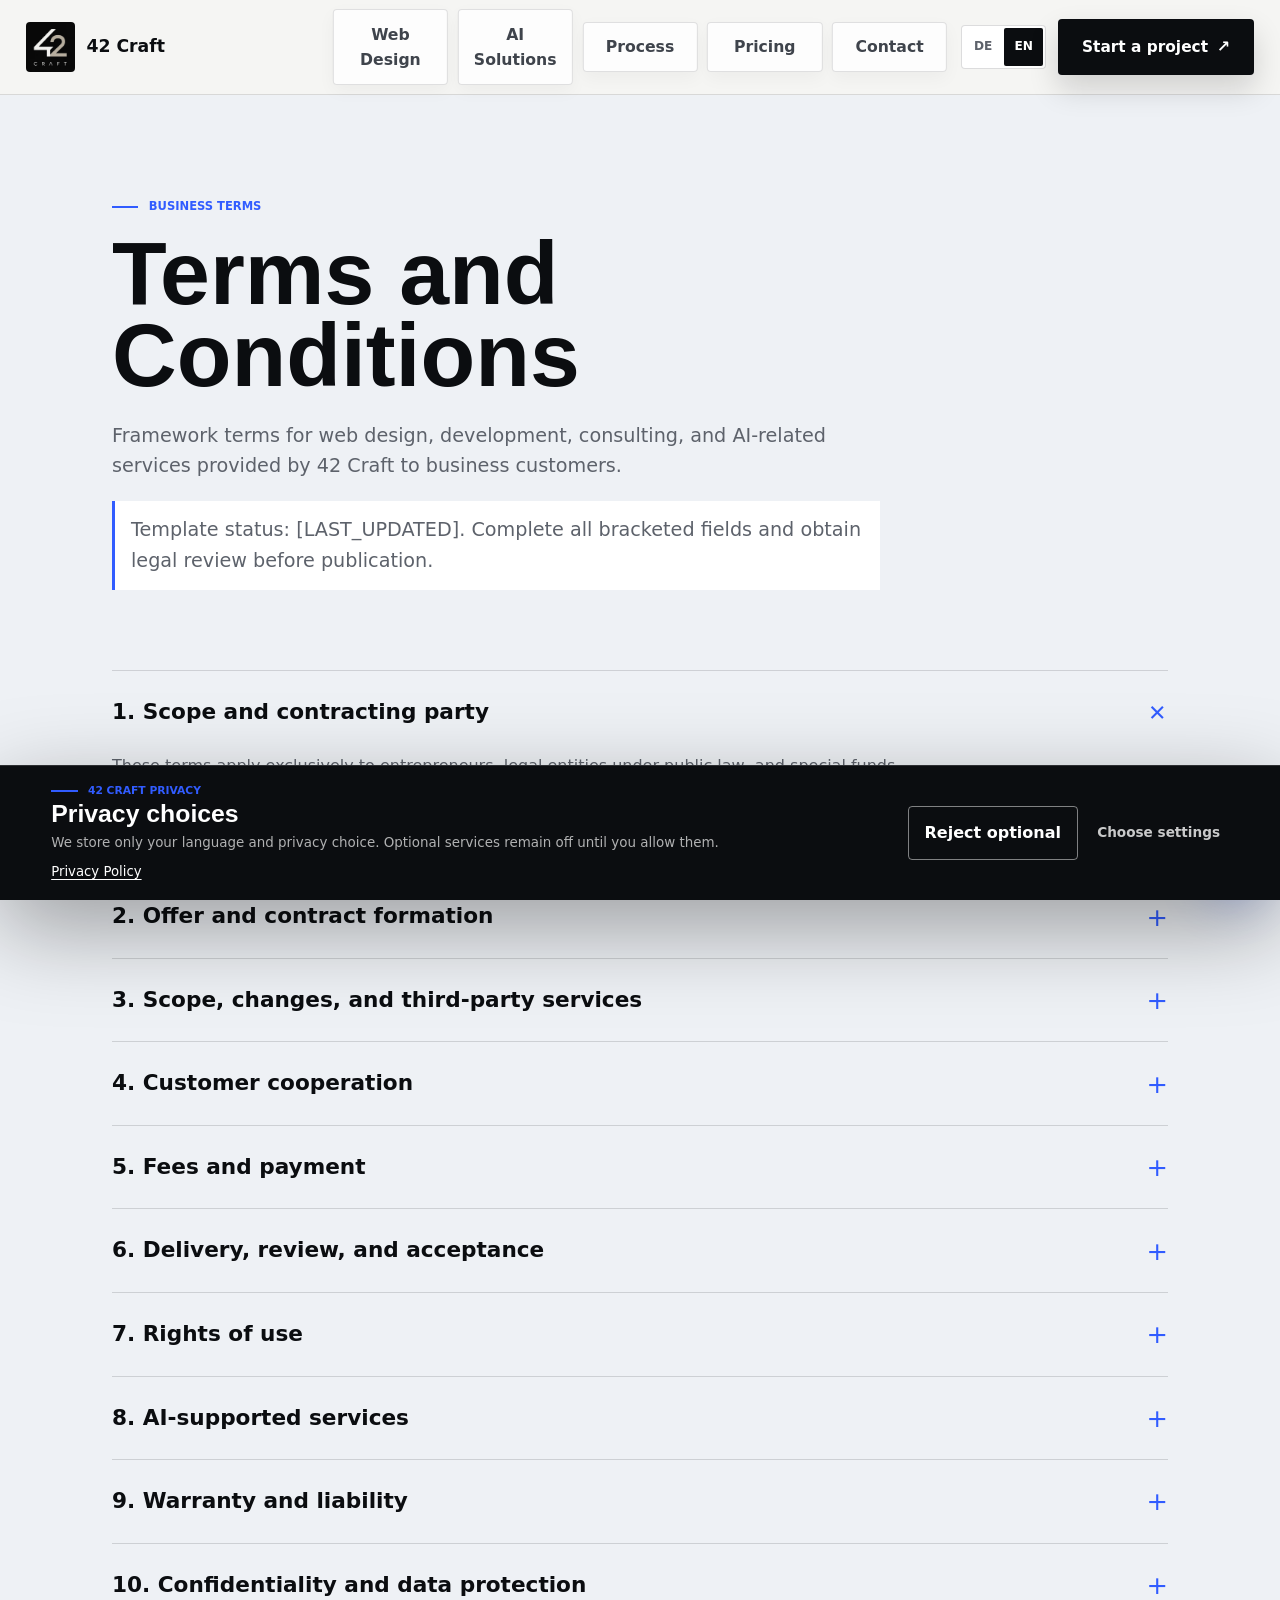
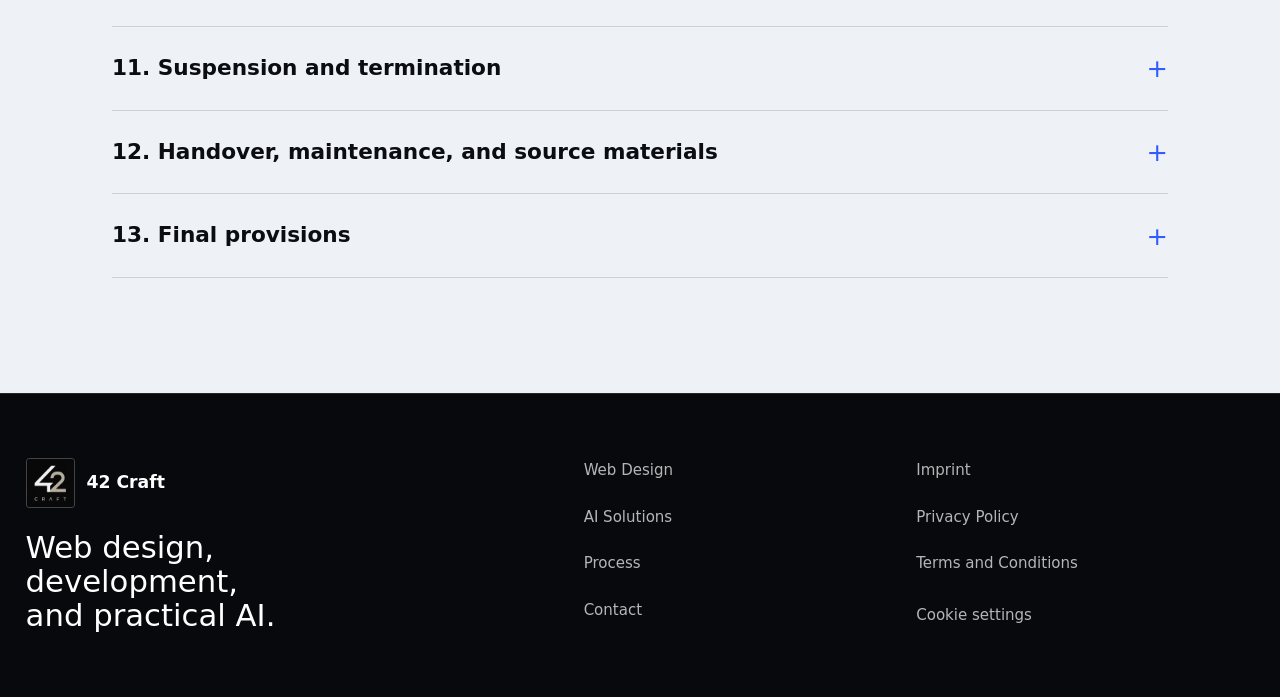
==== agb.html @ b4fc77ff "Add files via upload" ====
<!doctype html>
<html lang="en">
  <head>
    <meta charset="utf-8" />
    <meta name="viewport" content="width=device-width, initial-scale=1" />
    <title>Terms and Conditions | 42 Craft</title>
    <meta name="description" content="Terms and conditions for business customers of 42 Craft." />
    <meta name="robots" content="noindex,nofollow" />
    <link rel="preload" href="assets/42-craft-logo.webp" as="image" type="image/webp" />
    <link rel="stylesheet" href="styles.css" />
    <link rel="stylesheet" href="prestige.css?v=20" />
  </head>
  <body class="page-legal">
    <div class="site-loader" data-site-loader aria-hidden="true"><img src="assets/42-craft-logo.webp" width="520" height="520" alt="" /><span></span></div>
    <a class="skip-link" href="#main">Skip to content</a>
    <header class="site-header" data-header>
      <nav class="nav container" aria-label="Primary navigation">
        <a class="brand" href="index.html" aria-label="42 Craft home"><img class="brand-logo" src="assets/42-craft-logo.webp" width="520" height="520" alt="" aria-hidden="true" /><span>42 Craft</span></a>
        <button class="nav-toggle" type="button" aria-expanded="false" aria-controls="site-menu" data-nav-toggle><span class="sr-only">Open menu</span><span aria-hidden="true"></span><span aria-hidden="true"></span></button>
      <div class="nav-menu" id="site-menu" data-nav-menu><a href="services.html">Web Design</a><a href="work.html">AI Solutions</a><a href="process.html">Process</a><a href="pricing.html">Pricing</a><a href="contact.html">Contact</a></div>
        <div class="language-switcher" role="group" aria-label="Language"><button type="button" data-language="de" aria-pressed="false">DE</button><button type="button" data-language="en" aria-pressed="true">EN</button></div>
        <a class="nav-cta" href="contact.html">Start a project</a>
      </nav>
    </header>

    <main id="main" class="legal-main">
      <article class="container legal-document" data-language-content="en">
        <header class="legal-hero reveal"><p class="eyebrow">Business terms</p><h1>Terms and Conditions</h1><p>Framework terms for web design, development, consulting, and AI-related services provided by 42 Craft to business customers.</p><p class="legal-note">Template status: [LAST_UPDATED]. Complete all bracketed fields and obtain legal review before publication.</p></header>
        <div class="legal-sections">
          <details class="legal-disclosure reveal" open><summary>1. Scope and contracting party</summary><div><p>These terms apply exclusively to entrepreneurs, legal entities under public law, and special funds under public law. The contracting party is [LEGAL_COMPANY_NAME], [LEGAL_ADDRESS]. Conflicting customer terms apply only if expressly accepted in writing.</p></div></details>
          <details class="legal-disclosure reveal"><summary>2. Offer and contract formation</summary><div><p>Our offers are valid for [OFFER_VALIDITY] unless stated otherwise. A contract is formed when the customer accepts the offer in text form or when 42 Craft begins performance at the customer’s request.</p></div></details>
          <details class="legal-disclosure reveal"><summary>3. Scope, changes, and third-party services</summary><div><p>The agreed offer defines the scope. Additional work and change requests are quoted separately or billed at [HOURLY_RATE]. Third-party services, licenses, hosting, domains, fonts, APIs, and usage-based AI costs are included only when expressly stated.</p></div></details>
          <details class="legal-disclosure reveal"><summary>4. Customer cooperation</summary><div><p>The customer provides content, access, approvals, legal notices, and feedback in the agreed formats and timeframes. Delays caused by missing cooperation extend deadlines appropriately. The customer is responsible for the rights and legality of supplied materials.</p></div></details>
          <details class="legal-disclosure reveal"><summary>5. Fees and payment</summary><div><p>All prices are net plus statutory VAT. Payment schedule: [PAYMENT_SCHEDULE]. Invoices are due within [PAYMENT_TERM] without deduction. 42 Craft may pause work when due payments remain outstanding after notice.</p></div></details>
          <details class="legal-disclosure reveal"><summary>6. Delivery, review, and acceptance</summary><div><p>Delivery dates are binding only when expressly confirmed as binding. After completion, 42 Craft may request acceptance and set a reasonable review period of [ACCEPTANCE_PERIOD]. Minor defects do not prevent acceptance. Acceptance is deemed granted only under the applicable statutory requirements, in particular where the customer does not refuse acceptance within a reasonable period while identifying at least one defect.</p></div></details>
          <details class="legal-disclosure reveal"><summary>7. Rights of use</summary><div><p>After full payment, the customer receives the rights of use specified in the offer. Reusable methods, components, libraries, know-how, and pre-existing materials remain with 42 Craft or their respective licensors. Portfolio use is permitted unless [PORTFOLIO_OPT_OUT_PROCESS].</p></div></details>
          <details class="legal-disclosure reveal"><summary>8. AI-supported services</summary><div><p>AI may support research, ideation, content, code review, automation, or quality assurance under human direction. Outputs are reviewed within the agreed scope, but the customer remains responsible for final factual, regulatory, and industry-specific approval. Confidential data may be submitted to external AI services only under the agreed processing conditions.</p></div></details>
          <details class="legal-disclosure reveal"><summary>9. Warranty and liability</summary><div><p>42 Craft remedies reproducible defects within the statutory framework. Liability is unlimited for intent, gross negligence, injury to life, body or health, and mandatory statutory liability. For slight negligence involving essential contractual duties, liability is limited to foreseeable, typical damage. Insert any valid contractual liability cap here: [LIABILITY_CAP].</p></div></details>
          <details class="legal-disclosure reveal"><summary>10. Confidentiality and data protection</summary><div><p>Both parties treat confidential business information as confidential. Where 42 Craft processes personal data on behalf of the customer, the parties conclude a data processing agreement where required.</p></div></details>
          <details class="legal-disclosure reveal"><summary>11. Suspension and termination</summary><div><p>Either party may terminate for cause. If the customer pauses or terminates a project without cause, completed work, committed third-party costs, and reserved capacity are payable as agreed: [CANCELLATION_AND_PAUSE_TERMS]. Statutory rights remain unaffected.</p></div></details>
          <details class="legal-disclosure reveal"><summary>12. Handover, maintenance, and source materials</summary><div><p>The offer determines which source files, credentials, documentation, and deployment materials are handed over. Maintenance, hosting, security updates, content changes, and third-party compatibility after acceptance are included only when expressly agreed.</p></div></details>
          <details class="legal-disclosure reveal"><summary>13. Final provisions</summary><div><p>German law applies, excluding conflict-of-law rules and the UN Convention on Contracts for the International Sale of Goods. Place of jurisdiction, where legally permissible: [JURISDICTION]. Amendments should be documented in text form. If a provision is invalid, the remaining provisions remain unaffected.</p></div></details>
        </div>
      </article>

      <article class="container legal-document" data-language-content="de" hidden>
        <header class="legal-hero reveal"><p class="eyebrow">Geschäftsbedingungen</p><h1>Allgemeine Geschäftsbedingungen</h1><p>Rahmenbedingungen für Webdesign, Entwicklung, Beratung und KI-bezogene Leistungen von 42 Craft gegenüber Geschäftskunden.</p><p class="legal-note">Vorlagenstand: [LAST_UPDATED]. Vor der Veröffentlichung müssen alle Angaben in eckigen Klammern ergänzt und rechtlich geprüft werden.</p></header>
        <div class="legal-sections">
          <details class="legal-disclosure reveal" open><summary>1. Geltungsbereich und Vertragspartner</summary><div><p>Diese Bedingungen gelten ausschließlich gegenüber Unternehmern, juristischen Personen des öffentlichen Rechts und öffentlich-rechtlichen Sondervermögen. Vertragspartner ist [LEGAL_COMPANY_NAME], [LEGAL_ADDRESS]. Entgegenstehende Bedingungen des Kunden gelten nur, wenn sie ausdrücklich in Textform anerkannt wurden.</p></div></details>
          <details class="legal-disclosure reveal"><summary>2. Angebot und Vertragsschluss</summary><div><p>Unsere Angebote gelten für [OFFER_VALIDITY], sofern nichts anderes angegeben ist. Ein Vertrag kommt zustande, wenn der Kunde das Angebot in Textform annimmt oder 42 Craft auf Wunsch des Kunden mit der Leistung beginnt.</p></div></details>
          <details class="legal-disclosure reveal"><summary>3. Leistungsumfang, Änderungen und Drittdienste</summary><div><p>Das vereinbarte Angebot bestimmt den Leistungsumfang. Zusatzleistungen und Änderungswünsche werden gesondert angeboten oder mit [HOURLY_RATE] berechnet. Drittdienste, Lizenzen, Hosting, Domains, Schriftarten, APIs und nutzungsabhängige KI-Kosten sind nur enthalten, wenn dies ausdrücklich vereinbart wurde.</p></div></details>
          <details class="legal-disclosure reveal"><summary>4. Mitwirkung des Kunden</summary><div><p>Der Kunde stellt Inhalte, Zugänge, Freigaben, Rechtstexte und Feedback in den vereinbarten Formaten und Fristen bereit. Verzögerungen durch fehlende Mitwirkung verlängern Fristen angemessen. Für Rechte und Rechtmäßigkeit bereitgestellter Materialien ist der Kunde verantwortlich.</p></div></details>
          <details class="legal-disclosure reveal"><summary>5. Vergütung und Zahlung</summary><div><p>Alle Preise verstehen sich netto zuzüglich gesetzlicher Umsatzsteuer. Zahlungsplan: [PAYMENT_SCHEDULE]. Rechnungen sind innerhalb von [PAYMENT_TERM] ohne Abzug fällig. 42 Craft darf Arbeiten nach Hinweis pausieren, wenn fällige Zahlungen offenbleiben.</p></div></details>
          <details class="legal-disclosure reveal"><summary>6. Lieferung, Prüfung und Abnahme</summary><div><p>Liefertermine sind nur verbindlich, wenn sie ausdrücklich als verbindlich bestätigt wurden. Nach Fertigstellung kann 42 Craft zur Abnahme auffordern und eine angemessene Prüffrist von [ACCEPTANCE_PERIOD] setzen. Unwesentliche Mängel hindern die Abnahme nicht. Eine Abnahmefiktion tritt ausschließlich unter den gesetzlichen Voraussetzungen ein, insbesondere wenn der Kunde die Abnahme innerhalb einer angemessenen Frist nicht unter Angabe mindestens eines Mangels verweigert.</p></div></details>
          <details class="legal-disclosure reveal"><summary>7. Nutzungsrechte</summary><div><p>Nach vollständiger Zahlung erhält der Kunde die im Angebot bestimmten Nutzungsrechte. Wiederverwendbare Methoden, Komponenten, Bibliotheken, Know-how und vorbestehende Materialien verbleiben bei 42 Craft oder den jeweiligen Lizenzgebern. Eine Portfolio-Nutzung ist zulässig, sofern nicht [PORTFOLIO_OPT_OUT_PROCESS].</p></div></details>
          <details class="legal-disclosure reveal"><summary>8. KI-gestützte Leistungen</summary><div><p>KI kann unter menschlicher Steuerung Recherche, Ideenfindung, Inhalte, Code-Prüfung, Automatisierung oder Qualitätssicherung unterstützen. Ergebnisse werden im vereinbarten Umfang geprüft; für die abschließende sachliche, regulatorische und branchenspezifische Freigabe bleibt der Kunde verantwortlich. Vertrauliche Daten dürfen nur unter den vereinbarten Verarbeitungsbedingungen an externe KI-Dienste übermittelt werden.</p></div></details>
          <details class="legal-disclosure reveal"><summary>9. Gewährleistung und Haftung</summary><div><p>42 Craft behebt reproduzierbare Mängel im gesetzlichen Rahmen. Unbeschränkt gehaftet wird bei Vorsatz, grober Fahrlässigkeit, Verletzung von Leben, Körper oder Gesundheit sowie zwingender gesetzlicher Haftung. Bei leichter Fahrlässigkeit hinsichtlich wesentlicher Vertragspflichten ist die Haftung auf den vorhersehbaren, typischen Schaden begrenzt. Eine wirksame vertragliche Haftungsgrenze ist hier einzutragen: [LIABILITY_CAP].</p></div></details>
          <details class="legal-disclosure reveal"><summary>10. Vertraulichkeit und Datenschutz</summary><div><p>Beide Parteien behandeln vertrauliche Geschäftsinformationen vertraulich. Verarbeitet 42 Craft personenbezogene Daten im Auftrag des Kunden, schließen die Parteien bei Bedarf einen Auftragsverarbeitungsvertrag.</p></div></details>
          <details class="legal-disclosure reveal"><summary>11. Unterbrechung und Kündigung</summary><div><p>Beide Parteien können aus wichtigem Grund kündigen. Pausiert oder beendet der Kunde ein Projekt ohne wichtigen Grund, sind erbrachte Leistungen, verbindliche Drittkosten und reservierte Kapazitäten nach folgender Regelung zu vergüten: [CANCELLATION_AND_PAUSE_TERMS]. Gesetzliche Rechte bleiben unberührt.</p></div></details>
          <details class="legal-disclosure reveal"><summary>12. Übergabe, Wartung und Quelldateien</summary><div><p>Das Angebot bestimmt, welche Quelldateien, Zugangsdaten, Dokumentationen und Deployment-Unterlagen übergeben werden. Wartung, Hosting, Sicherheitsupdates, Inhaltsänderungen und die Kompatibilität mit Drittdiensten nach der Abnahme sind nur enthalten, wenn dies ausdrücklich vereinbart wurde.</p></div></details>
          <details class="legal-disclosure reveal"><summary>13. Schlussbestimmungen</summary><div><p>Es gilt deutsches Recht unter Ausschluss des Kollisionsrechts und des UN-Kaufrechts. Gerichtsstand, soweit rechtlich zulässig: [JURISDICTION]. Änderungen sollen in Textform dokumentiert werden. Ist eine Bestimmung unwirksam, bleiben die übrigen Bestimmungen unberührt.</p></div></details>
        </div>
      </article>
    </main>

    <footer class="footer"><div class="container footer-grid">
      <div><a class="brand" href="index.html"><img class="brand-logo" src="assets/42-craft-logo.webp" width="520" height="520" alt="" aria-hidden="true" /><span>42 Craft</span></a><p class="footer-kicker">Web design, development, and practical AI.</p></div>
      <div class="footer-links"><a href="services.html">Web Design</a><a href="work.html">AI Solutions</a><a href="process.html">Process</a><a href="contact.html">Contact</a></div>
      <div class="footer-links footer-legal"><a href="impressum.html">Imprint</a><a href="datenschutz.html">Privacy Policy</a><a href="agb.html" aria-current="page">Terms and Conditions</a><button class="cookie-settings-link" type="button" data-cookie-settings>Cookie settings</button></div>
    </div></footer>
    <script src="script.js?v=16" defer></script>
  </body>
</html>
---- styles.css ----
:root {
  --color-bg: #fbfaf7; /* [BACKGROUND_COLOR] */
  --color-surface: #ffffff;
  --color-surface-muted: #f6f4ef;
  --color-text: #0f172a; /* [TEXT_COLOR] */
  --color-muted: #64748b;
  --color-primary: #0f172a; /* [PRIMARY_COLOR] */
  --color-secondary: #e7e2d6; /* [SECONDARY_COLOR] */
  --color-accent: #9a6b2f; /* [ACCENT_COLOR] */
  --color-fresh: #0f766e;
  --color-sky: #2563eb;
  --color-border: rgba(15, 23, 42, 0.12);
  --color-shadow: rgba(15, 23, 42, 0.12);
  --font-heading: Inter, ui-sans-serif, system-ui, sans-serif; /* [HEADING_FONT_OR_LEAVE_BLANK] */
  --font-body: Inter, ui-sans-serif, system-ui, sans-serif; /* [BODY_FONT_OR_LEAVE_BLANK] */
  --container: 1180px;
  --radius: 8px;
  --section: clamp(4rem, 8vw, 7.5rem);
}

* {
  box-sizing: border-box;
}

html {
  scroll-behavior: smooth;
}

body {
  margin: 0;
  background:
    radial-gradient(circle at 18% 8%, rgba(154, 107, 47, 0.12), transparent 28rem),
    radial-gradient(circle at 86% 2%, rgba(14, 165, 233, 0.1), transparent 24rem),
    linear-gradient(115deg, rgba(15, 118, 110, 0.05), transparent 38%),
    var(--color-bg, #fbfaf7);
  color: var(--color-text, #0f172a);
  font-family: var(--font-body);
  line-height: 1.6;
  text-rendering: optimizeLegibility;
}

body.nav-open {
  overflow: hidden;
}

img,
svg {
  display: block;
  max-width: 100%;
}

a {
  color: inherit;
  text-decoration: none;
}

button,
input,
select,
textarea {
  font: inherit;
}

:focus-visible {
  outline: 3px solid var(--color-accent, #c8a96a);
  outline-offset: 4px;
}

.container {
  width: min(100% - 2rem, var(--container));
  margin-inline: auto;
}

.section {
  padding-block: var(--section);
}

.muted {
  background: var(--color-surface-muted);
}

.skip-link {
  position: fixed;
  z-index: 100;
  top: 1rem;
  left: 1rem;
  padding: 0.75rem 1rem;
  background: var(--color-text, #0f172a);
  color: #fff;
  transform: translateY(-150%);
}

.skip-link:focus {
  transform: translateY(0);
}

.sr-only {
  position: absolute;
  width: 1px;
  height: 1px;
  padding: 0;
  margin: -1px;
  overflow: hidden;
  clip: rect(0, 0, 0, 0);
  white-space: nowrap;
  border: 0;
}

.site-header {
  position: sticky;
  z-index: 20;
  top: 0;
  border-bottom: 1px solid transparent;
  background: color-mix(in srgb, var(--color-bg, #fbfaf7) 90%, transparent);
  backdrop-filter: blur(18px);
  transition: border-color 200ms ease, box-shadow 200ms ease;
}

.site-header.is-scrolled {
  border-color: var(--color-border);
  box-shadow: 0 16px 40px rgba(15, 23, 42, 0.06);
}

.nav {
  display: flex;
  min-height: 76px;
  align-items: center;
  justify-content: space-between;
  gap: 1rem;
}

.brand {
  display: inline-flex;
  align-items: center;
  gap: 0.7rem;
  font-weight: 750;
  letter-spacing: 0;
}

.brand-mark {
  display: grid;
  width: 2.35rem;
  height: 2.35rem;
  place-items: center;
  border: 1px solid var(--color-border);
  border-radius: var(--radius);
  background:
    linear-gradient(135deg, rgba(255, 255, 255, 0.16), transparent),
    var(--color-text, #0f172a);
  color: #fff;
  font-size: 0.82rem;
  box-shadow: inset 0 0 0 1px rgba(255, 255, 255, 0.08);
}

.nav-menu {
  display: none;
}

.nav-menu a,
.footer-links a {
  color: var(--color-muted);
  font-size: 0.94rem;
  transition: color 180ms ease;
}

.nav-menu a:hover,
.footer-links a:hover {
  color: var(--color-text, #0f172a);
}

.nav-menu a[aria-current="page"] {
  color: var(--color-text, #0f172a);
  font-weight: 800;
}

.nav-menu a[aria-current="page"]::after {
  display: block;
  width: 100%;
  height: 2px;
  margin-top: 0.35rem;
  border-radius: 999px;
  background: var(--color-accent);
  content: "";
}

.nav-cta {
  display: none;
}

.nav-toggle {
  display: grid;
  width: 2.75rem;
  height: 2.75rem;
  place-items: center;
  border: 1px solid var(--color-border);
  border-radius: var(--radius);
  background: var(--color-surface);
  cursor: pointer;
}

.nav-toggle span:not(.sr-only) {
  width: 1.1rem;
  height: 2px;
  background: var(--color-text, #0f172a);
  transition: transform 180ms ease;
}

.nav-toggle[aria-expanded="true"] span:nth-child(2) {
  transform: translateY(4px) rotate(45deg);
}

.nav-toggle[aria-expanded="true"] span:nth-child(3) {
  transform: translateY(-4px) rotate(-45deg);
}

.button {
  display: inline-flex;
  min-height: 3rem;
  align-items: center;
  justify-content: center;
  gap: 0.5rem;
  border: 1px solid transparent;
  border-radius: var(--radius);
  padding: 0.82rem 1.1rem;
  font-weight: 700;
  transition: transform 180ms ease, box-shadow 180ms ease, border-color 180ms ease, background 180ms ease;
}

.button:hover {
  transform: translateY(-2px);
}

.button-primary {
  background: var(--color-primary, #0f172a);
  color: #fff;
  box-shadow: 0 16px 36px var(--color-shadow);
}

.button-secondary {
  border-color: var(--color-border);
  background: var(--color-surface);
  color: var(--color-text, #0f172a);
}

.hero {
  position: relative;
  overflow: hidden;
  padding-block: clamp(5.5rem, 10vw, 9rem) clamp(4rem, 8vw, 7rem);
}

.hero::before {
  position: absolute;
  inset: 12% auto auto 50%;
  width: min(34rem, 46vw);
  height: min(34rem, 46vw);
  border: 1px solid rgba(15, 23, 42, 0.08);
  border-radius: 50%;
  content: "";
  transform: translateX(-10%);
}

.hero-grid {
  position: relative;
  display: grid;
  gap: 3rem;
  align-items: center;
}

.eyebrow {
  margin: 0 0 1rem;
  color: var(--color-accent, #9a6b2f);
  font-size: 0.78rem;
  font-weight: 800;
  letter-spacing: 0;
  text-transform: uppercase;
}

h1,
h2,
h3,
p {
  margin-top: 0;
}

h1,
h2,
h3 {
  color: var(--color-text, #0f172a);
  font-family: var(--font-heading);
  line-height: 1.04;
}

h1 {
  max-width: 12ch;
  margin-bottom: 1.35rem;
  font-size: clamp(3.4rem, 11vw, 6.9rem);
}

h2 {
  margin-bottom: 1rem;
  font-size: clamp(2.2rem, 5vw, 4rem);
}

h3 {
  margin-bottom: 0.75rem;
  font-size: clamp(1.25rem, 2.4vw, 1.55rem);
}

.hero-lede {
  max-width: 62ch;
  margin-bottom: 2rem;
  color: var(--color-muted);
  font-size: clamp(1.05rem, 2vw, 1.28rem);
}

.hero-actions {
  display: flex;
  flex-wrap: wrap;
  gap: 0.85rem;
  margin-bottom: 2rem;
}

.proof-strip {
  display: grid;
  grid-template-columns: repeat(3, 1fr);
  gap: 1rem;
  margin: 0;
}

.proof-strip div {
  border-top: 1px solid var(--color-border);
  padding-top: 1rem;
}

.proof-strip dt {
  font-weight: 850;
}

.proof-strip dd {
  margin: 0.2rem 0 0;
  color: var(--color-muted);
  font-size: 0.88rem;
}

.hero-visual {
  position: relative;
  --tilt-x: 0deg;
  --tilt-y: 0deg;
}

.browser-shell {
  overflow: hidden;
  border: 1px solid var(--color-border);
  border-radius: var(--radius);
  background: var(--color-surface);
  box-shadow: 0 28px 80px rgba(15, 23, 42, 0.16);
  transform: perspective(1100px) rotateX(var(--tilt-y)) rotateY(var(--tilt-x)) rotate(1.2deg);
  transition: transform 220ms ease, box-shadow 220ms ease;
}

.browser-shell:hover {
  box-shadow: 0 34px 90px rgba(15, 23, 42, 0.2);
  transform: perspective(1100px) rotateX(var(--tilt-y)) rotateY(var(--tilt-x)) rotate(0deg) translateY(-4px);
}

.browser-top {
  display: flex;
  gap: 0.45rem;
  border-bottom: 1px solid var(--color-border);
  padding: 1rem;
}

.browser-top span {
  width: 0.65rem;
  height: 0.65rem;
  border-radius: 999px;
  background: #cbd5e1;
}

.preview-panel {
  display: grid;
  grid-template-columns: 4.5rem 1fr;
  min-height: 420px;
}

.preview-sidebar {
  display: flex;
  flex-direction: column;
  gap: 0.75rem;
  border-right: 1px solid var(--color-border);
  padding: 1rem;
}

.preview-sidebar span,
.preview-kicker,
.preview-title,
.preview-copy,
.preview-grid span {
  border-radius: var(--radius);
  background: #e2e8f0;
}

.preview-sidebar span {
  height: 2rem;
}

.preview-content {
  padding: clamp(1.2rem, 4vw, 2rem);
}

.mock-hero-card {
  position: relative;
  overflow: hidden;
  border-radius: var(--radius);
  padding: clamp(1.1rem, 3vw, 1.6rem);
  margin-bottom: 1rem;
  background:
    linear-gradient(135deg, rgba(255, 255, 255, 0.88), rgba(255, 255, 255, 0.34)),
    linear-gradient(135deg, #0f172a, #0f766e 55%, #d6a85d);
  color: #fff;
}

.mock-hero-card::after {
  position: absolute;
  inset: auto -10% -28% 38%;
  height: 70%;
  border-radius: 50%;
  background: rgba(255, 255, 255, 0.22);
  content: "";
}

.mock-label {
  display: inline-flex;
  margin-bottom: 1.8rem;
  border: 1px solid rgba(255, 255, 255, 0.3);
  border-radius: 999px;
  padding: 0.25rem 0.7rem;
  font-size: 0.74rem;
  font-weight: 800;
  text-transform: uppercase;
}

.mock-hero-card strong {
  position: relative;
  z-index: 1;
  display: block;
  font-size: clamp(1.8rem, 4vw, 3.2rem);
  line-height: 1;
}

.mock-hero-card p {
  position: relative;
  z-index: 1;
  max-width: 20rem;
  margin: 0.7rem 0 1.2rem;
  color: rgba(255, 255, 255, 0.78);
}

.mock-cta-row {
  position: relative;
  z-index: 1;
  display: flex;
  gap: 0.6rem;
}

.mock-cta-row span {
  display: block;
  width: 5.5rem;
  height: 2.2rem;
  border-radius: 999px;
  background: #fff;
}

.mock-cta-row span:last-child {
  width: 3.4rem;
  background: rgba(255, 255, 255, 0.25);
}

.preview-kicker {
  width: 6rem;
  height: 0.8rem;
  margin-bottom: 1rem;
  background: var(--color-accent, #c8a96a);
}

.preview-title {
  width: 80%;
  height: 4.6rem;
  margin-bottom: 1rem;
  background: var(--color-text, #0f172a);
}

.preview-copy {
  width: 68%;
  height: 1.1rem;
  margin-bottom: 2rem;
}

.preview-grid {
  display: grid;
  grid-template-columns: repeat(2, minmax(0, 1fr));
  gap: 1rem;
}

.preview-grid span {
  display: grid;
  min-height: 120px;
  align-content: end;
  gap: 0.2rem;
  padding: 0.9rem;
  background:
    linear-gradient(135deg, rgba(255, 255, 255, 0.72), rgba(255, 255, 255, 0.12)),
    linear-gradient(135deg, #a7f3d0, #bfdbfe);
}

.preview-grid b {
  color: var(--color-text);
  font-size: 1.35rem;
}

.preview-grid em {
  color: var(--color-muted);
  font-size: 0.82rem;
  font-style: normal;
  font-weight: 800;
}

.insight-card {
  position: absolute;
  right: 1rem;
  bottom: -1.4rem;
  width: min(12rem, 48%);
  border: 1px solid var(--color-border);
  border-radius: var(--radius);
  padding: 1rem;
  background: var(--color-surface);
  box-shadow: 0 20px 50px rgba(15, 23, 42, 0.14);
}

.insight-card span {
  display: block;
  color: var(--color-muted);
  font-size: 0.82rem;
}

.insight-card strong {
  font-size: 2rem;
}

.floating-proof {
  position: absolute;
  left: -0.8rem;
  top: 12%;
  width: min(13rem, 46%);
  border: 1px solid var(--color-border);
  border-radius: var(--radius);
  padding: 0.95rem;
  background: rgba(255, 255, 255, 0.78);
  box-shadow: 0 20px 50px rgba(15, 23, 42, 0.12);
  backdrop-filter: blur(14px);
}

.floating-proof span {
  display: block;
  color: var(--color-muted);
  font-size: 0.8rem;
}

.floating-proof strong {
  display: block;
  color: var(--color-fresh);
  font-size: 1.25rem;
}

.logo-band {
  border-block: 1px solid var(--color-border);
  padding-block: 1.4rem;
  background: var(--color-surface);
}

.logo-band .container {
  display: grid;
  gap: 1rem;
  align-items: center;
}

.logo-band h2 {
  margin: 0;
  color: var(--color-muted);
  font-size: 0.85rem;
  line-height: 1.4;
  text-transform: uppercase;
}

.logo-grid {
  display: grid;
  grid-template-columns: repeat(2, 1fr);
  gap: 0.75rem;
}

.logo-grid span {
  display: grid;
  min-height: 3.2rem;
  place-items: center;
  border: 1px solid var(--color-border);
  border-radius: var(--radius);
  color: var(--color-muted);
  font-weight: 700;
}

.impact-band {
  padding-block: 1rem;
  background: #0f172a;
  color: #fff;
}

.impact-grid {
  display: grid;
  gap: 1px;
  background: rgba(255, 255, 255, 0.14);
}

.impact-item {
  display: grid;
  gap: 0.2rem;
  padding: 1.1rem;
  background: #0f172a;
}

.impact-item span {
  color: rgba(255, 255, 255, 0.58);
  font-size: 0.82rem;
}

.impact-item strong {
  color: #fff;
  font-size: 1.08rem;
}

.split-heading,
.about-grid,
.contact-grid,
.faq-grid {
  display: grid;
  gap: 2rem;
}

.split-heading p:last-child,
.section-heading {
  max-width: 720px;
}

.split-heading p:last-child,
.feature-list p,
.process-step p,
.service-card p,
.testimonial,
.price-card p,
.faq-list p,
.final-cta p,
.footer p,
.work-card span {
  color: var(--color-muted);
}

.service-grid,
.work-grid,
.process-grid,
.testimonial-grid,
.pricing-grid {
  display: grid;
  gap: 1rem;
}

.service-card,
.process-step,
.testimonial,
.price-card {
  border: 1px solid var(--color-border);
  border-radius: var(--radius);
  padding: clamp(1.25rem, 3vw, 1.75rem);
  background: var(--color-surface);
}

.service-card {
  transition: transform 180ms ease, box-shadow 180ms ease;
}

.service-card:hover {
  transform: translateY(-4px);
  box-shadow: 0 18px 45px rgba(15, 23, 42, 0.08);
}

.service-card:nth-child(2),
.process-step:nth-child(2) {
  background: linear-gradient(180deg, #fff, #f0f9ff);
}

.service-card:nth-child(3),
.process-step:nth-child(3) {
  background: linear-gradient(180deg, #fff, #fef3c7);
}

.icon,
.process-step span,
.badge {
  display: inline-flex;
  margin-bottom: 1rem;
  align-items: center;
  justify-content: center;
  border: 1px solid var(--color-border);
  border-radius: 999px;
  padding: 0.25rem 0.7rem;
  color: var(--color-accent, #9a6b2f);
  font-size: 0.78rem;
  font-weight: 800;
}

.work-card {
  display: grid;
  gap: 1rem;
}

.work-card p {
  margin-bottom: 0.35rem;
  color: var(--color-accent, #9a6b2f);
  font-size: 0.82rem;
  font-weight: 800;
  text-transform: uppercase;
}

.work-image {
  position: relative;
  overflow: hidden;
  min-height: 260px;
  border: 1px solid var(--color-border);
  border-radius: var(--radius);
  background:
    linear-gradient(140deg, rgba(15, 23, 42, 0.88), rgba(15, 23, 42, 0.1)),
    repeating-linear-gradient(90deg, rgba(255, 255, 255, 0.24) 0 1px, transparent 1px 64px),
    #a7f3d0;
}

.work-image::after,
.case-media::after {
  position: absolute;
  right: 1.2rem;
  bottom: 1.2rem;
  width: 42%;
  height: 34%;
  border: 1px solid rgba(255, 255, 255, 0.45);
  border-radius: var(--radius);
  background: rgba(255, 255, 255, 0.24);
  backdrop-filter: blur(10px);
  content: "";
}

.work-image.alt {
  background:
    linear-gradient(140deg, rgba(15, 23, 42, 0.76), rgba(15, 23, 42, 0.06)),
    repeating-linear-gradient(0deg, rgba(255, 255, 255, 0.28) 0 1px, transparent 1px 54px),
    #bfdbfe;
}

.work-image.warm {
  background:
    linear-gradient(140deg, rgba(15, 23, 42, 0.82), rgba(15, 23, 42, 0.08)),
    repeating-linear-gradient(45deg, rgba(255, 255, 255, 0.24) 0 1px, transparent 1px 46px),
    #fde68a;
}

.feature-list {
  display: grid;
  gap: 1.25rem;
}

.feature-list div {
  border-top: 1px solid var(--color-border);
  padding-top: 1.25rem;
}

.testimonial {
  margin: 0;
}

.avatar {
  display: grid;
  width: 3rem;
  height: 3rem;
  place-items: center;
  margin-bottom: 1.2rem;
  border-radius: 50%;
  background: linear-gradient(135deg, #0f172a, #0f766e);
  color: #fff;
  font-size: 0.72rem;
  font-weight: 900;
}

.testimonial blockquote {
  margin: 0 0 1.5rem;
  color: var(--color-text, #0f172a);
  font-size: 1.1rem;
  line-height: 1.5;
}

.testimonial figcaption {
  color: var(--color-muted);
  font-size: 0.92rem;
}

.price-card {
  display: flex;
  flex-direction: column;
  gap: 1rem;
}

.price-card .button {
  margin-top: auto;
}

.price-card.featured {
  background: var(--color-text, #0f172a);
  color: #fff;
}

.price-card.featured h3,
.price-card.featured h2,
.price-card.featured .price {
  color: #fff;
}

.price-card.featured p {
  color: rgba(255, 255, 255, 0.72);
}

.price {
  margin-bottom: 0;
  color: var(--color-text, #0f172a);
  font-size: 2rem;
  font-weight: 850;
}

.faq-list {
  display: grid;
  gap: 0.85rem;
}

.faq-list details {
  border: 1px solid var(--color-border);
  border-radius: var(--radius);
  background: var(--color-surface);
}

.faq-list summary {
  cursor: pointer;
  padding: 1.1rem;
  font-weight: 750;
}

.faq-list p {
  margin: 0;
  padding: 0 1.1rem 1.1rem;
}

.final-cta {
  background: var(--color-text, #0f172a);
  color: #fff;
}

.final-cta h1,
.final-cta h2,
.final-cta .eyebrow {
  color: #fff;
}

.final-cta p {
  color: rgba(255, 255, 255, 0.72);
}

.contact-details {
  display: grid;
  gap: 0.6rem;
  margin-top: 1.5rem;
}

.contact-details a {
  color: #fff;
  font-weight: 750;
}

.contact-form {
  display: grid;
  gap: 1rem;
  border: 1px solid rgba(255, 255, 255, 0.16);
  border-radius: var(--radius);
  padding: clamp(1rem, 3vw, 1.5rem);
  background: rgba(255, 255, 255, 0.07);
}

.form-row {
  display: grid;
  gap: 0.4rem;
}

.form-row label {
  color: rgba(255, 255, 255, 0.82);
  font-size: 0.9rem;
  font-weight: 700;
}

.form-row input,
.form-row select,
.form-row textarea {
  width: 100%;
  border: 1px solid rgba(255, 255, 255, 0.16);
  border-radius: var(--radius);
  padding: 0.85rem 0.9rem;
  background: rgba(255, 255, 255, 0.1);
  color: #fff;
}

.form-row select option {
  color: #0f172a;
}

.form-row textarea {
  resize: vertical;
}

.form-row input:user-invalid,
.form-row select:user-invalid,
.form-row textarea:user-invalid {
  border-color: #fda4af;
}

.honeypot {
  position: absolute;
  left: -9999px;
}

.form-status {
  min-height: 1.5rem;
  margin: 0;
  color: rgba(255, 255, 255, 0.78);
}

.footer {
  padding-block: 2.5rem;
  background: #080d16;
  color: #fff;
}

.footer-grid {
  display: grid;
  gap: 2rem;
}

.footer .brand-mark {
  background: #fff;
  color: #080d16;
}

.footer p {
  margin: 1rem 0 0;
}

.footer-links {
  display: grid;
  gap: 0.75rem;
}

.footer-links a {
  color: rgba(255, 255, 255, 0.7);
}

.footer-links a:hover {
  color: #fff;
}

.final-cta .button-primary,
.price-card.featured .button-primary {
  background: #fff;
  color: var(--color-text, #0f172a);
  box-shadow: 0 18px 42px rgba(255, 255, 255, 0.16);
}

.final-cta .cta-panel {
  border-color: rgba(255, 255, 255, 0.16);
  background: rgba(255, 255, 255, 0.08);
}

.page-hero {
  position: relative;
  overflow: hidden;
  padding-block: clamp(5.5rem, 10vw, 8.5rem);
}

.page-hero::before {
  position: absolute;
  inset: auto 0 0;
  height: 42%;
  background: linear-gradient(180deg, transparent, rgba(255, 255, 255, 0.66));
  content: "";
  pointer-events: none;
}

.page-hero-grid {
  position: relative;
  display: grid;
  gap: 2rem;
  align-items: end;
}

.page-hero h1 {
  max-width: 13ch;
}

.hero-stat-stack,
.price-signal,
.timeline-card,
.kinetic-frame,
.cta-panel,
.comparison {
  border: 1px solid var(--color-border);
  border-radius: var(--radius);
  background: rgba(255, 255, 255, 0.72);
  box-shadow: 0 24px 70px rgba(15, 23, 42, 0.1);
  backdrop-filter: blur(16px);
}

.hero-stat-stack {
  display: grid;
  gap: 0.8rem;
  padding: 1rem;
}

.hero-stat-stack div {
  display: flex;
  align-items: center;
  justify-content: space-between;
  border-bottom: 1px solid var(--color-border);
  padding: 0.9rem 0.2rem;
}

.hero-stat-stack div:last-child {
  border-bottom: 0;
}

.hero-stat-stack strong {
  font-size: 2rem;
}

.hero-stat-stack span,
.price-signal p,
.case-copy p,
.mini-metrics dd,
.timeline-step p,
.clean-list,
.comparison-grid span,
.case-tags span,
.tool-grid span,
.board-columns span,
.value-grid span,
.contact-trust span {
  color: var(--color-muted);
}

.service-lab {
  background:
    linear-gradient(90deg, rgba(15, 23, 42, 0.04) 1px, transparent 1px),
    linear-gradient(180deg, rgba(15, 23, 42, 0.04) 1px, transparent 1px);
  background-size: 64px 64px;
}

.service-deep-grid,
.case-grid,
.timeline {
  display: grid;
  gap: 1rem;
}

.deep-card,
.case-card,
.timeline-step {
  border: 1px solid var(--color-border);
  border-radius: var(--radius);
  background: var(--color-surface);
  box-shadow: 0 18px 50px rgba(15, 23, 42, 0.07);
}

.deep-card {
  padding: clamp(1.25rem, 3vw, 2rem);
}

.deep-card h2,
.case-card h2,
.timeline-step h2 {
  font-size: clamp(1.7rem, 3vw, 2.45rem);
}

.clean-list {
  display: grid;
  gap: 0.55rem;
  margin: 1.2rem 0 0;
  padding: 0;
  list-style: none;
}

.clean-list li {
  display: flex;
  gap: 0.65rem;
  align-items: center;
}

.clean-list li::before {
  width: 0.5rem;
  height: 0.5rem;
  border-radius: 999px;
  background: var(--color-accent);
  content: "";
}

.kinetic-frame {
  position: relative;
  display: grid;
  min-height: 320px;
  grid-template-columns: repeat(2, 1fr);
  gap: 1rem;
  padding: 1rem;
  overflow: hidden;
}

.kinetic-frame span {
  border-radius: var(--radius);
  background: linear-gradient(135deg, rgba(15, 23, 42, 0.9), rgba(154, 107, 47, 0.35));
}

.kinetic-frame span:nth-child(2) {
  transform: translateY(2rem);
  background: linear-gradient(135deg, #bfdbfe, #fff);
}

.kinetic-frame span:nth-child(3) {
  transform: translateY(-1.5rem);
  background: linear-gradient(135deg, #fde68a, #fff);
}

.kinetic-frame span:nth-child(4) {
  background: linear-gradient(135deg, #a7f3d0, #fff);
}

.case-card {
  display: grid;
  gap: 1rem;
  padding: 1rem;
}

.case-media {
  min-height: 320px;
}

.case-copy {
  padding: clamp(0.4rem, 3vw, 2rem);
}

.case-tags {
  display: flex;
  flex-wrap: wrap;
  gap: 0.5rem;
  margin-top: 1.2rem;
}

.case-tags span {
  border: 1px solid var(--color-border);
  border-radius: 999px;
  padding: 0.35rem 0.7rem;
  background: var(--color-surface-muted);
  font-size: 0.78rem;
  font-weight: 800;
}

.mini-metrics {
  display: grid;
  grid-template-columns: repeat(2, minmax(0, 1fr));
  gap: 1rem;
  margin: 1.5rem 0 0;
}

.mini-metrics div {
  border-top: 1px solid var(--color-border);
  padding-top: 0.8rem;
}

.mini-metrics dt {
  font-weight: 850;
}

.mini-metrics dd {
  margin: 0.2rem 0 0;
}

.timeline-card {
  display: grid;
  gap: 0.75rem;
  padding: 1rem;
}

.timeline-card span {
  border-radius: var(--radius);
  padding: 1rem;
  background: var(--color-text);
  color: #fff;
  font-weight: 800;
}

.timeline-step {
  position: relative;
  padding: clamp(1.25rem, 3vw, 2rem);
}

.timeline-step::before {
  position: absolute;
  inset: 0 0 auto;
  height: 4px;
  background: linear-gradient(90deg, var(--color-accent), var(--color-fresh), var(--color-sky));
  content: "";
}

.timeline-step span {
  display: inline-flex;
  margin-bottom: 1rem;
  color: var(--color-accent);
  font-weight: 900;
}

.price-signal {
  padding: clamp(1.25rem, 3vw, 2rem);
}

.price-signal span {
  color: var(--color-accent);
  font-weight: 850;
  text-transform: uppercase;
}

.price-signal strong {
  display: block;
  margin-block: 0.7rem;
  font-size: clamp(2rem, 5vw, 3.5rem);
  line-height: 1;
}

.comparison {
  padding: clamp(1.25rem, 3vw, 2rem);
}

.comparison-grid {
  display: grid;
  gap: 0.75rem;
  margin-top: 1.5rem;
}

.comparison-grid span {
  border: 1px solid var(--color-border);
  border-radius: var(--radius);
  padding: 1rem;
  background: var(--color-surface);
  font-weight: 750;
}

.tool-wall,
.sprint-board,
.value-stack {
  display: grid;
  gap: 1.5rem;
}

.tool-grid,
.value-grid,
.board-columns {
  display: grid;
  gap: 0.85rem;
}

.tool-grid span,
.value-grid div,
.board-columns div,
.contact-trust span {
  border: 1px solid var(--color-border);
  border-radius: var(--radius);
  background: var(--color-surface);
}

.tool-grid span {
  padding: 1rem;
  font-weight: 850;
}

.board-columns div {
  display: grid;
  gap: 0.65rem;
  padding: 1rem;
}

.board-columns strong,
.value-grid strong {
  color: var(--color-text);
  font-size: 1.05rem;
}

.board-columns span {
  border-radius: var(--radius);
  padding: 0.7rem;
  background: var(--color-surface-muted);
  font-size: 0.9rem;
}

.value-grid div {
  display: grid;
  gap: 0.3rem;
  padding: 1rem;
}

.contact-trust {
  display: flex;
  flex-wrap: wrap;
  gap: 0.55rem;
  margin-top: 1.5rem;
}

.contact-trust span {
  border-color: rgba(255, 255, 255, 0.16);
  padding: 0.55rem 0.75rem;
  background: rgba(255, 255, 255, 0.08);
  color: rgba(255, 255, 255, 0.76);
  font-size: 0.84rem;
  font-weight: 750;
}

.cta-panel {
  padding: clamp(1.5rem, 5vw, 3rem);
  text-align: center;
}

.contact-page {
  min-height: calc(100vh - 76px);
  display: grid;
  align-items: center;
}

.reveal {
  opacity: 0;
  transform: translateY(18px);
  transition: opacity 600ms ease, transform 600ms ease;
}

.reveal.is-visible {
  opacity: 1;
  transform: translateY(0);
}

@media (prefers-reduced-motion: reduce) {
  *,
  *::before,
  *::after {
    scroll-behavior: auto !important;
    transition-duration: 0.01ms !important;
    animation-duration: 0.01ms !important;
    animation-iteration-count: 1 !important;
  }

  .reveal {
    opacity: 1;
    transform: none;
  }
}

@media (max-width: 767px) {
  .nav-menu {
    position: fixed;
    inset: 76px 1rem auto;
    display: grid;
    gap: 0.35rem;
    border: 1px solid var(--color-border);
    border-radius: var(--radius);
    padding: 0.75rem;
    background: var(--color-surface);
    box-shadow: 0 20px 60px rgba(15, 23, 42, 0.12);
    transform: translateY(-120%);
    visibility: hidden;
    transition: transform 180ms ease, visibility 180ms ease;
  }

  .nav-menu.is-open {
    transform: translateY(0);
    visibility: visible;
  }

  .nav-menu a {
    border-radius: var(--radius);
    padding: 0.85rem;
  }

  .proof-strip {
    grid-template-columns: 1fr;
  }

  .preview-panel {
    grid-template-columns: 1fr;
    min-height: 340px;
  }

  .preview-sidebar {
    display: none;
  }
}

@media (min-width: 640px) {
  .logo-grid,
  .service-grid,
  .process-grid,
  .testimonial-grid,
  .pricing-grid,
  .impact-grid,
  .tool-grid,
  .value-grid {
    grid-template-columns: repeat(2, minmax(0, 1fr));
  }
}

@media (min-width: 768px) {
  .nav-toggle {
    display: none;
  }

  .nav-menu {
    display: flex;
    align-items: center;
    gap: clamp(1rem, 2vw, 1.7rem);
  }

  .nav-cta {
    display: inline-flex;
    border: 1px solid var(--color-border);
    border-radius: var(--radius);
    padding: 0.72rem 0.95rem;
    font-weight: 750;
    transition: background 180ms ease, color 180ms ease;
  }

  .nav-cta:hover {
    background: var(--color-text, #0f172a);
    color: #fff;
  }

  .hero-grid,
  .split-heading,
  .about-grid,
  .contact-grid,
  .faq-grid,
  .page-hero-grid {
    grid-template-columns: minmax(0, 1fr) minmax(0, 0.85fr);
  }

  .logo-band .container {
    grid-template-columns: 0.5fr 1.5fr;
  }

  .logo-grid {
    grid-template-columns: repeat(4, 1fr);
  }

  .work-grid {
    grid-template-columns: 1.15fr 0.85fr;
  }

  .work-card:first-child {
    grid-row: span 2;
  }

  .footer-grid {
    grid-template-columns: 1.4fr 0.8fr 0.8fr;
  }

  .case-card {
    grid-template-columns: 1.1fr 0.9fr;
    align-items: center;
  }

  .case-card.reverse .case-media {
    order: 2;
  }

  .timeline {
    grid-template-columns: repeat(4, minmax(0, 1fr));
  }

  .comparison-grid {
    grid-template-columns: repeat(3, minmax(0, 1fr));
  }

  .board-columns {
    grid-template-columns: repeat(3, minmax(0, 1fr));
  }
}

@media (min-width: 980px) {
  .service-grid,
  .process-grid,
  .service-deep-grid {
    grid-template-columns: repeat(4, minmax(0, 1fr));
  }

  .pricing-grid,
  .testimonial-grid,
  .impact-grid {
    grid-template-columns: repeat(3, minmax(0, 1fr));
  }

  .impact-grid {
    grid-template-columns: repeat(4, minmax(0, 1fr));
  }

  .tool-grid {
    grid-template-columns: repeat(6, minmax(0, 1fr));
  }
}
---- prestige.css ----
:root {
  --color-bg: #f5f5f3;
  --color-surface: #ffffff;
  --color-surface-muted: #eceef2;
  --color-text: #0b0d10;
  --color-muted: #5d626b;
  --color-primary: #315cff;
  --color-secondary: #ff5a36;
  --color-accent: #315cff;
  --color-fresh: #15806f;
  --color-sky: #315cff;
  --color-acid: #c8ff35;
  --color-border: rgba(11, 13, 16, 0.14);
  --color-shadow: rgba(11, 13, 16, 0.14);
  --font-heading: "Helvetica Neue", Helvetica, Arial, sans-serif;
  --font-body: Inter, ui-sans-serif, system-ui, -apple-system, BlinkMacSystemFont, "Segoe UI", sans-serif;
  --container: 1280px;
  --radius: 6px;
  --section: clamp(5rem, 9vw, 9rem);
  --ease-premium: cubic-bezier(0.22, 1, 0.36, 1);
}

html {
  background: var(--color-bg);
  overflow-x: clip;
}

body {
  overflow-x: hidden;
  background: var(--color-bg);
  color: var(--color-text);
}

body::before {
  position: fixed;
  z-index: 100;
  inset: 0 auto auto 0;
  width: calc(var(--scroll-progress, 0) * 100%);
  height: 3px;
  background: var(--color-primary);
  content: "";
  pointer-events: none;
}

::selection {
  background: var(--color-primary);
  color: #fff;
}

:focus-visible {
  outline-color: var(--color-primary);
}

.container {
  width: min(100% - clamp(1.25rem, 4vw, 4rem), var(--container));
}

.site-header {
  border-bottom-color: rgba(11, 13, 16, 0.12);
  background: rgba(245, 245, 243, 0.98);
  backdrop-filter: none;
}

.site-header.is-scrolled {
  box-shadow: 0 12px 40px rgba(11, 13, 16, 0.06);
}

.nav {
  min-height: 94px;
}

.brand {
  color: var(--color-text);
  font-size: 1.08rem;
  font-weight: 900;
}

.brand-logo {
  width: 3.1rem;
  height: 3.1rem;
  flex: 0 0 auto;
  border-radius: 4px;
  object-fit: cover;
}

.brand-mark {
  width: 2.45rem;
  height: 2.45rem;
  border: 0;
  background: var(--color-text);
  box-shadow: none;
  color: #fff;
}

.nav-menu a {
  position: relative;
  color: #3f444c;
  font-size: 0.98rem;
  font-weight: 900;
}

.nav-menu a::before {
  position: absolute;
  inset: auto 0 -0.55rem;
  height: 2px;
  background: var(--color-primary);
  content: "";
  transform: scaleX(0);
  transform-origin: right;
  transition: transform 320ms var(--ease-premium);
}

.nav-menu a:hover::before,
.nav-menu a[aria-current="page"]::before {
  transform: scaleX(1);
  transform-origin: left;
}

.nav-menu a[aria-current="page"]::after {
  display: none;
}

.nav-toggle {
  position: relative;
}

.nav-toggle span:not(.sr-only) {
  position: absolute;
}

.nav-toggle span:nth-child(2) {
  transform: translateY(-4px);
}

.nav-toggle span:nth-child(3) {
  transform: translateY(4px);
}

.nav-toggle[aria-expanded="true"] span:nth-child(2) {
  transform: rotate(45deg);
}

.nav-toggle[aria-expanded="true"] span:nth-child(3) {
  transform: rotate(-45deg);
}

.language-switcher {
  display: inline-flex;
  flex: 0 0 auto;
  gap: 2px;
  border: 1px solid var(--color-border);
  border-radius: 4px;
  padding: 2px;
  background: #fff;
}

.language-switcher button {
  display: grid;
  width: 2.15rem;
  height: 2rem;
  place-items: center;
  border: 0;
  border-radius: 2px;
  background: transparent;
  color: var(--color-muted);
  cursor: pointer;
  font-size: 0.7rem;
  font-weight: 850;
  transition: background 180ms ease, color 180ms ease;
}

.language-switcher button[aria-pressed="true"] {
  background: var(--color-text);
  color: #fff;
}

.nav-cta,
.button {
  position: relative;
  overflow: hidden;
  min-height: 3.2rem;
  gap: 0.55rem;
  align-items: center;
  border-radius: 4px;
  padding-inline: 1.25rem;
}

.nav-cta {
  background: var(--color-text);
  color: #fff;
  font-size: 0.96rem;
  font-weight: 900;
}

.nav-cta::after,
.button::after {
  content: "\2197";
  font-size: 1rem;
  transition: transform 280ms var(--ease-premium);
}

.nav-cta:hover::after,
.button:hover::after {
  transform: translate(3px, -3px);
}

.nav-cta:hover {
  background: var(--color-primary);
}

@media (min-width: 768px) {
  .site-header .nav.container {
    width: min(100% - clamp(2rem, 4vw, 5rem), 1720px);
  }

  .nav {
    gap: clamp(0.7rem, 1.4vw, 1.5rem);
  }

  .nav-menu {
    gap: clamp(0.35rem, 0.7vw, 0.7rem);
  }

  .nav-menu a {
    display: inline-flex;
    min-height: 3rem;
    align-items: center;
    border: 1px solid rgba(11, 13, 16, 0.12);
    border-radius: 4px;
    padding: 0.72rem clamp(0.7rem, 1vw, 1rem);
    background: rgba(255, 255, 255, 0.78);
    box-shadow: 0 6px 18px rgba(11, 13, 16, 0.04);
    transition: color 200ms ease, background 200ms ease, border-color 200ms ease, box-shadow 200ms ease, transform 200ms ease;
  }

  .nav-menu a::before {
    inset: auto 0.7rem 0.32rem;
  }

  .nav-menu a:hover {
    border-color: rgba(49, 92, 255, 0.48);
    background: #fff;
    box-shadow: 0 10px 26px rgba(11, 13, 16, 0.1);
    color: var(--color-text);
    transform: translateY(-1px);
  }

  .nav-menu a[aria-current="page"] {
    border-color: var(--color-text);
    background: var(--color-text);
    box-shadow: 0 12px 28px rgba(11, 13, 16, 0.18);
    color: #fff;
  }

  .language-switcher button {
    width: 2.4rem;
    height: 2.35rem;
    font-size: 0.76rem;
  }

  .nav-cta {
    min-height: 3.55rem;
    padding-inline: 1.45rem;
    box-shadow: 0 14px 30px rgba(11, 13, 16, 0.16);
  }
}

@media (min-width: 1280px) {
  .site-header .nav {
    position: relative;
    display: grid;
    grid-template-columns: auto minmax(0, 1fr) auto auto;
    column-gap: 0.75rem;
  }

  .site-header .brand {
    grid-column: 1;
  }

  .site-header .nav-menu {
    position: absolute;
    left: 50%;
    gap: clamp(0.55rem, 0.75vw, 0.85rem);
    transform: translateX(-50%);
  }

  .site-header .nav-menu a {
    width: clamp(7.2rem, 7.2vw, 8.7rem);
    justify-content: center;
    padding-inline: 0.5rem;
    text-align: center;
  }

  .site-header .language-switcher {
    grid-column: 3;
    margin-left: auto;
  }

  .site-header .nav-cta {
    grid-column: 4;
  }
}

.button {
  transition: transform 280ms var(--ease-premium), box-shadow 280ms var(--ease-premium), background 280ms ease, color 280ms ease;
}

.button-primary {
  background: var(--color-primary);
  box-shadow: 0 18px 40px rgba(49, 92, 255, 0.24);
}

.button-primary:hover {
  box-shadow: 0 24px 50px rgba(49, 92, 255, 0.3);
}

.button-secondary {
  border-color: var(--color-border);
  background: transparent;
}

.eyebrow {
  display: flex;
  gap: 0.65rem;
  align-items: center;
  color: var(--color-primary);
  font-size: 0.72rem;
  letter-spacing: 0;
}

.eyebrow::before {
  width: 1.65rem;
  height: 2px;
  background: currentColor;
  content: "";
}

h1,
h2,
h3 {
  letter-spacing: 0;
}

h1 {
  max-width: 12ch;
  font-size: clamp(3.6rem, 7.3vw, 7.2rem);
  font-weight: 750;
  line-height: 0.92;
}

h2 {
  font-size: clamp(2.5rem, 5.5vw, 5.35rem);
  font-weight: 720;
  line-height: 0.96;
}

h3 {
  font-weight: 700;
}

.hero {
  position: relative;
  display: grid;
  min-height: clamp(650px, calc(100svh - 110px), 790px);
  align-items: end;
  padding-block: clamp(7rem, 14vw, 11rem) clamp(2.25rem, 5vw, 4.5rem);
  background: #07090c;
  color: #fff;
  isolation: isolate;
}

.hero::before {
  display: none;
}

.hero-media,
.hero-media::after {
  position: absolute;
  z-index: -2;
  inset: 0;
}

.hero-media {
  overflow: hidden;
}

.hero-media::after {
  z-index: 1;
  background: rgba(5, 7, 10, 0.37);
  content: "";
}

.hero-media img {
  width: 100%;
  height: 100%;
  object-fit: cover;
  object-position: center;
  animation: hero-drift 18s var(--ease-premium) alternate infinite;
}

.hero-grid {
  display: block;
}

.hero-copy {
  position: relative;
  z-index: 2;
  max-width: 980px;
}

.hero .eyebrow,
.hero h1 {
  color: #fff;
}

.hero .eyebrow {
  margin-bottom: 1.4rem;
}

.hero .hero-lede {
  max-width: 47rem;
  color: rgba(255, 255, 255, 0.8);
  font-size: clamp(1.1rem, 2vw, 1.42rem);
}

.hero .button-primary {
  background: #fff;
  box-shadow: none;
  color: var(--color-text);
}

.hero .button-secondary {
  border-color: rgba(255, 255, 255, 0.42);
  background: rgba(7, 9, 12, 0.34);
  color: #fff;
  backdrop-filter: blur(10px);
}

.hero-bottom {
  display: grid;
  gap: 1.4rem;
  margin-top: clamp(3rem, 8vw, 6rem);
  border-top: 1px solid rgba(255, 255, 255, 0.34);
  padding-top: 1.2rem;
}

.proof-strip {
  gap: 1.5rem;
}

.proof-strip div {
  border: 0;
  padding: 0;
}

.proof-strip dt {
  color: #fff;
  font-size: 1.1rem;
}

.proof-strip dd {
  color: rgba(255, 255, 255, 0.62);
}

.hero-note {
  max-width: 25rem;
  margin: 0;
  color: rgba(255, 255, 255, 0.65);
  font-size: 0.84rem;
}

.logo-band {
  overflow: hidden;
  border: 0;
  padding-block: 1.6rem;
  background: #fff;
}

.logo-band .container {
  display: flex;
  width: 100%;
  max-width: none;
}

.logo-band h2 {
  position: absolute;
  width: 1px;
  height: 1px;
  overflow: hidden;
  clip: rect(0, 0, 0, 0);
}

.logo-marquee {
  overflow: hidden;
  width: 100%;
}

.logo-track {
  display: flex;
  width: max-content;
  animation: logo-marquee 28s linear infinite;
}

.logo-track:hover {
  animation-play-state: paused;
}

.logo-track span {
  min-width: clamp(11rem, 18vw, 18rem);
  border-right: 1px solid var(--color-border);
  color: #4b5058;
  font-size: 0.78rem;
  font-weight: 800;
  text-align: center;
  text-transform: uppercase;
}

.impact-band {
  padding-block: 0;
  background: var(--color-primary);
}

.impact-grid {
  gap: 0;
  background: transparent;
}

.impact-item {
  min-height: 9rem;
  align-content: center;
  border-right: 1px solid rgba(255, 255, 255, 0.24);
  padding: 1.5rem;
  background: transparent;
}

.impact-item:last-child {
  border-right: 0;
}

.impact-item span {
  color: rgba(255, 255, 255, 0.68);
}

.impact-item strong {
  font-size: clamp(1.25rem, 2vw, 1.75rem);
}

.split-heading {
  margin-bottom: clamp(2.5rem, 6vw, 5rem);
}

.split-heading h2,
.section-heading h2 {
  max-width: 12ch;
}

.split-heading p:last-child {
  max-width: 34rem;
  align-self: end;
  font-size: 1.05rem;
}

.service-grid {
  gap: 0;
  border-top: 1px solid var(--color-border);
}

.service-card {
  position: relative;
  min-height: 22rem;
  border: 0;
  border-right: 1px solid var(--color-border);
  border-bottom: 1px solid var(--color-border);
  border-radius: 0;
  padding: clamp(1.5rem, 3vw, 2.5rem);
  background: transparent !important;
  box-shadow: none;
}

.service-card:last-child {
  border-right: 0;
}

.service-card::after {
  position: absolute;
  right: 1.5rem;
  bottom: 1.5rem;
  color: var(--color-primary);
  content: "\2197";
  font-size: 1.4rem;
  transition: transform 320ms var(--ease-premium);
}

.service-card:hover {
  background: #fff !important;
  box-shadow: none;
  transform: none;
}

.service-card:hover::after {
  transform: translate(4px, -4px);
}

.service-card .icon {
  border: 0;
  padding: 0;
  color: var(--color-primary);
}

.service-card h3 {
  max-width: 10ch;
  margin-top: clamp(3rem, 6vw, 6rem);
  font-size: clamp(1.55rem, 2.4vw, 2.3rem);
}

#work.muted {
  background: var(--color-text);
}

#work .section-heading h2,
#work .eyebrow,
#work .work-card h3 {
  color: #fff;
}

#work .eyebrow {
  color: #8aa3ff;
}

.work-grid {
  gap: clamp(2rem, 5vw, 4rem) clamp(1rem, 3vw, 2rem);
}

.work-card {
  gap: 1.25rem;
}

.work-media,
.case-media {
  position: relative;
  overflow: hidden;
  border: 0;
  border-radius: var(--radius);
  background: #1a1d22;
}

.work-image::after,
.case-media::after {
  display: none;
}

.work-media {
  aspect-ratio: 16 / 10;
}

.work-media img,
.case-media img,
.page-hero-art img {
  width: 100%;
  height: 100%;
  object-fit: cover;
  transition: transform 900ms var(--ease-premium);
}

.work-card:hover img,
.case-card:hover img {
  transform: scale(1.035);
}

.work-card p {
  color: #8aa3ff;
}

.work-card span {
  color: rgba(255, 255, 255, 0.62);
}

.work-card h3 {
  font-size: clamp(1.6rem, 3vw, 2.6rem);
}

.work-result {
  position: absolute;
  right: 1rem;
  bottom: 1rem;
  border-radius: 4px;
  padding: 0.75rem 0.9rem;
  background: #fff;
  color: var(--color-text);
  font-size: 0.77rem;
  font-weight: 800;
}

.about-grid {
  gap: clamp(3rem, 8vw, 8rem);
}

.about-grid h2 {
  max-width: 10ch;
}

.feature-list div {
  display: grid;
  grid-template-columns: auto 1fr;
  gap: 1rem;
  padding-block: 1.5rem;
}

.feature-list div::before {
  color: var(--color-primary);
  content: "\2022";
}

.feature-list h3,
.feature-list p {
  grid-column: 2;
}

#process.muted,
#pricing.muted {
  background: var(--color-surface-muted);
}

.process-grid {
  gap: 0;
  border-top: 1px solid var(--color-border);
}

.process-step {
  min-height: 19rem;
  border: 0;
  border-right: 1px solid var(--color-border);
  border-radius: 0;
  background: transparent !important;
}

.process-step:last-child {
  border-right: 0;
}

.process-step span {
  border: 0;
  padding: 0;
  color: var(--color-primary);
}

.testimonial-grid {
  align-items: stretch;
}

.testimonial {
  display: flex;
  min-height: 25rem;
  flex-direction: column;
  border: 0;
  border-radius: var(--radius);
  padding: clamp(1.5rem, 4vw, 3rem);
  background: #fff;
}

.testimonial:first-child {
  background: var(--color-primary);
  color: #fff;
}

.testimonial:first-child blockquote,
.testimonial:first-child figcaption {
  color: #fff;
}

.testimonial blockquote {
  margin-top: auto;
  font-size: clamp(1.2rem, 2vw, 1.6rem);
}

.avatar {
  border-radius: 4px;
  background: var(--color-text);
}

.pricing-grid {
  align-items: stretch;
}

.price-card {
  min-width: 0;
  min-height: 28rem;
  border-radius: var(--radius);
  padding: clamp(1.5rem, 3vw, 2.25rem);
  background: #fff;
  box-shadow: none;
}

.price-card .price,
.price-card > p {
  overflow-wrap: anywhere;
}

.price-card.featured {
  background: var(--color-text);
}

.price-card .price {
  font-size: clamp(2.2rem, 4vw, 3.4rem);
}

.pricing-section-head {
  display: grid;
  grid-template-columns: minmax(0, 1.15fr) minmax(260px, 0.55fr);
  gap: clamp(2rem, 7vw, 7rem);
  align-items: end;
  margin-bottom: clamp(2.5rem, 5vw, 4rem);
}

.pricing-section-head h2 {
  max-width: 13ch;
  margin: 0.8rem 0 0;
  font-size: clamp(2.7rem, 5vw, 5rem);
  line-height: 0.98;
  letter-spacing: 0;
}

.pricing-section-head > p {
  max-width: 540px;
  margin: 0;
  color: var(--color-muted);
  line-height: 1.7;
}

.package-grid {
  align-items: stretch;
}

.package-card {
  min-height: 0;
}

.package-index {
  margin: 0;
  color: var(--color-primary) !important;
  font-size: 0.76rem;
  font-weight: 800;
  text-transform: uppercase;
}

.package-audience {
  min-height: 4.9rem;
  margin: 0;
  line-height: 1.6;
}

.package-details {
  margin: 0.5rem 0 1rem;
  border-top: 1px solid var(--color-border);
  border-bottom: 1px solid var(--color-border);
}

.package-details summary {
  position: relative;
  padding: 1rem 2rem 1rem 0;
  cursor: pointer;
  list-style: none;
  font-size: 0.9rem;
  font-weight: 800;
}

.package-details summary::-webkit-details-marker {
  display: none;
}

.package-details summary::after {
  position: absolute;
  right: 0;
  content: "+";
  font-size: 1.25rem;
  font-weight: 400;
}

.package-details[open] summary::after {
  content: "−";
}

.package-list {
  display: grid;
  gap: 0.7rem;
  margin: 0 0 1.25rem;
  padding: 0;
  list-style: none;
}

.package-list li {
  position: relative;
  padding-left: 1rem;
  color: var(--color-muted);
  font-size: 0.88rem;
  line-height: 1.55;
}

.package-list li::before {
  position: absolute;
  top: 0.65em;
  left: 0;
  width: 0.34rem;
  height: 0.34rem;
  border-radius: 50%;
  background: var(--color-primary);
  content: "";
}

.package-details h3 {
  margin: 1.4rem 0 0.8rem;
  font-size: 0.88rem;
  text-transform: uppercase;
}

.package-note {
  margin-top: 2rem;
  color: var(--color-muted);
  font-size: 0.88rem;
  line-height: 1.6;
}

.details-note {
  margin: 0 0 1.25rem;
  font-size: 0.82rem;
  line-height: 1.55;
}

.price-card.featured .package-details {
  border-color: rgba(255, 255, 255, 0.2);
}

.price-card.featured .package-list li,
.price-card.featured .details-note {
  color: rgba(255, 255, 255, 0.72);
}

.seo-explainer-section {
  background: var(--color-primary);
  color: #fff;
}

.seo-simple {
  display: grid;
  grid-template-columns: minmax(0, 0.9fr) minmax(0, 1.1fr);
  gap: clamp(2.5rem, 8vw, 8rem);
}

.seo-simple h2 {
  max-width: 12ch;
  margin: 0.8rem 0 0;
  color: #fff;
  font-size: clamp(2.7rem, 5vw, 5rem);
  line-height: 0.98;
  letter-spacing: 0;
}

.seo-simple .eyebrow,
.seo-simple-copy p {
  color: #fff;
}

.seo-simple-copy p {
  max-width: 650px;
  margin-top: 0;
  font-size: 1.08rem;
  line-height: 1.75;
}

.seo-simple-points {
  grid-column: 1 / -1;
  display: grid;
  grid-template-columns: repeat(3, minmax(0, 1fr));
  border-top: 1px solid rgba(255, 255, 255, 0.35);
}

.seo-simple-points span {
  padding: 1.5rem 1.5rem 0 0;
  color: rgba(255, 255, 255, 0.82);
  line-height: 1.55;
}

.seo-simple-points strong {
  display: block;
  margin-bottom: 0.5rem;
  color: #fff;
}

.hosting-section {
  background: #eceef2;
}

@media (max-width: 760px) {
  .pricing-section-head,
  .seo-simple,
  .seo-simple-points {
    grid-template-columns: 1fr;
  }

  .pricing-section-head h2,
  .seo-simple h2 {
    max-width: 15ch;
  }

  .package-audience {
    min-height: 0;
  }

  .seo-simple-points {
    grid-column: auto;
  }
}

.price-card.featured .badge {
  border-color: rgba(255, 255, 255, 0.28);
  color: #8aa3ff;
}

.faq-list details {
  border-width: 0 0 1px;
  border-radius: 0;
  background: transparent;
}

.faq-list summary {
  position: relative;
  padding: 1.5rem 2.5rem 1.5rem 0;
  font-size: 1.05rem;
  list-style: none;
}

.faq-list summary::after {
  position: absolute;
  right: 0;
  content: "+";
  color: var(--color-primary);
  font-size: 1.4rem;
}

.faq-list details[open] summary::after {
  content: "-";
}

.faq-list p {
  max-width: 42rem;
  padding-left: 0;
}

.final-cta {
  position: relative;
  overflow: hidden;
  background: var(--color-text);
}

.final-cta::before {
  position: absolute;
  inset: 0 auto 0 62%;
  width: 1px;
  background: rgba(255, 255, 255, 0.14);
  content: "";
}

.final-cta .contact-form {
  border-color: rgba(255, 255, 255, 0.18);
  background: #15181d;
}

.form-row input,
.form-row select,
.form-row textarea {
  min-height: 3.2rem;
  border-radius: 4px;
  background: #0d1014;
  transition: border-color 220ms ease, background 220ms ease;
}

.form-row input:focus,
.form-row select:focus,
.form-row textarea:focus {
  border-color: #8aa3ff;
  background: #11151a;
}

.footer {
  border-top: 1px solid rgba(255, 255, 255, 0.12);
  padding-block: 4rem;
  background: #07090c;
}

.footer .brand,
.footer .brand span {
  color: #fff;
}

.footer .brand-logo {
  border: 1px solid rgba(255, 255, 255, 0.24);
  background: #07090c;
}

.footer .brand-mark {
  background: var(--color-primary);
  color: #fff;
}

.footer-kicker {
  max-width: 14ch;
  color: #fff !important;
  font-size: clamp(1.4rem, 2.4vw, 2rem);
  line-height: 1.1;
}

/* Individual page identities */
.page-hero {
  min-height: min(760px, calc(100svh - 82px));
  display: grid;
  align-items: end;
  padding-block: clamp(4.5rem, 8vw, 6.5rem) clamp(3.5rem, 6vw, 5rem);
}

.page-hero::before {
  display: none;
}

.page-hero-grid {
  gap: clamp(3rem, 8vw, 8rem);
  align-items: end;
}

.page-hero h1 {
  max-width: 12ch;
  font-size: clamp(3.4rem, 6vw, 6.2rem);
}

.page-hero .hero-lede {
  color: var(--color-muted);
}

.page-services .page-hero {
  background: #071b45;
}

.page-services .page-hero h1,
.page-services .page-hero .eyebrow,
.page-services .page-hero .hero-lede {
  color: #fff;
}

.page-services .page-hero .hero-lede {
  color: rgba(255, 255, 255, 0.76);
}

.service-cinematic-hero {
  min-height: clamp(37rem, calc(100svh - 82px), 45rem);
  position: relative;
  isolation: isolate;
  overflow: hidden;
  align-items: center;
  padding-block: clamp(3.25rem, 6vw, 5.5rem);
}

.service-hero-media,
.service-hero-media::after,
.service-scan {
  position: absolute;
  inset: 0;
}

.service-hero-media {
  z-index: -3;
  overflow: hidden;
}

.service-hero-media img {
  width: 100%;
  height: 100%;
  object-fit: cover;
  object-position: center;
  animation: service-robot-drift 12s ease-in-out infinite alternate;
  will-change: transform;
}

.service-hero-media::after {
  z-index: 1;
  background: rgba(5, 17, 45, 0.3);
  content: "";
}

.service-scan {
  z-index: -1;
  width: 1px;
  height: 100%;
  left: 18%;
  right: auto;
  background: rgba(255, 255, 255, 0.22);
  box-shadow: 0 0 28px rgba(255, 255, 255, 0.28);
  animation: service-scan 7s ease-in-out infinite;
}

.service-hero-layout {
  display: grid;
  align-items: center;
}

.service-hero-copy {
  max-width: min(51rem, 64vw);
}

.page-services .service-hero-copy h1 {
  max-width: 12ch;
  font-size: clamp(3.3rem, 5vw, 5rem);
  text-wrap: balance;
}

.service-hero-rail {
  display: grid;
  grid-template-columns: repeat(3, minmax(0, 1fr));
  max-width: 42rem;
  margin-top: clamp(2rem, 5vw, 3.5rem);
  border-block: 1px solid rgba(255, 255, 255, 0.28);
}

.service-hero-rail span {
  display: grid;
  gap: 0.4rem;
  padding: 1rem 0.8rem 1rem 0;
  color: rgba(255, 255, 255, 0.82);
  font-size: 0.78rem;
  font-weight: 750;
}

.service-hero-rail span + span {
  border-left: 1px solid rgba(255, 255, 255, 0.28);
  padding-left: 1rem;
}

.service-hero-rail strong {
  color: #ff8b72;
  font-size: 0.68rem;
}

@keyframes service-robot-drift {
  from { transform: scale(1.01) translate3d(0, 0, 0); }
  to { transform: scale(1.055) translate3d(-0.6%, -0.4%, 0); }
}

@keyframes service-scan {
  0%, 100% { opacity: 0; transform: translateX(0); }
  20%, 80% { opacity: 0.8; }
  50% { transform: translateX(52vw); }
}

.hero-stat-stack div {
  border-color: var(--color-border);
}

.hero-stat-stack strong {
  color: var(--color-primary);
}

.service-lab {
  background: #fff;
}

.deep-card {
  min-width: 0;
  min-height: 24rem;
  border: 0;
  border-top: 3px solid var(--color-text);
  border-radius: 0;
  background: #fff;
  box-shadow: none;
  transition: border-color 260ms ease, transform 360ms var(--ease-premium);
}

.deep-card h2 {
  max-width: 100%;
  font-size: 1.75rem;
  line-height: 1.1;
  overflow-wrap: break-word;
  hyphens: auto;
}

.price-card h2 {
  max-width: 100%;
  font-size: 1.9rem;
  line-height: 1.1;
  overflow-wrap: break-word;
  hyphens: auto;
}

.deep-card:hover {
  border-color: var(--color-primary);
  transform: translateY(-8px);
}

.tool-wall {
  border-top: 1px solid var(--color-border);
  padding-top: 2rem;
}

.tool-grid span {
  border: 0;
  border-bottom: 1px solid var(--color-border);
  border-radius: 0;
  background: transparent;
}

.page-work .page-hero {
  min-height: clamp(35rem, 72svh, 43rem);
  position: relative;
  align-items: center;
  padding-block: clamp(3.5rem, 6vw, 5rem);
  background: var(--color-text);
}

.page-work .page-hero::after {
  position: absolute;
  inset: 0 auto 0 0;
  width: 4px;
  background: var(--color-primary);
  content: "";
}

.page-work .page-hero-grid,
.page-process .page-hero-grid {
  align-items: center;
}

.page-work .page-hero h1,
.page-work .page-hero .eyebrow,
.page-work .page-hero .hero-lede {
  color: #fff;
}

.page-work .page-hero .hero-lede {
  color: rgba(255, 255, 255, 0.67);
}

.page-hero-art {
  overflow: hidden;
  aspect-ratio: 16 / 10;
  border-radius: var(--radius);
  background: #16191e;
  box-shadow: 0 30px 80px rgba(0, 0, 0, 0.3);
}

.page-work .page-hero-art,
.page-process .page-hero-art {
  width: 100%;
  min-height: 0;
  aspect-ratio: 4 / 3;
}

.hero-proof-rail {
  display: grid;
  grid-template-columns: repeat(3, minmax(0, 1fr));
  max-width: 43rem;
  margin-top: clamp(2rem, 4vw, 3.25rem);
  border-block: 1px solid rgba(255, 255, 255, 0.18);
}

.hero-proof-rail span {
  display: grid;
  gap: 0.45rem;
  min-width: 0;
  padding: 1rem 0.85rem 1rem 0;
  color: rgba(255, 255, 255, 0.78);
  font-size: 0.78rem;
  font-weight: 750;
  line-height: 1.3;
}

.hero-proof-rail span + span {
  border-left: 1px solid rgba(255, 255, 255, 0.18);
  padding-left: 1rem;
}

.hero-proof-rail strong {
  color: #7f9bff;
  font-size: 0.68rem;
  letter-spacing: 0;
}

.case-grid {
  gap: clamp(4rem, 9vw, 9rem);
}

.case-card {
  gap: clamp(2rem, 6vw, 6rem);
  border: 0;
  border-radius: 0;
  padding: 0;
  background: transparent;
  box-shadow: none;
}

.case-media {
  aspect-ratio: 16 / 10;
  min-height: 0;
}

.case-copy {
  padding: 0;
}

.case-tags span {
  border-radius: 4px;
  background: #fff;
}

.mini-metrics dd {
  overflow-wrap: anywhere;
}

.page-process .page-hero {
  min-height: clamp(35rem, 72svh, 43rem);
  overflow: hidden;
  align-items: center;
  padding-block: clamp(3.5rem, 6vw, 5rem);
  background: var(--color-text);
}

.page-process .page-hero h1,
.page-process .page-hero .eyebrow {
  color: #fff;
}

.page-process .page-hero h1 {
  font-size: clamp(3.25rem, 5.2vw, 5.4rem);
}

.page-process .page-hero .hero-lede {
  color: rgba(255, 255, 255, 0.7);
}

.process-hero-art {
  border: 1px solid rgba(255, 255, 255, 0.14);
  box-shadow: 0 32px 90px rgba(0, 0, 0, 0.42);
}

.process-proof-rail strong {
  color: #ff8b72;
}

.timeline-card {
  position: relative;
  gap: 0;
  border: 0;
  background: transparent;
  box-shadow: none;
}

.timeline-card span {
  position: relative;
  border-radius: 0;
  padding: 1.1rem 1.1rem 1.1rem 3rem;
  background: transparent;
  color: var(--color-text);
}

.timeline-card span::before {
  position: absolute;
  left: 0;
  top: 50%;
  width: 1.3rem;
  height: 1.3rem;
  border: 4px solid #e9ecf2;
  border-radius: 50%;
  background: var(--color-primary);
  box-shadow: 0 0 0 1px var(--color-primary);
  content: "";
  transform: translateY(-50%);
}

.timeline-card::before {
  position: absolute;
  left: 0.62rem;
  top: 1.7rem;
  bottom: 1.7rem;
  width: 1px;
  background: var(--color-primary);
  content: "";
}

.timeline {
  gap: 0;
  border-top: 1px solid var(--color-border);
}

.timeline-step {
  min-height: 25rem;
  border: 0;
  border-right: 1px solid var(--color-border);
  border-radius: 0;
  box-shadow: none;
}

.timeline-step::before {
  width: var(--step-fill, 0%);
  height: 4px;
  background: var(--color-primary);
  transition: width 1s var(--ease-premium);
}

.timeline-step.is-visible {
  --step-fill: 100%;
}

.sprint-board {
  padding: clamp(1.5rem, 4vw, 3rem);
  background: var(--color-text);
  color: #fff;
}

.process-roadmap {
  background: #e8ecf2;
}

.process-roadmap-layout {
  display: grid;
  gap: clamp(3rem, 8vw, 8rem);
}

.process-roadmap-intro h2 {
  max-width: 10ch;
  margin-top: 1rem;
  font-size: clamp(2.8rem, 5.3vw, 5.6rem);
}

.process-roadmap-intro > p:last-child {
  max-width: 36rem;
  color: var(--color-muted);
}

.process-roadmap .timeline {
  position: relative;
  display: grid;
  grid-template-columns: minmax(0, 1fr);
  gap: 1rem;
  border-top: 0;
}

.process-roadmap .timeline::before {
  position: absolute;
  left: 2.8rem;
  top: 2.5rem;
  bottom: 2.5rem;
  width: 1px;
  background: rgba(49, 92, 255, 0.28);
  content: "";
}

.process-roadmap .timeline-step {
  display: grid;
  grid-template-columns: 4.5rem minmax(0, 1fr);
  gap: 1.25rem;
  min-height: 0;
  border: 0;
  padding: clamp(1.5rem, 3vw, 2.3rem);
  background: #fff;
}

.process-roadmap .timeline-step::before {
  inset: 0 auto 0 0;
  width: 4px;
  height: 100%;
  background: var(--color-primary);
  transform: scaleY(0);
  transform-origin: top;
  transition: transform 760ms var(--ease-premium) var(--delay, 0ms);
}

.process-roadmap .timeline-step.is-visible::before {
  transform: scaleY(1);
}

.process-roadmap .timeline-step > span {
  position: relative;
  z-index: 1;
  display: inline-grid;
  width: 3rem;
  height: 3rem;
  place-items: center;
  margin: 0;
  border: 1px solid var(--color-primary);
  border-radius: 50%;
  background: #fff;
  color: var(--color-primary);
}

.process-roadmap .timeline-step h2 {
  margin: 0.3rem 0 0.75rem;
  font-size: clamp(1.65rem, 2.6vw, 2.5rem);
}

.process-roadmap .timeline-step p:last-child {
  max-width: 44rem;
  color: var(--color-muted);
}

.phase-label {
  margin: 0;
  color: var(--color-primary);
  font-size: 0.76rem;
  font-weight: 850;
  text-transform: uppercase;
}

.process-system-band {
  overflow: hidden;
  background: var(--color-text);
  color: #fff;
}

.process-system {
  display: grid;
  gap: clamp(2.5rem, 6vw, 5rem);
}

.process-system-copy {
  display: grid;
  gap: 1.25rem;
}

.process-system-copy h2,
.process-system-copy .eyebrow,
.process-principles strong {
  color: #fff;
}

.process-system-copy h2 {
  max-width: 14ch;
  margin: 0;
}

.process-system-copy > p:last-child {
  max-width: 38rem;
  color: rgba(255, 255, 255, 0.68);
}

.process-system-visual {
  overflow: hidden;
  aspect-ratio: 16 / 7;
  border-block: 1px solid rgba(255, 255, 255, 0.14);
}

.process-system-visual img {
  width: 100%;
  height: 100%;
  object-fit: cover;
}

.process-principles {
  display: grid;
  gap: 0;
}

.process-principles div {
  display: grid;
  gap: 0.65rem;
  border-top: 1px solid rgba(255, 255, 255, 0.2);
  padding: 1.4rem 0;
}

.process-principles span {
  color: rgba(255, 255, 255, 0.65);
}

.sprint-board h2,
.sprint-board .eyebrow,
.board-columns strong {
  color: #fff;
}

.board-columns div {
  border-color: rgba(255, 255, 255, 0.17);
  background: #15181d;
}

.board-columns span {
  background: #20242b;
  color: rgba(255, 255, 255, 0.7);
}

.page-pricing .page-hero {
  min-height: clamp(34rem, 68svh, 41rem);
  position: relative;
  align-items: center;
  overflow: hidden;
  border-bottom: 1px solid #292722;
  background: #10110f;
  color: #f6f3ec;
}

.page-pricing .page-hero-grid {
  position: relative;
  z-index: 2;
}

.growth-backdrop {
  position: absolute;
  z-index: 0;
  inset: 0;
  width: 100%;
  height: 100%;
  overflow: hidden;
  opacity: 0.92;
  pointer-events: none;
}

.growth-guides,
.growth-bars,
.growth-trend {
  position: absolute;
  inset: 0;
}

.growth-guides {
  display: grid;
  grid-template-rows: repeat(4, 1fr);
}

.growth-guides span {
  border-top: 1px solid rgba(229, 188, 116, 0.11);
}

.growth-bars {
  display: flex;
  align-items: end;
  justify-content: space-between;
  gap: clamp(0.75rem, 2.5vw, 2.75rem);
  padding: clamp(6rem, 12vw, 9rem) clamp(1.5rem, 6vw, 6rem) 0;
}

.growth-bars span {
  width: clamp(2rem, 7vw, 6.5rem);
  height: var(--growth);
  border-top: 1px solid rgba(238, 197, 125, 0.48);
  background: rgba(212, 160, 78, 0.12);
  transform: scaleY(0.08);
  transform-origin: bottom;
  animation: growth-bar 4.6s var(--ease-premium) var(--delay) infinite;
}

.growth-bars span:nth-child(even) {
  border-top-color: rgba(232, 114, 76, 0.42);
  background: rgba(196, 78, 51, 0.1);
}

.growth-trend span {
  position: absolute;
  width: 18%;
  height: 3px;
  border-radius: 999px;
  background: #e0ad5b;
  box-shadow: 0 0 1.5rem rgba(224, 173, 91, 0.25);
  transform-origin: left center;
  animation: growth-line 4.6s var(--ease-premium) infinite;
}

.growth-trend span:nth-child(1) { left: 5%; top: 76%; transform: rotate(-13deg); }
.growth-trend span:nth-child(2) { left: 21%; top: 69%; transform: rotate(7deg); animation-delay: 90ms; }
.growth-trend span:nth-child(3) { left: 37%; top: 66%; transform: rotate(-23deg); animation-delay: 180ms; }
.growth-trend span:nth-child(4) { left: 53%; top: 52%; transform: rotate(-16deg); animation-delay: 270ms; }
.growth-trend span:nth-child(5) { left: 69%; top: 41%; transform: rotate(-18deg); animation-delay: 360ms; }
.growth-trend span:nth-child(6) { left: 84%; top: 30%; transform: rotate(-25deg); animation-delay: 450ms; }

@keyframes growth-bar {
  0%, 12% { opacity: 0.2; transform: scaleY(0.08); }
  48%, 78% { opacity: 1; transform: scaleY(1); }
  100% { opacity: 0.35; transform: scaleY(0.18); }
}

@keyframes growth-line {
  0%, 12% { opacity: 0; scale: 0 1; }
  48%, 78% { opacity: 1; scale: 1 1; }
  100% { opacity: 0; scale: 1 1; }
}

.page-pricing .page-hero::after {
  position: absolute;
  right: 0;
  bottom: 0;
  width: clamp(5rem, 18vw, 16rem);
  height: 5px;
  background: #dca754;
  content: "";
}

.page-pricing .page-hero .eyebrow {
  color: #e4b66c;
}

.page-pricing .page-hero h1 {
  color: #f6f3ec;
}

.page-pricing .page-hero .hero-lede {
  color: #bdb9b0;
}

.price-signal {
  position: relative;
  border: 1px solid rgba(232, 195, 130, 0.3);
  border-radius: 4px;
  background: rgba(20, 20, 18, 0.84);
  box-shadow: 0 26px 70px rgba(0, 0, 0, 0.28);
  color: #f6f3ec;
  backdrop-filter: blur(14px);
}

.price-signal::before {
  position: absolute;
  inset: 0 auto 0 0;
  width: 4px;
  background: #dda958;
  content: "";
}

.price-signal span {
  color: #e8b766;
}

.price-signal strong {
  color: #f8f5ee;
}

.price-signal p {
  color: #bbb7ae;
}

.comparison {
  border: 0;
  background: transparent;
  box-shadow: none;
}

.comparison-grid span,
.value-grid div {
  border-radius: 4px;
}

.page-contact .contact-page {
  min-height: calc(100svh - 82px);
}

.availability {
  display: inline-flex;
  gap: 0.6rem;
  align-items: center;
  margin-top: 1.5rem;
  color: rgba(255, 255, 255, 0.78);
  font-size: 0.86rem;
  font-weight: 750;
}

.availability::before {
  width: 0.65rem;
  height: 0.65rem;
  border-radius: 50%;
  background: var(--color-acid);
  box-shadow: 0 0 0 0 rgba(200, 255, 53, 0.4);
  content: "";
  animation: availability-pulse 2.4s ease-out infinite;
}

.contact-trust span {
  border-radius: 4px;
}

/* Compact homepage: detailed content lives on the dedicated pages. */
.page-home .section {
  padding-block: clamp(4rem, 7vw, 6.5rem);
}

.page-home #services {
  overflow: hidden;
  padding-block: 0;
  background: #e7eaf0;
}

.page-home #services .split-heading {
  margin-bottom: 0;
  padding-block: clamp(3.25rem, 6vw, 5rem);
  background: var(--color-primary);
  box-shadow: 0 0 0 100vmax var(--color-primary);
  clip-path: inset(0 -100vmax);
}

.page-home #services .split-heading h2,
.page-home #services .split-heading .eyebrow {
  color: #fff;
}

.page-home #services .section-intro p {
  color: rgba(255, 255, 255, 0.76);
}

.page-home #services .section-link {
  color: #fff;
}

.page-home #services .service-grid {
  border-top: 0;
  background: #eef1f5;
}

.section-intro {
  max-width: 34rem;
  align-self: end;
}

.section-intro p {
  color: var(--color-muted);
}

.section-link {
  display: inline-flex;
  gap: 0.45rem;
  align-items: center;
  margin-top: 0.75rem;
  border-bottom: 1px solid currentColor;
  padding-bottom: 0.2rem;
  color: var(--color-primary);
  font-size: 0.85rem;
  font-weight: 800;
}

.section-link::after {
  content: "\2197";
  transition: transform 240ms var(--ease-premium);
}

.section-link:hover::after {
  transform: translate(3px, -3px);
}

.page-home .service-card {
  min-height: 14rem;
  padding: 1.4rem 1.25rem 2.75rem;
  background: #f4f6f9 !important;
}

.page-home .service-card:nth-child(2) {
  background: #edf0f5 !important;
}

.page-home .service-card:nth-child(3) {
  background: #e5eaff !important;
}

.page-home .service-card:nth-child(4) {
  background: #dde3ec !important;
}

.page-home .service-card:hover {
  background: #fff !important;
}

.page-home .service-card h3 {
  margin-top: 1.5rem;
  font-size: clamp(1.4rem, 2vw, 1.85rem);
}

.page-home .service-card p {
  font-size: 0.9rem;
  line-height: 1.55;
}

.page-home #ai {
  background: var(--color-text);
  color: #fff;
}

.page-home #ai h2,
.page-home #ai .eyebrow {
  color: #fff;
}

.page-home #ai p {
  max-width: 42rem;
  color: rgba(255, 255, 255, 0.7);
}

.page-home #ai .section-link {
  color: #fff;
}

.ai-home-feature {
  align-items: center;
}

.home-cta {
  position: relative;
  overflow: hidden;
  padding-block: clamp(4rem, 7vw, 6rem);
  background: #101319;
  color: #fff;
}

.home-cta::before {
  position: absolute;
  top: 0;
  left: 0;
  width: clamp(5rem, 18vw, 16rem);
  height: 4px;
  background: var(--color-primary);
  content: "";
}

.home-cta-inner {
  display: grid;
  gap: clamp(2rem, 5vw, 5rem);
  align-items: center;
}

.home-cta-copy {
  display: grid;
  gap: 1rem;
}

.home-cta h2 {
  max-width: 15ch;
  margin-bottom: 0;
  color: #fff;
  font-size: clamp(2.65rem, 5vw, 5.2rem);
}

.home-cta p {
  max-width: 34rem;
  margin: 0;
  color: rgba(255, 255, 255, 0.7);
}

.home-cta .button-primary {
  width: fit-content;
  background: #fff;
  box-shadow: none;
  color: var(--color-text);
}

.reveal {
  opacity: 0;
  transform: translateY(28px);
  transition: opacity 760ms var(--ease-premium) var(--delay, 0ms), transform 760ms var(--ease-premium) var(--delay, 0ms);
}

.reveal.reveal-from-top:not(.is-visible) {
  transform: translateY(-28px);
}

.reveal.is-visible {
  opacity: 1;
  transform: translateY(0);
}

.hero-copy > * {
  opacity: 0;
  transform: translateY(28px);
}

body.is-ready .hero-copy > * {
  opacity: 1;
  transform: translateY(0);
  transition: opacity 900ms var(--ease-premium), transform 900ms var(--ease-premium);
}

body.is-ready .hero-copy > :nth-child(2) { transition-delay: 90ms; }
body.is-ready .hero-copy > :nth-child(3) { transition-delay: 180ms; }
body.is-ready .hero-copy > :nth-child(4) { transition-delay: 270ms; }
body.is-ready .hero-copy > :nth-child(5) { transition-delay: 360ms; }

@keyframes hero-drift {
  from { transform: scale(1.01); }
  to { transform: scale(1.055) translate3d(-0.7%, -0.5%, 0); }
}

@keyframes logo-marquee {
  to { transform: translateX(-50%); }
}

@keyframes availability-pulse {
  70% { box-shadow: 0 0 0 10px rgba(200, 255, 53, 0); }
  100% { box-shadow: 0 0 0 0 rgba(200, 255, 53, 0); }
}

@media (max-width: 767px) {
  .nav {
    gap: 0.65rem;
  }

  .language-switcher {
    margin-left: auto;
  }

  .nav-menu {
    inset: 94px 0.75rem auto;
    border-radius: var(--radius);
    padding: 0.75rem;
    background: #fff;
  }

  .nav-menu a::before {
    display: none;
  }

  h1 {
    font-size: clamp(3.05rem, 14vw, 4.2rem);
  }

  .hero {
    min-height: clamp(620px, calc(100svh - 105px), 760px);
    padding-block: 4.5rem 1.5rem;
  }

  .hero-media img {
    object-position: 58% center;
  }

  .hero-media::after {
    background: rgba(5, 7, 10, 0.53);
  }

  .hero-actions .button {
    width: auto;
    padding-inline: 0.7rem;
    font-size: 0.8rem;
  }

  .hero-actions {
    display: grid;
    grid-template-columns: repeat(2, minmax(0, 1fr));
  }

  .hero-bottom {
    margin-top: 1.75rem;
  }

  .hero-note {
    display: none;
  }

  .proof-strip {
    grid-template-columns: repeat(2, minmax(0, 1fr));
  }

  .proof-strip div:last-child {
    grid-column: 1 / -1;
  }

  .proof-strip dt {
    font-size: 0.92rem;
  }

  .proof-strip dd {
    font-size: 0.74rem;
  }

  .pricing-grid,
  .price-card,
  .price-card > * {
    min-width: 0;
  }

  .impact-item {
    border-right: 0;
    border-bottom: 1px solid rgba(255, 255, 255, 0.24);
  }

  .page-home .impact-grid {
    grid-template-columns: repeat(2, minmax(0, 1fr));
  }

  .page-home .impact-item {
    min-height: 7rem;
    border-right: 1px solid rgba(255, 255, 255, 0.24);
    padding: 1rem;
  }

  .page-home .impact-item:nth-child(2n) {
    border-right: 0;
  }

  .service-card,
  .process-step,
  .timeline-step {
    min-height: auto;
    border-right: 0;
  }

  .service-card h3 {
    margin-top: 2.5rem;
  }

  .final-cta::before {
    display: none;
  }

  .page-hero {
    min-height: auto;
  }

  .service-cinematic-hero {
    min-height: 46rem;
    padding-block: 5rem 3.5rem;
  }

  .service-hero-media img {
    object-position: 67% center;
  }

  .service-hero-media::after {
    background: rgba(5, 17, 45, 0.62);
  }

  .service-hero-copy {
    max-width: 100%;
  }

  .service-hero-rail {
    grid-template-columns: 1fr;
    max-width: 15rem;
  }

  .service-hero-rail span + span {
    border-top: 1px solid rgba(255, 255, 255, 0.28);
    border-left: 0;
    padding-left: 0;
  }

  .growth-backdrop {
    inset: 0;
    width: 100%;
    height: 100%;
    opacity: 0.72;
  }

  .deep-card {
    min-height: auto;
  }
}

@media (min-width: 640px) {
  .impact-grid {
    grid-template-columns: repeat(2, minmax(0, 1fr));
  }
}

@media (min-width: 768px) {
  .home-cta-inner {
    grid-template-columns: minmax(0, 1fr) auto;
  }

  .hero-bottom {
    grid-template-columns: minmax(0, 1fr) auto;
    align-items: end;
  }

  .split-heading {
    grid-template-columns: 0.34fr 1fr 0.58fr;
  }

  .page-home #services .split-heading {
    grid-template-columns: minmax(0, 1.3fr) minmax(18rem, 0.7fr);
    column-gap: clamp(3rem, 9vw, 9rem);
  }

  .page-home #services .split-heading .eyebrow {
    grid-column: 1;
    grid-row: 1;
  }

  .page-home #services .split-heading h2 {
    grid-column: 1;
    grid-row: 2;
  }

  .page-home #services .section-intro {
    grid-column: 2;
    grid-row: 2;
  }

  .work-grid {
    grid-template-columns: 1.35fr 0.65fr;
  }

  .page-home .work-grid {
    grid-template-columns: repeat(2, minmax(0, 1fr));
  }

  .work-card:first-child .work-media {
    aspect-ratio: 4 / 3;
  }

  .work-card:not(:first-child) .work-media {
    aspect-ratio: 1 / 1;
  }

  .page-hero-grid {
    grid-template-columns: minmax(0, 1.18fr) minmax(18rem, 0.62fr);
  }

  .page-work .page-hero-grid,
  .page-process .page-hero-grid {
    grid-template-columns: minmax(0, 0.95fr) minmax(23rem, 0.72fr);
    gap: clamp(3rem, 6vw, 6rem);
  }

  .process-roadmap-layout {
    grid-template-columns: minmax(18rem, 0.72fr) minmax(0, 1.28fr);
    align-items: start;
  }

  .process-roadmap-intro {
    position: sticky;
    top: 8rem;
  }

  .process-system-copy {
    grid-template-columns: minmax(0, 1fr) minmax(18rem, 0.55fr);
    align-items: end;
  }

  .process-system-copy .eyebrow {
    grid-column: 1 / -1;
  }

  .process-principles {
    grid-template-columns: repeat(3, minmax(0, 1fr));
  }

  .process-principles div {
    padding: 1.5rem 1.5rem 0 0;
  }
}

@media (min-width: 768px) and (max-width: 1020px) {
  .nav-cta {
    display: none;
  }

  .nav-menu {
    gap: 0.85rem;
  }
}

@media (min-width: 980px) {
  .service-grid,
  .process-grid {
    grid-template-columns: repeat(4, minmax(0, 1fr));
  }

  .impact-grid {
    grid-template-columns: repeat(4, minmax(0, 1fr));
  }

  .testimonial-grid,
  .pricing-grid {
    grid-template-columns: repeat(3, minmax(0, 1fr));
  }
}

/* Shared identity and loading state */
.site-loader {
  --loader-logo-size: clamp(9rem, 22vw, 12.5rem);
  position: fixed;
  z-index: 2000;
  inset: 0;
  display: grid;
  place-items: center;
  background: #050608;
  opacity: 1;
  visibility: visible;
  transition: opacity 50ms ease, visibility 50ms ease;
}

.site-loader img {
  position: absolute;
  z-index: 2;
  width: var(--loader-logo-size);
  height: auto;
  border-radius: 6px;
  opacity: 0;
  animation: loader-lockup 60ms ease 230ms forwards;
  mix-blend-mode: screen;
}

.site-loader span {
  position: relative;
  z-index: 1;
  display: block;
  width: var(--loader-logo-size);
  aspect-ratio: 1;
}

.site-loader span::before,
.site-loader span::after {
  position: absolute;
  inset: 0;
  background: url("assets/42-craft-logo.webp") center / contain no-repeat;
  content: "";
  mix-blend-mode: screen;
  will-change: clip-path, opacity;
}

.site-loader span::before {
  clip-path: inset(10% 45% 80% 10%);
  opacity: 0;
  animation: loader-draw-four 130ms var(--ease-premium) forwards;
}

.site-loader span::after {
  clip-path: inset(23% 14% 77% 47%);
  opacity: 0;
  animation: loader-draw-two 150ms var(--ease-premium) 80ms forwards;
}

.site-loader.is-hidden {
  opacity: 0;
  visibility: hidden;
  pointer-events: none;
}

@keyframes loader-draw-four {
  0% {
    clip-path: inset(10% 45% 80% 10%);
    opacity: 0;
  }
  18% { opacity: 1; }
  100% {
    clip-path: inset(10% 45% 28% 10%);
    opacity: 1;
  }
}

@keyframes loader-draw-two {
  0% {
    clip-path: inset(23% 14% 77% 47%);
    opacity: 0;
  }
  18% { opacity: 1; }
  100% {
    clip-path: inset(23% 14% 28% 47%);
    opacity: 1;
  }
}

@keyframes loader-lockup {
  from { opacity: 0; transform: translateY(0.35rem); }
  to { opacity: 1; transform: translateY(0); }
}

/* Parallax images retain stable dimensions while moving within their frame. */
.has-parallax {
  overflow: hidden;
}

.has-parallax > img {
  transform: translate3d(0, var(--parallax-offset, 0), 0) scale(1.07);
  transition: transform 180ms linear;
  will-change: transform;
}

.hero-media.has-parallax > img {
  animation: none;
}

.case-card:hover .case-media.has-parallax > img {
  transform: translate3d(0, var(--parallax-offset, 0), 0) scale(1.1);
}

/* Legal pages and reusable expandable long-form content */
.legal-main {
  padding-block: clamp(4rem, 8vw, 7rem) var(--section);
  background: #eef1f5;
}

.legal-document {
  max-width: 66rem;
}

.legal-hero {
  max-width: 58rem;
  margin-bottom: clamp(3rem, 7vw, 5rem);
}

.legal-hero h1 {
  max-width: 13ch;
  margin-block: 1rem 1.5rem;
  font-size: clamp(3rem, 7vw, 6.5rem);
}

.legal-hero > p:not(.eyebrow) {
  max-width: 48rem;
  color: var(--color-muted);
  font-size: clamp(1rem, 2vw, 1.2rem);
}

.legal-note {
  border-left: 3px solid var(--color-primary);
  padding: 0.85rem 1rem;
  background: #fff;
}

.legal-sections {
  border-top: 1px solid var(--color-border);
}

.legal-disclosure {
  border-bottom: 1px solid var(--color-border);
  background: transparent;
}

.legal-disclosure summary {
  position: relative;
  padding: 1.5rem 3.5rem 1.5rem 0;
  cursor: pointer;
  font-size: clamp(1.05rem, 2vw, 1.35rem);
  font-weight: 800;
  list-style: none;
  transition: color 220ms ease, padding-left 220ms ease;
}

.legal-disclosure summary::-webkit-details-marker {
  display: none;
}

.legal-disclosure summary::after {
  position: absolute;
  right: 0;
  top: 50%;
  content: "+";
  color: var(--color-primary);
  font-size: 1.6rem;
  font-weight: 400;
  transform: translateY(-50%);
  transition: transform 260ms var(--ease-premium);
}

.legal-disclosure[open] summary::after {
  transform: translateY(-50%) rotate(45deg);
}

.legal-disclosure > div {
  max-width: 52rem;
  padding: 0 3rem 1.75rem 0;
  color: var(--color-muted);
  animation: disclosure-in 320ms var(--ease-premium) both;
}

.legal-disclosure address {
  font-style: normal;
  line-height: 1.8;
}

.legal-disclosure code {
  overflow-wrap: anywhere;
}

@keyframes disclosure-in {
  from { opacity: 0; transform: translateY(-6px); }
  to { opacity: 1; transform: translateY(0); }
}

.form-privacy {
  margin: 0;
  color: rgba(255, 255, 255, 0.62);
  font-size: 0.78rem;
  line-height: 1.55;
}

.form-privacy a {
  color: #fff;
  text-decoration: underline;
  text-underline-offset: 0.2em;
}

.cookie-settings-link {
  width: fit-content;
  border: 0;
  padding: 0;
  background: transparent;
  color: rgba(255, 255, 255, 0.7);
  cursor: pointer;
  font-size: 0.94rem;
  text-align: left;
  transition: color 180ms ease;
}

.cookie-settings-link:hover,
.cookie-settings-link:focus-visible {
  color: #fff;
}

/* First-party consent tool */
.consent-tool {
  position: relative;
  z-index: 1500;
}

.consent-banner,
.consent-preferences {
  position: fixed;
  z-index: 1500;
  border: 1px solid rgba(255, 255, 255, 0.14);
  background: #0b0d10;
  color: #fff;
  box-shadow: 0 28px 90px rgba(0, 0, 0, 0.35);
}

.consent-banner[hidden],
.consent-preferences[hidden] {
  display: none;
}

.consent-banner {
  right: 0;
  bottom: 0;
  left: 0;
  display: grid;
  width: 100%;
  max-width: none;
  gap: 1rem 2.5rem;
  margin-inline: auto;
  padding: 1rem clamp(1rem, 4vw, 4.5rem);
  border-right: 0;
  border-bottom: 0;
  border-left: 0;
}

.consent-copy h2,
.consent-preferences h2 {
  margin: 0.2rem 0 0.4rem;
  color: #fff;
  font-size: clamp(1.2rem, 2vw, 1.55rem);
}

.consent-copy p:not(.eyebrow),
.consent-preferences > p {
  max-width: 52rem;
  margin: 0;
  color: rgba(255, 255, 255, 0.68);
  font-size: 0.84rem;
  line-height: 1.55;
}

.consent-copy .eyebrow {
  margin-bottom: 0.15rem;
  font-size: 0.67rem;
}

.consent-service-status {
  margin-top: 1rem !important;
  border-left: 3px solid #7f9bff;
  padding: 0.7rem 0.9rem;
  background: #151922;
  color: rgba(255, 255, 255, 0.82) !important;
}

.consent-copy > a,
.consent-preferences-actions > a {
  display: inline-block;
  margin-top: 0.5rem;
  color: #fff;
  font-size: 0.83rem;
  text-decoration: underline;
  text-underline-offset: 0.25em;
}

.consent-actions {
  display: flex;
  flex-wrap: nowrap;
  align-items: center;
  gap: 0.65rem;
}

.consent-actions .button {
  min-height: 2.6rem;
  padding-inline: 1rem;
  white-space: nowrap;
}

.consent-actions [hidden] {
  display: none !important;
}

.consent-actions .button::after,
.consent-preferences .button::after {
  display: none;
}

.consent-actions .button-primary,
.consent-preferences .button-primary {
  background: #fff;
  color: #0b0d10;
  box-shadow: none;
}

.consent-actions .button-secondary {
  border-color: rgba(255, 255, 255, 0.24);
  background: transparent;
  color: #fff;
}

.consent-actions .consent-decision {
  min-width: 8.75rem;
  border-color: rgba(255, 255, 255, 0.48);
}

.consent-text-button {
  border: 0;
  min-height: 2.6rem;
  padding: 0.65rem 0.55rem;
  background: transparent;
  color: rgba(255, 255, 255, 0.78);
  cursor: pointer;
  font-size: 0.85rem;
  font-weight: 700;
}

.consent-preferences {
  top: 50%;
  left: 50%;
  width: min(calc(100% - 1.5rem), 42rem);
  max-height: calc(100vh - 2rem);
  overflow-x: hidden;
  overflow-y: auto;
  padding: clamp(1.25rem, 4vw, 2.25rem);
  transform: translate(-50%, -50%);
  box-shadow: 0 0 0 100vmax rgba(0, 0, 0, 0.65), 0 30px 100px rgba(0, 0, 0, 0.5);
}

.consent-preferences-header {
  display: grid;
  grid-template-columns: minmax(0, 1fr) auto;
  align-items: flex-start;
  gap: 1rem;
}

.consent-preferences-header > div {
  min-width: 0;
}

.consent-preferences-header h2 {
  overflow-wrap: anywhere;
}

.consent-close {
  display: grid;
  width: 2.5rem;
  height: 2.5rem;
  flex: 0 0 auto;
  place-items: center;
  border: 1px solid rgba(255, 255, 255, 0.2);
  background: transparent;
  color: #fff;
  cursor: pointer;
  font-size: 1.5rem;
}

.consent-options {
  margin-top: 1.5rem;
  border-top: 1px solid rgba(255, 255, 255, 0.16);
}

.consent-option {
  display: grid;
  grid-template-columns: minmax(0, 1fr) auto;
  align-items: center;
  gap: 1rem;
  border-bottom: 1px solid rgba(255, 255, 255, 0.16);
  padding-block: 1rem;
  cursor: pointer;
}

.consent-option strong,
.consent-option small {
  display: block;
}

.consent-option small {
  max-width: 31rem;
  margin-top: 0.25rem;
  color: rgba(255, 255, 255, 0.58);
  line-height: 1.5;
}

.consent-option input {
  width: 1.25rem;
  height: 1.25rem;
  accent-color: var(--color-primary);
}

.consent-option.is-unavailable {
  cursor: not-allowed;
  opacity: 0.52;
}

.consent-required {
  color: #9bb0ff;
  font-size: 0.72rem;
  font-weight: 800;
  text-transform: uppercase;
}

.consent-preferences-actions {
  display: flex;
  align-items: center;
  justify-content: space-between;
  gap: 1rem;
  margin-top: 1.5rem;
}

.consent-legal-links {
  display: flex;
  flex-wrap: wrap;
  gap: 0.75rem 1rem;
}

.consent-legal-links a {
  color: #fff;
  font-size: 0.83rem;
  text-decoration: underline;
  text-underline-offset: 0.25em;
}

.consent-preferences-actions > a {
  margin: 0;
}

@media (hover: hover) {
  .button,
  .nav-cta,
  .consent-close,
  .consent-text-button {
    transition: transform 240ms var(--ease-premium), border-color 240ms ease, background 240ms ease, color 240ms ease, box-shadow 240ms ease;
  }

  .button:hover,
  .nav-cta:hover {
    transform: translateY(-3px);
    box-shadow: 0 14px 34px rgba(11, 13, 16, 0.16);
  }

  .service-card,
  .deep-card,
  .price-card,
  .timeline-step,
  .case-media {
    transition: transform 360ms var(--ease-premium), border-color 260ms ease, box-shadow 360ms var(--ease-premium), background 260ms ease;
  }

  .service-card:hover,
  .deep-card:hover,
  .price-card:hover,
  .timeline-step:hover {
    transform: translateY(-5px);
    box-shadow: 0 24px 60px rgba(11, 13, 16, 0.1);
  }

  .price-card.featured:hover {
    box-shadow: 0 28px 70px rgba(11, 13, 16, 0.24);
  }

  .case-media:hover {
    transform: translateY(-4px);
    box-shadow: 0 30px 70px rgba(11, 13, 16, 0.14);
  }

  .form-row input,
  .form-row select,
  .form-row textarea {
    transition: border-color 220ms ease, background 220ms ease, box-shadow 220ms ease, transform 220ms var(--ease-premium);
  }

  .form-row input:hover,
  .form-row select:hover,
  .form-row textarea:hover {
    border-color: rgba(138, 163, 255, 0.7);
    box-shadow: 0 0 0 3px rgba(49, 92, 255, 0.09);
    transform: translateY(-1px);
  }

  .legal-disclosure summary:hover {
    padding-left: 0.4rem;
    color: var(--color-primary);
  }

  .consent-close:hover,
  .consent-text-button:hover {
    border-color: rgba(255, 255, 255, 0.48);
    color: #fff;
    transform: translateY(-1px);
  }
}

@media (min-width: 820px) {
  .consent-banner {
    grid-template-columns: minmax(0, 1fr) auto;
    align-items: center;
  }

  .consent-actions {
    max-width: none;
    justify-content: flex-end;
  }
}

@media (max-width: 819px) {
  .consent-actions {
    flex-wrap: wrap;
  }
}

@media (min-width: 1020px) {
  .footer-grid {
    grid-template-columns: 1.4fr 0.8fr 0.9fr;
  }
}

@media (min-width: 980px) and (max-width: 1279px) {
  .service-deep-grid {
    grid-template-columns: repeat(2, minmax(0, 1fr));
  }
}

@media (min-width: 1280px) {
  .service-deep-grid {
    grid-template-columns: repeat(4, minmax(0, 1fr));
  }
}

@media (max-width: 639px) {
  .consent-banner {
    padding: 1rem;
  }

  .consent-preferences-header h2 {
    overflow-wrap: normal;
    font-size: 1.18rem;
    hyphens: auto;
  }

  .consent-actions .button {
    width: 100%;
  }

  .consent-text-button {
    width: 100%;
  }

  .consent-option {
    gap: 0.7rem;
  }

  .consent-required {
    max-width: 5rem;
    text-align: right;
  }

  .legal-disclosure > div {
    padding-right: 0;
  }
}

/* Compact package advisor */
.project-advisor {
  position: fixed;
  z-index: 90;
  bottom: 1rem;
  right: 1rem;
  left: auto;
  opacity: 0;
  transform: translateY(14px);
  pointer-events: none;
  transition: opacity 260ms ease, transform 320ms var(--ease-premium);
}

.project-advisor.is-ready {
  opacity: 1;
  transform: translateY(0);
  pointer-events: auto;
}

.advisor-launcher {
  position: relative;
  display: grid;
  width: 3.75rem;
  height: 3.75rem;
  border: 1px solid rgba(255, 255, 255, 0.28);
  border-radius: 50%;
  padding: 0;
  place-items: center;
  background: #315cff;
  box-shadow: 0 18px 46px rgba(49, 92, 255, 0.3);
  color: #fff;
  cursor: pointer;
  transition: transform 200ms ease, background 200ms ease, box-shadow 200ms ease;
}

.advisor-launcher:hover,
.advisor-launcher:focus-visible {
  background: #244de8;
  box-shadow: 0 22px 52px rgba(49, 92, 255, 0.4);
  transform: translateY(-2px);
}

.advisor-chat-glyph {
  position: relative;
  display: grid;
  width: 1.75rem;
  height: 1.45rem;
  grid-template-columns: repeat(3, 0.32rem);
  gap: 0.18rem;
  align-content: center;
  justify-content: center;
  border-radius: 0.65rem 0.65rem 0.65rem 0.2rem;
  background: #f8faff;
}

.advisor-chat-glyph::after {
  position: absolute;
  bottom: -0.16rem;
  left: 0.2rem;
  width: 0.42rem;
  height: 0.42rem;
  background: #f8faff;
  clip-path: polygon(0 0, 100% 0, 0 100%);
  content: "";
}

.advisor-chat-glyph i {
  width: 0.32rem;
  height: 0.32rem;
  border-radius: 50%;
  background: #315cff;
}

.advisor-notification {
  position: absolute;
  top: -0.22rem;
  right: -0.12rem;
  display: grid;
  width: 1.25rem;
  height: 1.25rem;
  border: 2px solid #f5f5f3;
  border-radius: 50%;
  place-items: center;
  background: #e52c38;
  color: #fff;
  font-size: 0.7rem;
  font-weight: 850;
}

.advisor-teaser {
  position: absolute;
  bottom: 0.15rem;
  left: 4.55rem;
  width: min(18rem, calc(100vw - 6.5rem));
  border: 1px solid rgba(49, 92, 255, 0.22);
  border-left: 3px solid #315cff;
  border-radius: 1rem 1rem 1rem 0.25rem;
  padding: 0.85rem 1rem;
  background: #fff;
  box-shadow: 0 18px 48px rgba(24, 35, 77, 0.18);
  color: var(--color-text);
  text-align: left;
  cursor: pointer;
  animation: advisor-teaser-in 420ms 160ms both var(--ease-premium);
}

.advisor-teaser strong,
.advisor-teaser span {
  display: block;
}

.advisor-teaser strong {
  margin-bottom: 0.18rem;
  font-size: 0.85rem;
}

.advisor-teaser span {
  color: var(--color-muted);
  font-size: 0.75rem;
  line-height: 1.4;
}

.project-advisor.is-open .advisor-teaser,
.project-advisor.is-open .advisor-notification,
.project-advisor.has-opened .advisor-teaser,
.project-advisor.has-opened .advisor-notification {
  display: none;
}

.advisor-panel {
  position: absolute;
  bottom: 4.8rem;
  right: 0;
  left: auto;
  display: grid;
  width: min(23.5rem, calc(100vw - 2rem));
  max-height: min(42rem, calc(100vh - 7.5rem));
  grid-template-rows: auto auto minmax(12rem, 1fr) auto;
  overflow: hidden;
  border: 1px solid rgba(92, 124, 255, 0.38);
  border-radius: 0.5rem;
  background: #0b0d12;
  box-shadow: 0 30px 84px rgba(7, 11, 25, 0.46);
  color: #f7f8fc;
}

.advisor-panel[hidden] {
  display: none;
}

.advisor-header {
  display: grid;
  grid-template-columns: 2.5rem minmax(0, 1fr) auto;
  gap: 0.65rem;
  align-items: center;
  padding: 0.85rem;
  border-bottom: 1px solid rgba(255, 255, 255, 0.1);
  background: #11141c;
}

.advisor-header span {
  display: block;
  color: #8298ff;
  font-size: 0.65rem;
  font-weight: 800;
  text-transform: uppercase;
}

.advisor-header h2 {
  margin: 0.12rem 0 0;
  color: #fff;
  font-size: 1rem;
  line-height: 1.1;
}

.advisor-close,
.advisor-restart {
  min-height: 2.5rem;
  border: 1px solid rgba(255, 255, 255, 0.14);
  border-radius: 0.25rem;
  background: transparent;
  color: #f7f8fc;
  cursor: pointer;
}

.advisor-close {
  width: 2.5rem;
  padding: 0;
  font-size: 1.45rem;
}

.advisor-restart {
  padding: 0 0.65rem;
  font-size: 0.72rem;
  font-weight: 750;
}

.advisor-close:hover,
.advisor-restart:hover {
  background: rgba(255, 255, 255, 0.08);
}

.advisor-progress {
  height: 3px;
  background: rgba(255, 255, 255, 0.08);
}

.advisor-progress span {
  display: block;
  width: 0;
  height: 100%;
  background: #4f70ff;
  transition: width 280ms var(--ease-premium);
}

.advisor-messages {
  display: flex;
  overflow-y: auto;
  flex-direction: column;
  gap: 0.75rem;
  padding: 1rem;
  overscroll-behavior: contain;
}

.advisor-bubble {
  width: fit-content;
  max-width: 88%;
  margin: 0;
  padding: 0.75rem 0.85rem;
  font-size: 0.84rem;
  line-height: 1.5;
}

.advisor-bubble.bot {
  align-self: flex-start;
  border-radius: 0.9rem 0.9rem 0.9rem 0.2rem;
  background: #f4f6fb;
  color: #131722;
}

.advisor-bubble.user {
  align-self: flex-end;
  border-radius: 0.9rem 0.9rem 0.2rem 0.9rem;
  background: #315cff;
  color: #fff;
}

.advisor-summary {
  max-width: 100%;
}

.advisor-summary strong {
  display: block;
  margin-bottom: 0.55rem;
}

.advisor-recommendation {
  display: grid;
  gap: 0.25rem;
  margin: 0 0 0.85rem;
  border-left: 3px solid #315cff;
  padding: 0.75rem 0.8rem;
  background: #11141c;
  color: #fff;
}

.advisor-recommendation strong {
  margin: 0;
  color: #fff;
  font-size: 0.92rem;
  line-height: 1.3;
}

.advisor-recommendation span {
  color: #c7cedd;
  font-size: 0.74rem;
  line-height: 1.4;
}

.advisor-recommendation-reason {
  margin: 0 0 0.8rem;
  color: #4f5666;
  font-size: 0.78rem;
  line-height: 1.5;
}

.advisor-answer-review {
  border-top: 1px solid #dfe3ec;
  padding-top: 0.65rem;
}

.advisor-answer-review summary {
  color: #244de8;
  font-size: 0.76rem;
  font-weight: 800;
  cursor: pointer;
}

.advisor-answer-review dl {
  margin-top: 0.7rem;
}

.advisor-summary dl {
  display: grid;
  grid-template-columns: 5.7rem minmax(0, 1fr);
  gap: 0.35rem 0.55rem;
  margin: 0;
}

.advisor-summary dt {
  color: #687083;
  font-size: 0.72rem;
  font-weight: 800;
}

.advisor-summary dd {
  margin: 0;
  font-size: 0.78rem;
}

.advisor-summary-actions {
  display: flex;
  flex-wrap: wrap;
  gap: 0.45rem;
  margin-top: 0.8rem;
}

.advisor-summary-actions button,
.advisor-summary-actions a,
.advisor-option {
  min-height: 2.45rem;
  border: 1px solid rgba(111, 139, 255, 0.58);
  border-radius: 999px;
  padding: 0.55rem 0.8rem;
  background: transparent;
  color: #f7f8fc;
  font-size: 0.76rem;
  font-weight: 750;
  cursor: pointer;
}

.advisor-summary-actions button,
.advisor-summary-actions a {
  border-color: #315cff;
  color: #244de8;
}

.advisor-summary-actions a {
  display: inline-flex;
  align-items: center;
  text-decoration: none;
}

.advisor-options {
  display: flex;
  flex-wrap: wrap;
  gap: 0.5rem;
  padding: 0.85rem 1rem 1rem;
  border-top: 1px solid rgba(255, 255, 255, 0.1);
}

.advisor-option:hover,
.advisor-option:focus-visible {
  border-color: #315cff;
  background: #315cff;
  color: #fff;
}

.advisor-edit-option {
  flex: 1 1 8rem;
}

@keyframes advisor-teaser-in {
  from { opacity: 0; transform: translateX(-8px); }
  to { opacity: 1; transform: translateX(0); }
}

@media (max-width: 520px) {
  .project-advisor {
    right: 0.75rem;
    bottom: 0.75rem;
    left: auto;
  }

  .advisor-panel {
    right: 0;
    bottom: 4.7rem;
    left: auto;
    width: min(23.5rem, calc(100vw - 1.5rem));
    max-height: calc(100svh - 6.5rem);
  }

  .advisor-teaser {
    right: 0;
    left: 4.4rem;
    width: auto;
  }

  .package-card .price {
    font-size: 2.5rem;
  }
}

@media (prefers-reduced-motion: reduce) {
  .project-advisor,
  .advisor-teaser,
  .advisor-progress span {
    transition: none;
    animation: none;
  }
}

@media (prefers-reduced-motion: reduce) {
  .hero-media img,
  .service-hero-media img,
  .service-scan,
  .growth-bars span,
  .growth-trend span,
  .logo-track,
  .availability::before,
  .site-loader img,
  .site-loader span::before,
  .site-loader span::after {
    animation: none !important;
  }

  .site-loader img {
    opacity: 1;
    transform: none;
  }

  .site-loader span {
    visibility: hidden;
  }

  .has-parallax > img,
  .case-card:hover .case-media.has-parallax > img {
    transform: none !important;
    transition: none !important;
  }

  .hero-copy > * {
    opacity: 1;
    transform: none;
  }
}
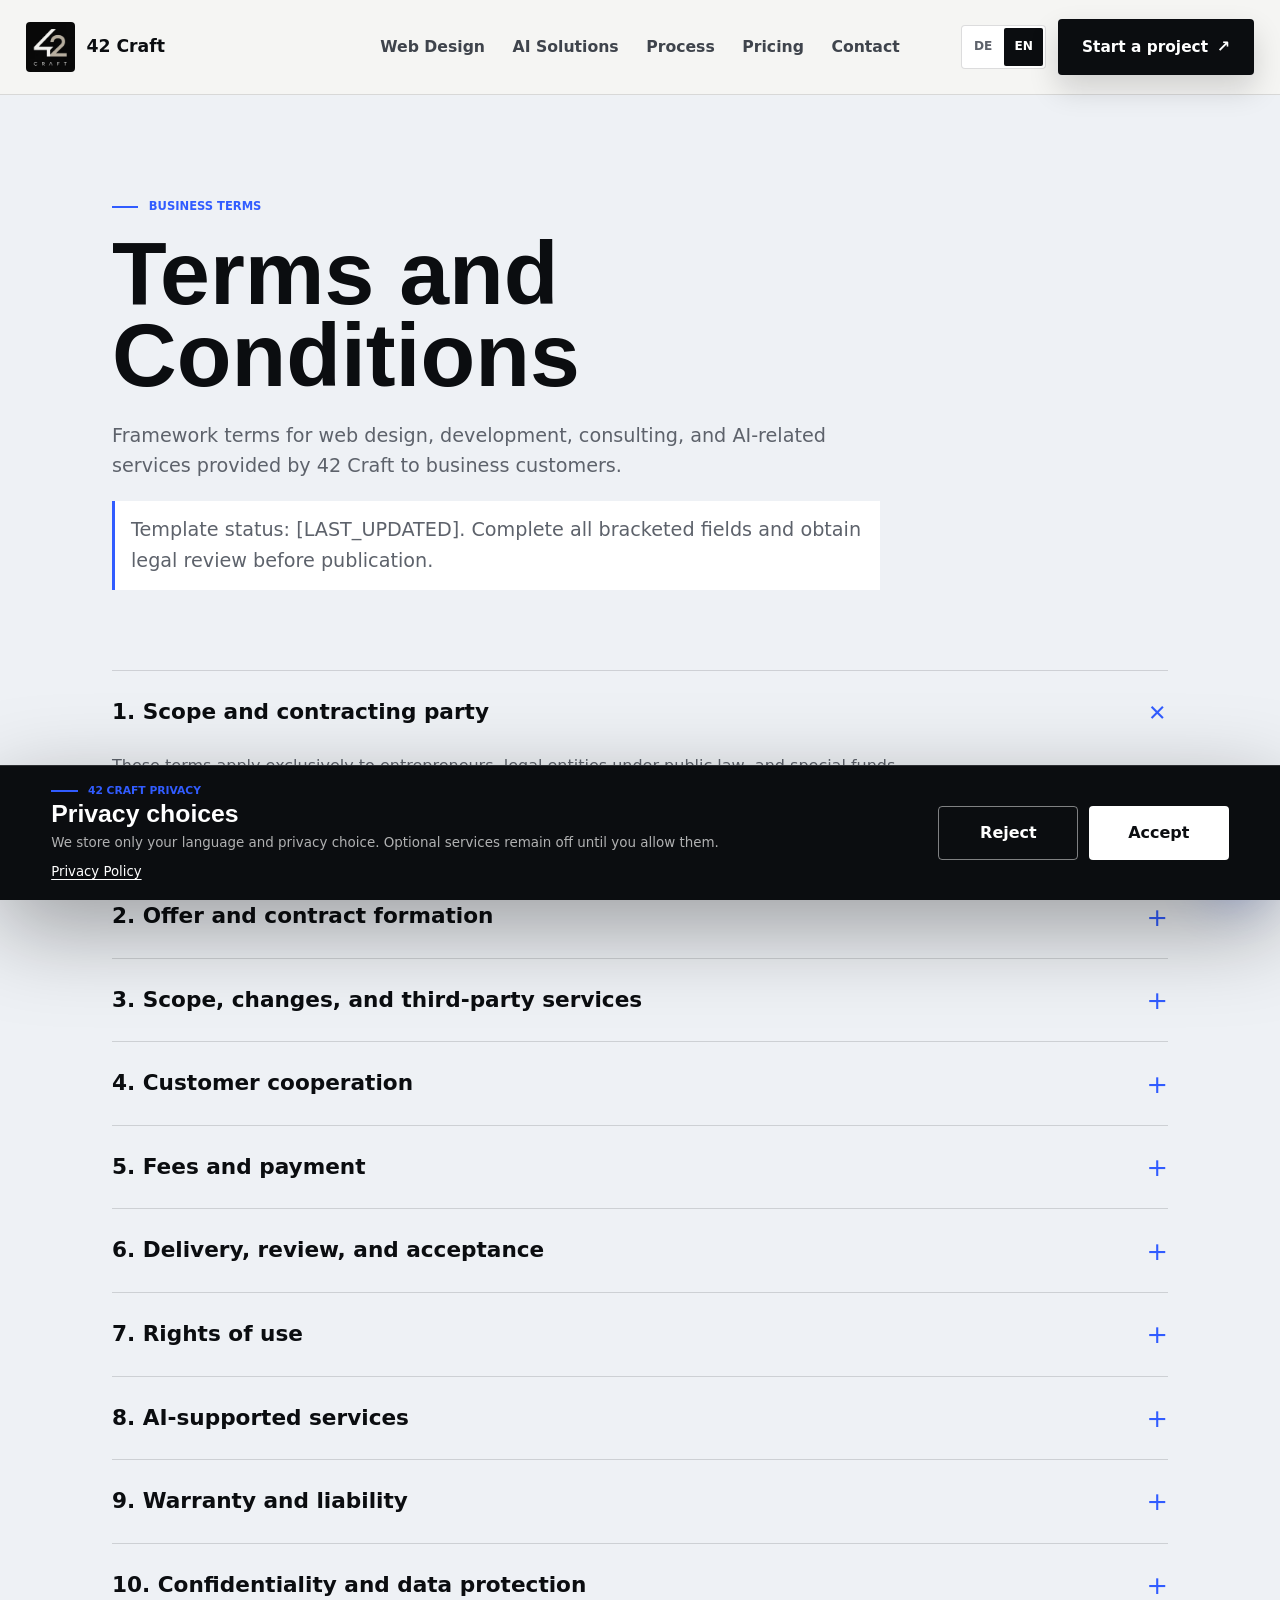
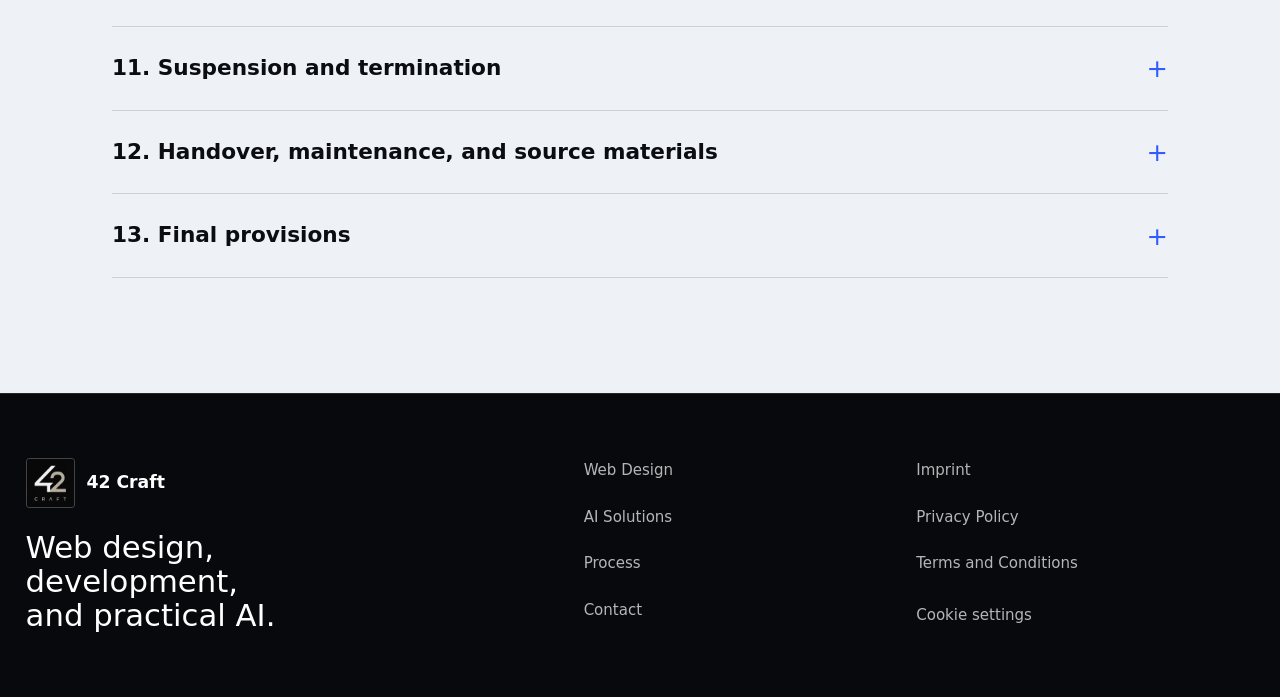
==== commit cebf6775: "Update agb.htmlBump script cache for agb.html" ====
--- a/agb.html
+++ b/agb.html
@@ -1,4 +1,4 @@
-<!doctype html>
+﻿<!doctype html>
 <html lang="en">
   <head>
     <meta charset="utf-8" />
@@ -8,7 +8,7 @@
     <meta name="robots" content="noindex,nofollow" />
     <link rel="preload" href="assets/42-craft-logo.webp" as="image" type="image/webp" />
     <link rel="stylesheet" href="styles.css" />
-    <link rel="stylesheet" href="prestige.css?v=20" />
+    <link rel="stylesheet" href="prestige.css?v=22" />
   </head>
   <body class="page-legal">
     <div class="site-loader" data-site-loader aria-hidden="true"><img src="assets/42-craft-logo.webp" width="520" height="520" alt="" /><span></span></div>
@@ -28,7 +28,7 @@
         <header class="legal-hero reveal"><p class="eyebrow">Business terms</p><h1>Terms and Conditions</h1><p>Framework terms for web design, development, consulting, and AI-related services provided by 42 Craft to business customers.</p><p class="legal-note">Template status: [LAST_UPDATED]. Complete all bracketed fields and obtain legal review before publication.</p></header>
         <div class="legal-sections">
           <details class="legal-disclosure reveal" open><summary>1. Scope and contracting party</summary><div><p>These terms apply exclusively to entrepreneurs, legal entities under public law, and special funds under public law. The contracting party is [LEGAL_COMPANY_NAME], [LEGAL_ADDRESS]. Conflicting customer terms apply only if expressly accepted in writing.</p></div></details>
-          <details class="legal-disclosure reveal"><summary>2. Offer and contract formation</summary><div><p>Our offers are valid for [OFFER_VALIDITY] unless stated otherwise. A contract is formed when the customer accepts the offer in text form or when 42 Craft begins performance at the customer’s request.</p></div></details>
+          <details class="legal-disclosure reveal"><summary>2. Offer and contract formation</summary><div><p>Our offers are valid for [OFFER_VALIDITY] unless stated otherwise. A contract is formed when the customer accepts the offer in text form or when 42 Craft begins performance at the customerâ€™s request.</p></div></details>
           <details class="legal-disclosure reveal"><summary>3. Scope, changes, and third-party services</summary><div><p>The agreed offer defines the scope. Additional work and change requests are quoted separately or billed at [HOURLY_RATE]. Third-party services, licenses, hosting, domains, fonts, APIs, and usage-based AI costs are included only when expressly stated.</p></div></details>
           <details class="legal-disclosure reveal"><summary>4. Customer cooperation</summary><div><p>The customer provides content, access, approvals, legal notices, and feedback in the agreed formats and timeframes. Delays caused by missing cooperation extend deadlines appropriately. The customer is responsible for the rights and legality of supplied materials.</p></div></details>
           <details class="legal-disclosure reveal"><summary>5. Fees and payment</summary><div><p>All prices are net plus statutory VAT. Payment schedule: [PAYMENT_SCHEDULE]. Invoices are due within [PAYMENT_TERM] without deduction. 42 Craft may pause work when due payments remain outstanding after notice.</p></div></details>
@@ -44,21 +44,21 @@
       </article>
 
       <article class="container legal-document" data-language-content="de" hidden>
-        <header class="legal-hero reveal"><p class="eyebrow">Geschäftsbedingungen</p><h1>Allgemeine Geschäftsbedingungen</h1><p>Rahmenbedingungen für Webdesign, Entwicklung, Beratung und KI-bezogene Leistungen von 42 Craft gegenüber Geschäftskunden.</p><p class="legal-note">Vorlagenstand: [LAST_UPDATED]. Vor der Veröffentlichung müssen alle Angaben in eckigen Klammern ergänzt und rechtlich geprüft werden.</p></header>
+        <header class="legal-hero reveal"><p class="eyebrow">GeschÃ¤ftsbedingungen</p><h1>Allgemeine GeschÃ¤ftsbedingungen</h1><p>Rahmenbedingungen fÃ¼r Webdesign, Entwicklung, Beratung und KI-bezogene Leistungen von 42 Craft gegenÃ¼ber GeschÃ¤ftskunden.</p><p class="legal-note">Vorlagenstand: [LAST_UPDATED]. Vor der VerÃ¶ffentlichung mÃ¼ssen alle Angaben in eckigen Klammern ergÃ¤nzt und rechtlich geprÃ¼ft werden.</p></header>
         <div class="legal-sections">
-          <details class="legal-disclosure reveal" open><summary>1. Geltungsbereich und Vertragspartner</summary><div><p>Diese Bedingungen gelten ausschließlich gegenüber Unternehmern, juristischen Personen des öffentlichen Rechts und öffentlich-rechtlichen Sondervermögen. Vertragspartner ist [LEGAL_COMPANY_NAME], [LEGAL_ADDRESS]. Entgegenstehende Bedingungen des Kunden gelten nur, wenn sie ausdrücklich in Textform anerkannt wurden.</p></div></details>
-          <details class="legal-disclosure reveal"><summary>2. Angebot und Vertragsschluss</summary><div><p>Unsere Angebote gelten für [OFFER_VALIDITY], sofern nichts anderes angegeben ist. Ein Vertrag kommt zustande, wenn der Kunde das Angebot in Textform annimmt oder 42 Craft auf Wunsch des Kunden mit der Leistung beginnt.</p></div></details>
-          <details class="legal-disclosure reveal"><summary>3. Leistungsumfang, Änderungen und Drittdienste</summary><div><p>Das vereinbarte Angebot bestimmt den Leistungsumfang. Zusatzleistungen und Änderungswünsche werden gesondert angeboten oder mit [HOURLY_RATE] berechnet. Drittdienste, Lizenzen, Hosting, Domains, Schriftarten, APIs und nutzungsabhängige KI-Kosten sind nur enthalten, wenn dies ausdrücklich vereinbart wurde.</p></div></details>
-          <details class="legal-disclosure reveal"><summary>4. Mitwirkung des Kunden</summary><div><p>Der Kunde stellt Inhalte, Zugänge, Freigaben, Rechtstexte und Feedback in den vereinbarten Formaten und Fristen bereit. Verzögerungen durch fehlende Mitwirkung verlängern Fristen angemessen. Für Rechte und Rechtmäßigkeit bereitgestellter Materialien ist der Kunde verantwortlich.</p></div></details>
-          <details class="legal-disclosure reveal"><summary>5. Vergütung und Zahlung</summary><div><p>Alle Preise verstehen sich netto zuzüglich gesetzlicher Umsatzsteuer. Zahlungsplan: [PAYMENT_SCHEDULE]. Rechnungen sind innerhalb von [PAYMENT_TERM] ohne Abzug fällig. 42 Craft darf Arbeiten nach Hinweis pausieren, wenn fällige Zahlungen offenbleiben.</p></div></details>
-          <details class="legal-disclosure reveal"><summary>6. Lieferung, Prüfung und Abnahme</summary><div><p>Liefertermine sind nur verbindlich, wenn sie ausdrücklich als verbindlich bestätigt wurden. Nach Fertigstellung kann 42 Craft zur Abnahme auffordern und eine angemessene Prüffrist von [ACCEPTANCE_PERIOD] setzen. Unwesentliche Mängel hindern die Abnahme nicht. Eine Abnahmefiktion tritt ausschließlich unter den gesetzlichen Voraussetzungen ein, insbesondere wenn der Kunde die Abnahme innerhalb einer angemessenen Frist nicht unter Angabe mindestens eines Mangels verweigert.</p></div></details>
-          <details class="legal-disclosure reveal"><summary>7. Nutzungsrechte</summary><div><p>Nach vollständiger Zahlung erhält der Kunde die im Angebot bestimmten Nutzungsrechte. Wiederverwendbare Methoden, Komponenten, Bibliotheken, Know-how und vorbestehende Materialien verbleiben bei 42 Craft oder den jeweiligen Lizenzgebern. Eine Portfolio-Nutzung ist zulässig, sofern nicht [PORTFOLIO_OPT_OUT_PROCESS].</p></div></details>
-          <details class="legal-disclosure reveal"><summary>8. KI-gestützte Leistungen</summary><div><p>KI kann unter menschlicher Steuerung Recherche, Ideenfindung, Inhalte, Code-Prüfung, Automatisierung oder Qualitätssicherung unterstützen. Ergebnisse werden im vereinbarten Umfang geprüft; für die abschließende sachliche, regulatorische und branchenspezifische Freigabe bleibt der Kunde verantwortlich. Vertrauliche Daten dürfen nur unter den vereinbarten Verarbeitungsbedingungen an externe KI-Dienste übermittelt werden.</p></div></details>
-          <details class="legal-disclosure reveal"><summary>9. Gewährleistung und Haftung</summary><div><p>42 Craft behebt reproduzierbare Mängel im gesetzlichen Rahmen. Unbeschränkt gehaftet wird bei Vorsatz, grober Fahrlässigkeit, Verletzung von Leben, Körper oder Gesundheit sowie zwingender gesetzlicher Haftung. Bei leichter Fahrlässigkeit hinsichtlich wesentlicher Vertragspflichten ist die Haftung auf den vorhersehbaren, typischen Schaden begrenzt. Eine wirksame vertragliche Haftungsgrenze ist hier einzutragen: [LIABILITY_CAP].</p></div></details>
-          <details class="legal-disclosure reveal"><summary>10. Vertraulichkeit und Datenschutz</summary><div><p>Beide Parteien behandeln vertrauliche Geschäftsinformationen vertraulich. Verarbeitet 42 Craft personenbezogene Daten im Auftrag des Kunden, schließen die Parteien bei Bedarf einen Auftragsverarbeitungsvertrag.</p></div></details>
-          <details class="legal-disclosure reveal"><summary>11. Unterbrechung und Kündigung</summary><div><p>Beide Parteien können aus wichtigem Grund kündigen. Pausiert oder beendet der Kunde ein Projekt ohne wichtigen Grund, sind erbrachte Leistungen, verbindliche Drittkosten und reservierte Kapazitäten nach folgender Regelung zu vergüten: [CANCELLATION_AND_PAUSE_TERMS]. Gesetzliche Rechte bleiben unberührt.</p></div></details>
-          <details class="legal-disclosure reveal"><summary>12. Übergabe, Wartung und Quelldateien</summary><div><p>Das Angebot bestimmt, welche Quelldateien, Zugangsdaten, Dokumentationen und Deployment-Unterlagen übergeben werden. Wartung, Hosting, Sicherheitsupdates, Inhaltsänderungen und die Kompatibilität mit Drittdiensten nach der Abnahme sind nur enthalten, wenn dies ausdrücklich vereinbart wurde.</p></div></details>
-          <details class="legal-disclosure reveal"><summary>13. Schlussbestimmungen</summary><div><p>Es gilt deutsches Recht unter Ausschluss des Kollisionsrechts und des UN-Kaufrechts. Gerichtsstand, soweit rechtlich zulässig: [JURISDICTION]. Änderungen sollen in Textform dokumentiert werden. Ist eine Bestimmung unwirksam, bleiben die übrigen Bestimmungen unberührt.</p></div></details>
+          <details class="legal-disclosure reveal" open><summary>1. Geltungsbereich und Vertragspartner</summary><div><p>Diese Bedingungen gelten ausschlieÃŸlich gegenÃ¼ber Unternehmern, juristischen Personen des Ã¶ffentlichen Rechts und Ã¶ffentlich-rechtlichen SondervermÃ¶gen. Vertragspartner ist [LEGAL_COMPANY_NAME], [LEGAL_ADDRESS]. Entgegenstehende Bedingungen des Kunden gelten nur, wenn sie ausdrÃ¼cklich in Textform anerkannt wurden.</p></div></details>
+          <details class="legal-disclosure reveal"><summary>2. Angebot und Vertragsschluss</summary><div><p>Unsere Angebote gelten fÃ¼r [OFFER_VALIDITY], sofern nichts anderes angegeben ist. Ein Vertrag kommt zustande, wenn der Kunde das Angebot in Textform annimmt oder 42 Craft auf Wunsch des Kunden mit der Leistung beginnt.</p></div></details>
+          <details class="legal-disclosure reveal"><summary>3. Leistungsumfang, Ã„nderungen und Drittdienste</summary><div><p>Das vereinbarte Angebot bestimmt den Leistungsumfang. Zusatzleistungen und Ã„nderungswÃ¼nsche werden gesondert angeboten oder mit [HOURLY_RATE] berechnet. Drittdienste, Lizenzen, Hosting, Domains, Schriftarten, APIs und nutzungsabhÃ¤ngige KI-Kosten sind nur enthalten, wenn dies ausdrÃ¼cklich vereinbart wurde.</p></div></details>
+          <details class="legal-disclosure reveal"><summary>4. Mitwirkung des Kunden</summary><div><p>Der Kunde stellt Inhalte, ZugÃ¤nge, Freigaben, Rechtstexte und Feedback in den vereinbarten Formaten und Fristen bereit. VerzÃ¶gerungen durch fehlende Mitwirkung verlÃ¤ngern Fristen angemessen. FÃ¼r Rechte und RechtmÃ¤ÃŸigkeit bereitgestellter Materialien ist der Kunde verantwortlich.</p></div></details>
+          <details class="legal-disclosure reveal"><summary>5. VergÃ¼tung und Zahlung</summary><div><p>Alle Preise verstehen sich netto zuzÃ¼glich gesetzlicher Umsatzsteuer. Zahlungsplan: [PAYMENT_SCHEDULE]. Rechnungen sind innerhalb von [PAYMENT_TERM] ohne Abzug fÃ¤llig. 42 Craft darf Arbeiten nach Hinweis pausieren, wenn fÃ¤llige Zahlungen offenbleiben.</p></div></details>
+          <details class="legal-disclosure reveal"><summary>6. Lieferung, PrÃ¼fung und Abnahme</summary><div><p>Liefertermine sind nur verbindlich, wenn sie ausdrÃ¼cklich als verbindlich bestÃ¤tigt wurden. Nach Fertigstellung kann 42 Craft zur Abnahme auffordern und eine angemessene PrÃ¼ffrist von [ACCEPTANCE_PERIOD] setzen. Unwesentliche MÃ¤ngel hindern die Abnahme nicht. Eine Abnahmefiktion tritt ausschlieÃŸlich unter den gesetzlichen Voraussetzungen ein, insbesondere wenn der Kunde die Abnahme innerhalb einer angemessenen Frist nicht unter Angabe mindestens eines Mangels verweigert.</p></div></details>
+          <details class="legal-disclosure reveal"><summary>7. Nutzungsrechte</summary><div><p>Nach vollstÃ¤ndiger Zahlung erhÃ¤lt der Kunde die im Angebot bestimmten Nutzungsrechte. Wiederverwendbare Methoden, Komponenten, Bibliotheken, Know-how und vorbestehende Materialien verbleiben bei 42 Craft oder den jeweiligen Lizenzgebern. Eine Portfolio-Nutzung ist zulÃ¤ssig, sofern nicht [PORTFOLIO_OPT_OUT_PROCESS].</p></div></details>
+          <details class="legal-disclosure reveal"><summary>8. KI-gestÃ¼tzte Leistungen</summary><div><p>KI kann unter menschlicher Steuerung Recherche, Ideenfindung, Inhalte, Code-PrÃ¼fung, Automatisierung oder QualitÃ¤tssicherung unterstÃ¼tzen. Ergebnisse werden im vereinbarten Umfang geprÃ¼ft; fÃ¼r die abschlieÃŸende sachliche, regulatorische und branchenspezifische Freigabe bleibt der Kunde verantwortlich. Vertrauliche Daten dÃ¼rfen nur unter den vereinbarten Verarbeitungsbedingungen an externe KI-Dienste Ã¼bermittelt werden.</p></div></details>
+          <details class="legal-disclosure reveal"><summary>9. GewÃ¤hrleistung und Haftung</summary><div><p>42 Craft behebt reproduzierbare MÃ¤ngel im gesetzlichen Rahmen. UnbeschrÃ¤nkt gehaftet wird bei Vorsatz, grober FahrlÃ¤ssigkeit, Verletzung von Leben, KÃ¶rper oder Gesundheit sowie zwingender gesetzlicher Haftung. Bei leichter FahrlÃ¤ssigkeit hinsichtlich wesentlicher Vertragspflichten ist die Haftung auf den vorhersehbaren, typischen Schaden begrenzt. Eine wirksame vertragliche Haftungsgrenze ist hier einzutragen: [LIABILITY_CAP].</p></div></details>
+          <details class="legal-disclosure reveal"><summary>10. Vertraulichkeit und Datenschutz</summary><div><p>Beide Parteien behandeln vertrauliche GeschÃ¤ftsinformationen vertraulich. Verarbeitet 42 Craft personenbezogene Daten im Auftrag des Kunden, schlieÃŸen die Parteien bei Bedarf einen Auftragsverarbeitungsvertrag.</p></div></details>
+          <details class="legal-disclosure reveal"><summary>11. Unterbrechung und KÃ¼ndigung</summary><div><p>Beide Parteien kÃ¶nnen aus wichtigem Grund kÃ¼ndigen. Pausiert oder beendet der Kunde ein Projekt ohne wichtigen Grund, sind erbrachte Leistungen, verbindliche Drittkosten und reservierte KapazitÃ¤ten nach folgender Regelung zu vergÃ¼ten: [CANCELLATION_AND_PAUSE_TERMS]. Gesetzliche Rechte bleiben unberÃ¼hrt.</p></div></details>
+          <details class="legal-disclosure reveal"><summary>12. Ãœbergabe, Wartung und Quelldateien</summary><div><p>Das Angebot bestimmt, welche Quelldateien, Zugangsdaten, Dokumentationen und Deployment-Unterlagen Ã¼bergeben werden. Wartung, Hosting, Sicherheitsupdates, InhaltsÃ¤nderungen und die KompatibilitÃ¤t mit Drittdiensten nach der Abnahme sind nur enthalten, wenn dies ausdrÃ¼cklich vereinbart wurde.</p></div></details>
+          <details class="legal-disclosure reveal"><summary>13. Schlussbestimmungen</summary><div><p>Es gilt deutsches Recht unter Ausschluss des Kollisionsrechts und des UN-Kaufrechts. Gerichtsstand, soweit rechtlich zulÃ¤ssig: [JURISDICTION]. Ã„nderungen sollen in Textform dokumentiert werden. Ist eine Bestimmung unwirksam, bleiben die Ã¼brigen Bestimmungen unberÃ¼hrt.</p></div></details>
         </div>
       </article>
     </main>
@@ -68,6 +68,6 @@
       <div class="footer-links"><a href="services.html">Web Design</a><a href="work.html">AI Solutions</a><a href="process.html">Process</a><a href="contact.html">Contact</a></div>
       <div class="footer-links footer-legal"><a href="impressum.html">Imprint</a><a href="datenschutz.html">Privacy Policy</a><a href="agb.html" aria-current="page">Terms and Conditions</a><button class="cookie-settings-link" type="button" data-cookie-settings>Cookie settings</button></div>
     </div></footer>
-    <script src="script.js?v=16" defer></script>
+    <script src="script.js?v=29" defer></script>
   </body>
 </html>
--- a/prestige.css
+++ b/prestige.css
@@ -218,38 +218,36 @@
   }
 
   .nav-menu {
-    gap: clamp(0.35rem, 0.7vw, 0.7rem);
+    gap: clamp(1.1rem, 2.2vw, 2.25rem);
   }
 
   .nav-menu a {
     display: inline-flex;
-    min-height: 3rem;
+    min-height: 2.75rem;
     align-items: center;
-    border: 1px solid rgba(11, 13, 16, 0.12);
-    border-radius: 4px;
-    padding: 0.72rem clamp(0.7rem, 1vw, 1rem);
-    background: rgba(255, 255, 255, 0.78);
-    box-shadow: 0 6px 18px rgba(11, 13, 16, 0.04);
-    transition: color 200ms ease, background 200ms ease, border-color 200ms ease, box-shadow 200ms ease, transform 200ms ease;
+    border: 0;
+    border-radius: 0;
+    padding: 0.35rem 0;
+    background: transparent;
+    box-shadow: none;
+    transition: color 200ms ease;
   }
 
   .nav-menu a::before {
-    inset: auto 0.7rem 0.32rem;
+    inset: auto 0 0.15rem;
   }
 
   .nav-menu a:hover {
-    border-color: rgba(49, 92, 255, 0.48);
-    background: #fff;
-    box-shadow: 0 10px 26px rgba(11, 13, 16, 0.1);
+    background: transparent;
+    box-shadow: none;
+    color: var(--color-primary);
+    transform: none;
+  }
+
+  .nav-menu a[aria-current="page"] {
+    background: transparent;
+    box-shadow: none;
     color: var(--color-text);
-    transform: translateY(-1px);
-  }
-
-  .nav-menu a[aria-current="page"] {
-    border-color: var(--color-text);
-    background: var(--color-text);
-    box-shadow: 0 12px 28px rgba(11, 13, 16, 0.18);
-    color: #fff;
   }
 
   .language-switcher button {
@@ -280,14 +278,14 @@
   .site-header .nav-menu {
     position: absolute;
     left: 50%;
-    gap: clamp(0.55rem, 0.75vw, 0.85rem);
+    gap: clamp(1.4rem, 2.15vw, 2.5rem);
     transform: translateX(-50%);
   }
 
   .site-header .nav-menu a {
-    width: clamp(7.2rem, 7.2vw, 8.7rem);
+    width: auto;
     justify-content: center;
-    padding-inline: 0.5rem;
+    padding-inline: 0;
     text-align: center;
   }
 
@@ -386,7 +384,9 @@
 
 .hero-media::after {
   z-index: 1;
-  background: rgba(5, 7, 10, 0.37);
+  background:
+    linear-gradient(90deg, rgba(3, 5, 8, 0.76) 0%, rgba(3, 5, 8, 0.52) 42%, rgba(3, 5, 8, 0.16) 78%),
+    linear-gradient(0deg, rgba(3, 5, 8, 0.28), rgba(3, 5, 8, 0.08));
   content: "";
 }
 
@@ -394,7 +394,7 @@
   width: 100%;
   height: 100%;
   object-fit: cover;
-  object-position: center;
+  object-position: center center;
   animation: hero-drift 18s var(--ease-premium) alternate infinite;
 }
 
@@ -405,7 +405,7 @@
 .hero-copy {
   position: relative;
   z-index: 2;
-  max-width: 980px;
+  max-width: 850px;
 }
 
 .hero .eyebrow,
@@ -1905,6 +1905,57 @@
   background: #eef1f5;
 }
 
+.collaboration-band {
+  display: grid;
+  gap: clamp(2rem, 5vw, 5rem);
+  border-top: 1px solid rgba(11, 13, 16, 0.16);
+  border-bottom: 1px solid rgba(11, 13, 16, 0.16);
+  padding-block: clamp(2rem, 4vw, 3.5rem);
+  background: #eef1f5;
+  box-shadow: 0 0 0 100vmax #eef1f5;
+  clip-path: inset(0 -100vmax);
+  color: var(--color-text);
+}
+
+.collaboration-intro {
+  max-width: 32rem;
+}
+
+.collaboration-intro .eyebrow {
+  margin-bottom: 1rem;
+  color: var(--color-primary) !important;
+}
+
+.collaboration-lede {
+  margin: 0;
+  font-size: clamp(1.35rem, 2.3vw, 2.15rem);
+  font-weight: 720;
+  line-height: 1.15;
+}
+
+.collaboration-points {
+  display: grid;
+  margin: 0;
+}
+
+.collaboration-points div {
+  border-top: 1px solid rgba(11, 13, 16, 0.16);
+  padding-block: 1.25rem;
+}
+
+.collaboration-points dt {
+  margin-bottom: 0.45rem;
+  font-size: 1rem;
+  font-weight: 800;
+}
+
+.collaboration-points dd {
+  margin: 0;
+  color: var(--color-muted);
+  font-size: 0.92rem;
+  line-height: 1.55;
+}
+
 .section-intro {
   max-width: 34rem;
   align-self: end;
@@ -2118,7 +2169,9 @@
   }
 
   .hero-media::after {
-    background: rgba(5, 7, 10, 0.53);
+    background:
+      linear-gradient(90deg, rgba(3, 5, 8, 0.78), rgba(3, 5, 8, 0.46)),
+      linear-gradient(0deg, rgba(3, 5, 8, 0.34), rgba(3, 5, 8, 0.14));
   }
 
   .hero-actions .button {
@@ -2345,6 +2398,21 @@
 }
 
 @media (min-width: 980px) {
+  .collaboration-band {
+    grid-template-columns: minmax(0, 0.9fr) minmax(0, 1.6fr);
+    align-items: start;
+  }
+
+  .collaboration-points {
+    grid-template-columns: repeat(3, minmax(0, 1fr));
+  }
+
+  .collaboration-points div {
+    border-top: 0;
+    border-left: 1px solid rgba(11, 13, 16, 0.16);
+    padding: 0 1.5rem;
+  }
+
   .service-grid,
   .process-grid {
     grid-template-columns: repeat(4, minmax(0, 1fr));
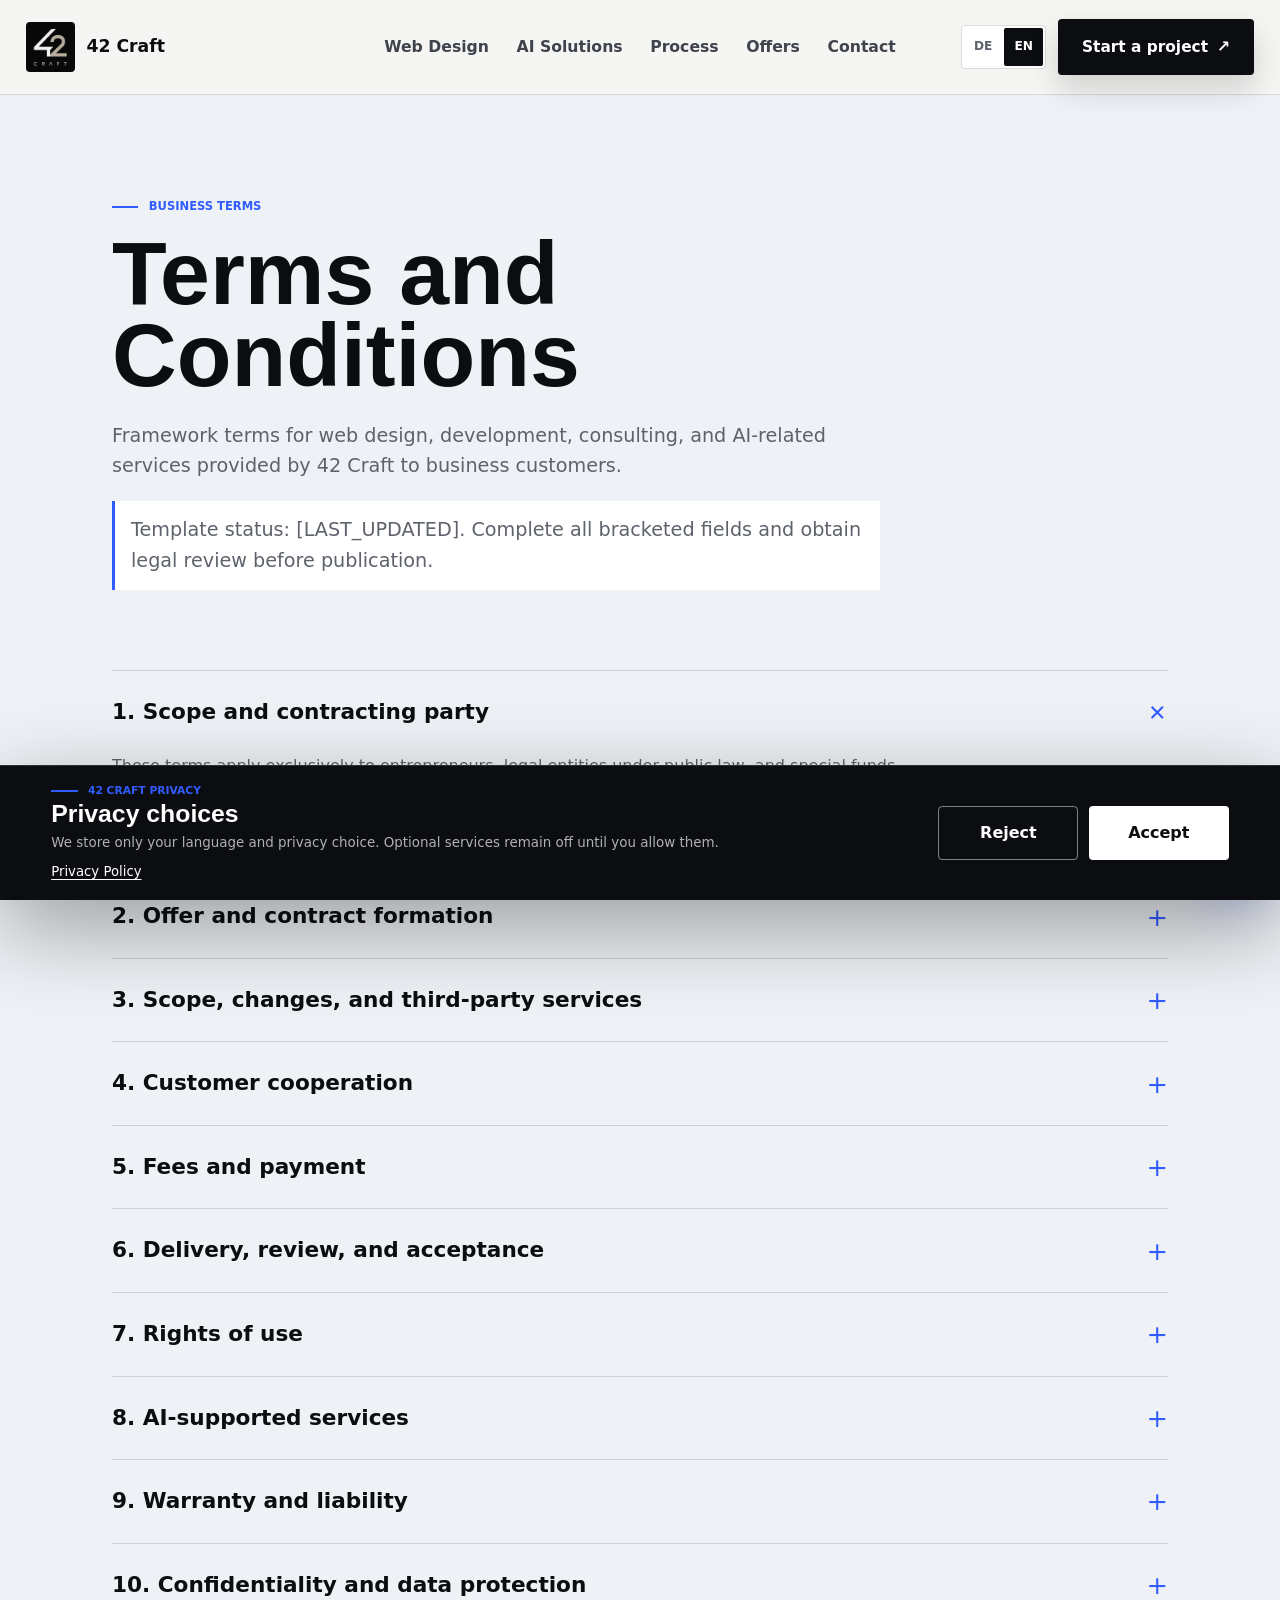
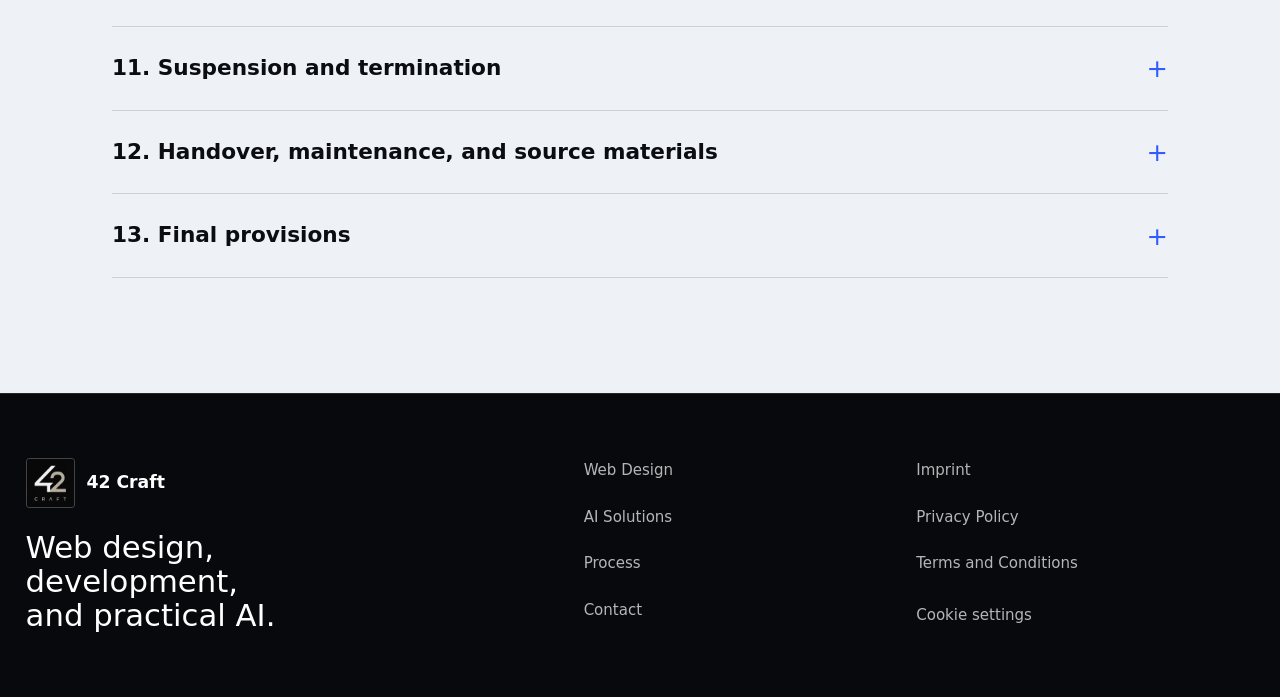
==== commit 8f083872: "Update agb.htmlRename pricing nav to offers in agb.html" ====
--- a/agb.html
+++ b/agb.html
@@ -17,7 +17,7 @@
       <nav class="nav container" aria-label="Primary navigation">
         <a class="brand" href="index.html" aria-label="42 Craft home"><img class="brand-logo" src="assets/42-craft-logo.webp" width="520" height="520" alt="" aria-hidden="true" /><span>42 Craft</span></a>
         <button class="nav-toggle" type="button" aria-expanded="false" aria-controls="site-menu" data-nav-toggle><span class="sr-only">Open menu</span><span aria-hidden="true"></span><span aria-hidden="true"></span></button>
-      <div class="nav-menu" id="site-menu" data-nav-menu><a href="services.html">Web Design</a><a href="work.html">AI Solutions</a><a href="process.html">Process</a><a href="pricing.html">Pricing</a><a href="contact.html">Contact</a></div>
+      <div class="nav-menu" id="site-menu" data-nav-menu><a href="services.html">Web Design</a><a href="work.html">AI Solutions</a><a href="process.html">Process</a><a href="pricing.html">Offers</a><a href="contact.html">Contact</a></div>
         <div class="language-switcher" role="group" aria-label="Language"><button type="button" data-language="de" aria-pressed="false">DE</button><button type="button" data-language="en" aria-pressed="true">EN</button></div>
         <a class="nav-cta" href="contact.html">Start a project</a>
       </nav>
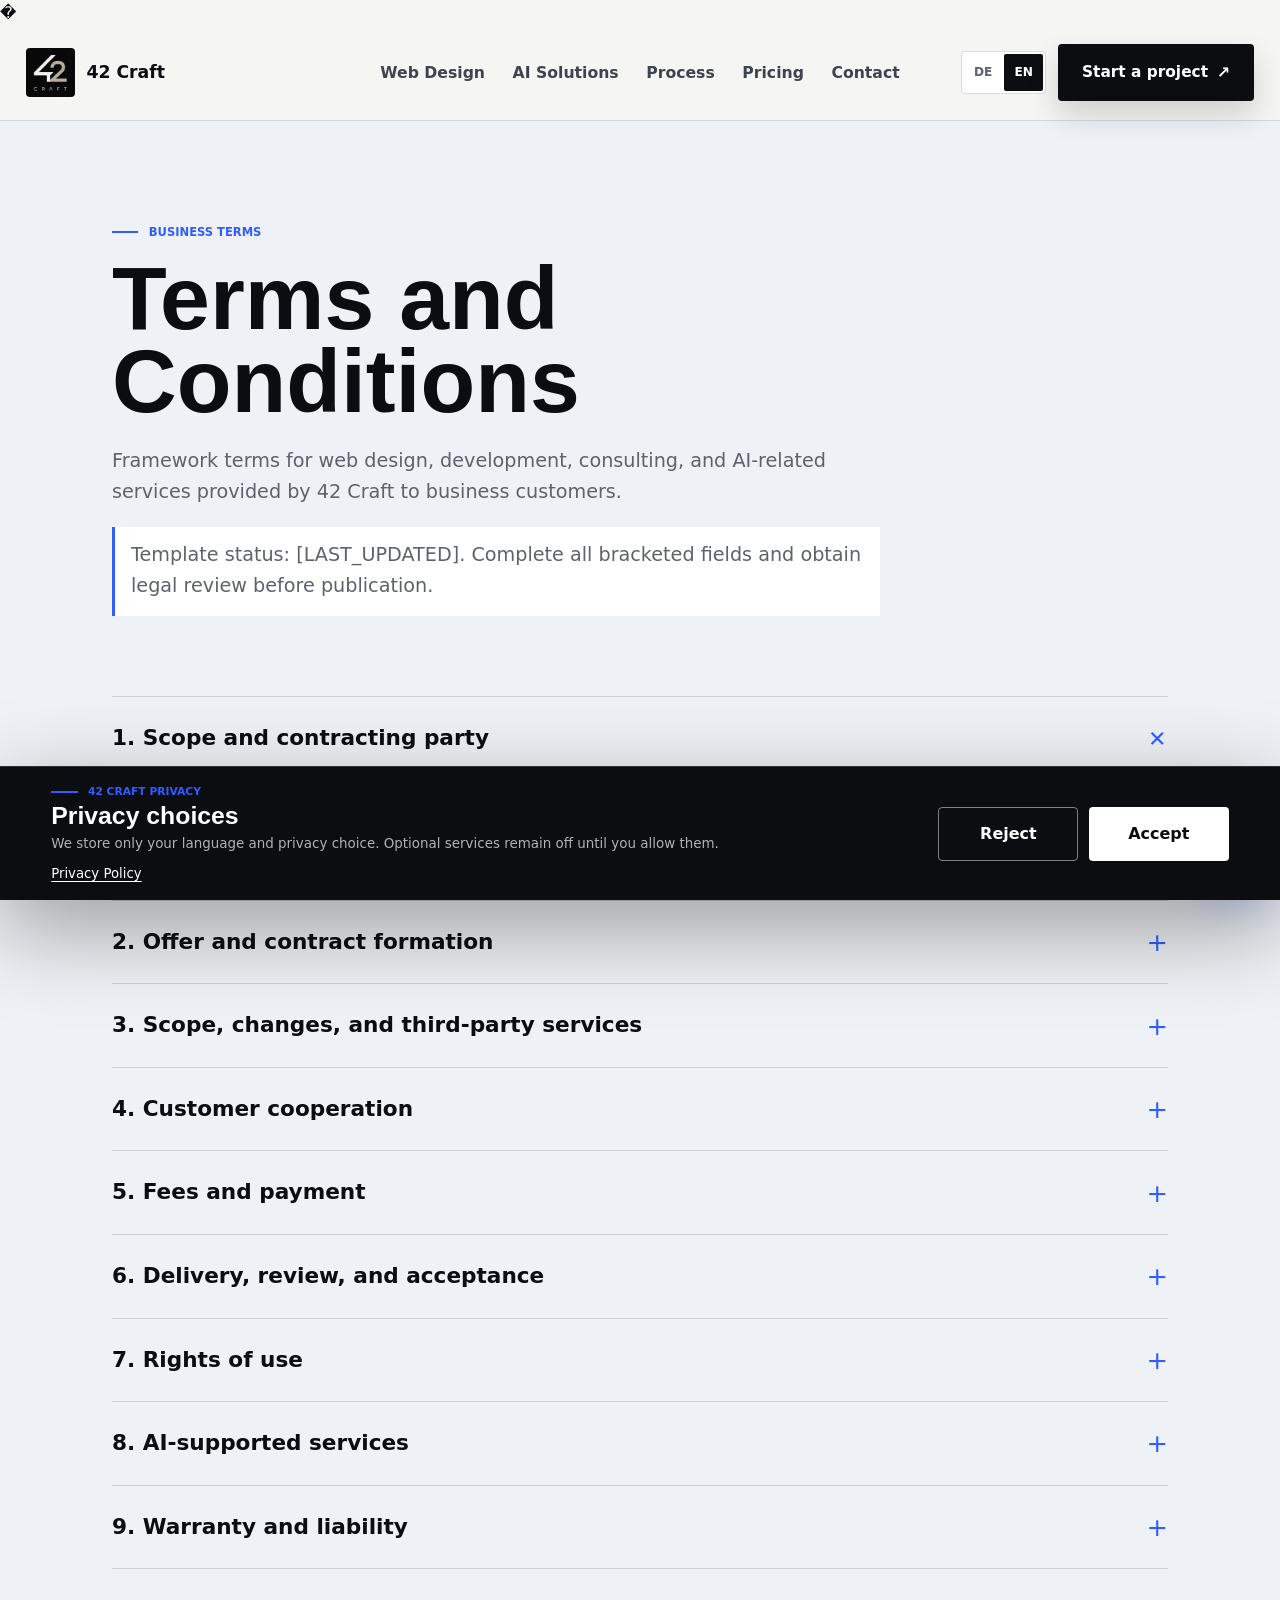
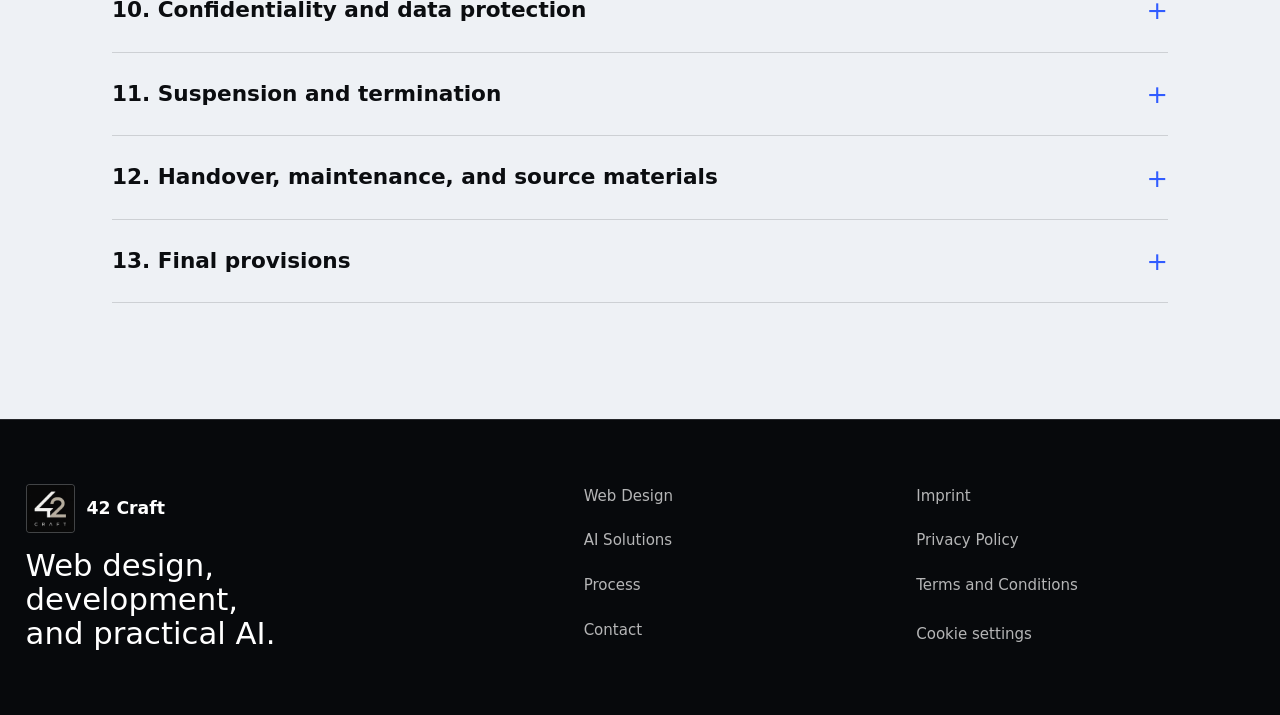
==== commit 6271f0ce: "Update agb.htmlRepair pricing encoding in agb.html" ====
--- a/agb.html
+++ b/agb.html
@@ -1,4 +1,4 @@
-﻿<!doctype html>
+�<!doctype html>
 <html lang="en">
   <head>
     <meta charset="utf-8" />
@@ -17,7 +17,7 @@
       <nav class="nav container" aria-label="Primary navigation">
         <a class="brand" href="index.html" aria-label="42 Craft home"><img class="brand-logo" src="assets/42-craft-logo.webp" width="520" height="520" alt="" aria-hidden="true" /><span>42 Craft</span></a>
         <button class="nav-toggle" type="button" aria-expanded="false" aria-controls="site-menu" data-nav-toggle><span class="sr-only">Open menu</span><span aria-hidden="true"></span><span aria-hidden="true"></span></button>
-      <div class="nav-menu" id="site-menu" data-nav-menu><a href="services.html">Web Design</a><a href="work.html">AI Solutions</a><a href="process.html">Process</a><a href="pricing.html">Offers</a><a href="contact.html">Contact</a></div>
+      <div class="nav-menu" id="site-menu" data-nav-menu><a href="services.html">Web Design</a><a href="work.html">AI Solutions</a><a href="process.html">Process</a><a href="pricing.html">Pricing</a><a href="contact.html">Contact</a></div>
         <div class="language-switcher" role="group" aria-label="Language"><button type="button" data-language="de" aria-pressed="false">DE</button><button type="button" data-language="en" aria-pressed="true">EN</button></div>
         <a class="nav-cta" href="contact.html">Start a project</a>
       </nav>
@@ -28,7 +28,7 @@
         <header class="legal-hero reveal"><p class="eyebrow">Business terms</p><h1>Terms and Conditions</h1><p>Framework terms for web design, development, consulting, and AI-related services provided by 42 Craft to business customers.</p><p class="legal-note">Template status: [LAST_UPDATED]. Complete all bracketed fields and obtain legal review before publication.</p></header>
         <div class="legal-sections">
           <details class="legal-disclosure reveal" open><summary>1. Scope and contracting party</summary><div><p>These terms apply exclusively to entrepreneurs, legal entities under public law, and special funds under public law. The contracting party is [LEGAL_COMPANY_NAME], [LEGAL_ADDRESS]. Conflicting customer terms apply only if expressly accepted in writing.</p></div></details>
-          <details class="legal-disclosure reveal"><summary>2. Offer and contract formation</summary><div><p>Our offers are valid for [OFFER_VALIDITY] unless stated otherwise. A contract is formed when the customer accepts the offer in text form or when 42 Craft begins performance at the customerâ€™s request.</p></div></details>
+          <details class="legal-disclosure reveal"><summary>2. Offer and contract formation</summary><div><p>Our offers are valid for [OFFER_VALIDITY] unless stated otherwise. A contract is formed when the customer accepts the offer in text form or when 42 Craft begins performance at the customer�"s request.</p></div></details>
           <details class="legal-disclosure reveal"><summary>3. Scope, changes, and third-party services</summary><div><p>The agreed offer defines the scope. Additional work and change requests are quoted separately or billed at [HOURLY_RATE]. Third-party services, licenses, hosting, domains, fonts, APIs, and usage-based AI costs are included only when expressly stated.</p></div></details>
           <details class="legal-disclosure reveal"><summary>4. Customer cooperation</summary><div><p>The customer provides content, access, approvals, legal notices, and feedback in the agreed formats and timeframes. Delays caused by missing cooperation extend deadlines appropriately. The customer is responsible for the rights and legality of supplied materials.</p></div></details>
           <details class="legal-disclosure reveal"><summary>5. Fees and payment</summary><div><p>All prices are net plus statutory VAT. Payment schedule: [PAYMENT_SCHEDULE]. Invoices are due within [PAYMENT_TERM] without deduction. 42 Craft may pause work when due payments remain outstanding after notice.</p></div></details>
@@ -44,21 +44,24 @@
       </article>
 
       <article class="container legal-document" data-language-content="de" hidden>
-        <header class="legal-hero reveal"><p class="eyebrow">GeschÃ¤ftsbedingungen</p><h1>Allgemeine GeschÃ¤ftsbedingungen</h1><p>Rahmenbedingungen fÃ¼r Webdesign, Entwicklung, Beratung und KI-bezogene Leistungen von 42 Craft gegenÃ¼ber GeschÃ¤ftskunden.</p><p class="legal-note">Vorlagenstand: [LAST_UPDATED]. Vor der VerÃ¶ffentlichung mÃ¼ssen alle Angaben in eckigen Klammern ergÃ¤nzt und rechtlich geprÃ¼ft werden.</p></header>
+        <header class="legal-hero reveal"><p class="eyebrow">Geschäftsbedingungen</p><h1>Allgemeine Geschäftsbedingungen</h1><p>Rahmenbedingungen für Webdesign, Entwicklung, Beratung und KI-bezogene Leistungen von 42 Craft gegenüber Geschäftskunden.</p><p class="legal-note">Vorlagenstand: [LAST_UPDATED]. Vor der Veröffentlichung müssen alle Angaben in eckigen Klammern ergänzt und rechtlich geprüft werden.</p></header>
         <div class="legal-sections">
-          <details class="legal-disclosure reveal" open><summary>1. Geltungsbereich und Vertragspartner</summary><div><p>Diese Bedingungen gelten ausschlieÃŸlich gegenÃ¼ber Unternehmern, juristischen Personen des Ã¶ffentlichen Rechts und Ã¶ffentlich-rechtlichen SondervermÃ¶gen. Vertragspartner ist [LEGAL_COMPANY_NAME], [LEGAL_ADDRESS]. Entgegenstehende Bedingungen des Kunden gelten nur, wenn sie ausdrÃ¼cklich in Textform anerkannt wurden.</p></div></details>
-          <details class="legal-disclosure reveal"><summary>2. Angebot und Vertragsschluss</summary><div><p>Unsere Angebote gelten fÃ¼r [OFFER_VALIDITY], sofern nichts anderes angegeben ist. Ein Vertrag kommt zustande, wenn der Kunde das Angebot in Textform annimmt oder 42 Craft auf Wunsch des Kunden mit der Leistung beginnt.</p></div></details>
-          <details class="legal-disclosure reveal"><summary>3. Leistungsumfang, Ã„nderungen und Drittdienste</summary><div><p>Das vereinbarte Angebot bestimmt den Leistungsumfang. Zusatzleistungen und Ã„nderungswÃ¼nsche werden gesondert angeboten oder mit [HOURLY_RATE] berechnet. Drittdienste, Lizenzen, Hosting, Domains, Schriftarten, APIs und nutzungsabhÃ¤ngige KI-Kosten sind nur enthalten, wenn dies ausdrÃ¼cklich vereinbart wurde.</p></div></details>
-          <details class="legal-disclosure reveal"><summary>4. Mitwirkung des Kunden</summary><div><p>Der Kunde stellt Inhalte, ZugÃ¤nge, Freigaben, Rechtstexte und Feedback in den vereinbarten Formaten und Fristen bereit. VerzÃ¶gerungen durch fehlende Mitwirkung verlÃ¤ngern Fristen angemessen. FÃ¼r Rechte und RechtmÃ¤ÃŸigkeit bereitgestellter Materialien ist der Kunde verantwortlich.</p></div></details>
-          <details class="legal-disclosure reveal"><summary>5. VergÃ¼tung und Zahlung</summary><div><p>Alle Preise verstehen sich netto zuzÃ¼glich gesetzlicher Umsatzsteuer. Zahlungsplan: [PAYMENT_SCHEDULE]. Rechnungen sind innerhalb von [PAYMENT_TERM] ohne Abzug fÃ¤llig. 42 Craft darf Arbeiten nach Hinweis pausieren, wenn fÃ¤llige Zahlungen offenbleiben.</p></div></details>
-          <details class="legal-disclosure reveal"><summary>6. Lieferung, PrÃ¼fung und Abnahme</summary><div><p>Liefertermine sind nur verbindlich, wenn sie ausdrÃ¼cklich als verbindlich bestÃ¤tigt wurden. Nach Fertigstellung kann 42 Craft zur Abnahme auffordern und eine angemessene PrÃ¼ffrist von [ACCEPTANCE_PERIOD] setzen. Unwesentliche MÃ¤ngel hindern die Abnahme nicht. Eine Abnahmefiktion tritt ausschlieÃŸlich unter den gesetzlichen Voraussetzungen ein, insbesondere wenn der Kunde die Abnahme innerhalb einer angemessenen Frist nicht unter Angabe mindestens eines Mangels verweigert.</p></div></details>
-          <details class="legal-disclosure reveal"><summary>7. Nutzungsrechte</summary><div><p>Nach vollstÃ¤ndiger Zahlung erhÃ¤lt der Kunde die im Angebot bestimmten Nutzungsrechte. Wiederverwendbare Methoden, Komponenten, Bibliotheken, Know-how und vorbestehende Materialien verbleiben bei 42 Craft oder den jeweiligen Lizenzgebern. Eine Portfolio-Nutzung ist zulÃ¤ssig, sofern nicht [PORTFOLIO_OPT_OUT_PROCESS].</p></div></details>
-          <details class="legal-disclosure reveal"><summary>8. KI-gestÃ¼tzte Leistungen</summary><div><p>KI kann unter menschlicher Steuerung Recherche, Ideenfindung, Inhalte, Code-PrÃ¼fung, Automatisierung oder QualitÃ¤tssicherung unterstÃ¼tzen. Ergebnisse werden im vereinbarten Umfang geprÃ¼ft; fÃ¼r die abschlieÃŸende sachliche, regulatorische und branchenspezifische Freigabe bleibt der Kunde verantwortlich. Vertrauliche Daten dÃ¼rfen nur unter den vereinbarten Verarbeitungsbedingungen an externe KI-Dienste Ã¼bermittelt werden.</p></div></details>
-          <details class="legal-disclosure reveal"><summary>9. GewÃ¤hrleistung und Haftung</summary><div><p>42 Craft behebt reproduzierbare MÃ¤ngel im gesetzlichen Rahmen. UnbeschrÃ¤nkt gehaftet wird bei Vorsatz, grober FahrlÃ¤ssigkeit, Verletzung von Leben, KÃ¶rper oder Gesundheit sowie zwingender gesetzlicher Haftung. Bei leichter FahrlÃ¤ssigkeit hinsichtlich wesentlicher Vertragspflichten ist die Haftung auf den vorhersehbaren, typischen Schaden begrenzt. Eine wirksame vertragliche Haftungsgrenze ist hier einzutragen: [LIABILITY_CAP].</p></div></details>
-          <details class="legal-disclosure reveal"><summary>10. Vertraulichkeit und Datenschutz</summary><div><p>Beide Parteien behandeln vertrauliche GeschÃ¤ftsinformationen vertraulich. Verarbeitet 42 Craft personenbezogene Daten im Auftrag des Kunden, schlieÃŸen die Parteien bei Bedarf einen Auftragsverarbeitungsvertrag.</p></div></details>
-          <details class="legal-disclosure reveal"><summary>11. Unterbrechung und KÃ¼ndigung</summary><div><p>Beide Parteien kÃ¶nnen aus wichtigem Grund kÃ¼ndigen. Pausiert oder beendet der Kunde ein Projekt ohne wichtigen Grund, sind erbrachte Leistungen, verbindliche Drittkosten und reservierte KapazitÃ¤ten nach folgender Regelung zu vergÃ¼ten: [CANCELLATION_AND_PAUSE_TERMS]. Gesetzliche Rechte bleiben unberÃ¼hrt.</p></div></details>
-          <details class="legal-disclosure reveal"><summary>12. Ãœbergabe, Wartung und Quelldateien</summary><div><p>Das Angebot bestimmt, welche Quelldateien, Zugangsdaten, Dokumentationen und Deployment-Unterlagen Ã¼bergeben werden. Wartung, Hosting, Sicherheitsupdates, InhaltsÃ¤nderungen und die KompatibilitÃ¤t mit Drittdiensten nach der Abnahme sind nur enthalten, wenn dies ausdrÃ¼cklich vereinbart wurde.</p></div></details>
-          <details class="legal-disclosure reveal"><summary>13. Schlussbestimmungen</summary><div><p>Es gilt deutsches Recht unter Ausschluss des Kollisionsrechts und des UN-Kaufrechts. Gerichtsstand, soweit rechtlich zulÃ¤ssig: [JURISDICTION]. Ã„nderungen sollen in Textform dokumentiert werden. Ist eine Bestimmung unwirksam, bleiben die Ã¼brigen Bestimmungen unberÃ¼hrt.</p></div></details>
+          <details class="legal-disclosure reveal" open><summary>1. Geltungsbereich und Vertragspartner</summary><div><p>Diese Bedingungen gelten ausschlie�xlich gegenüber Unternehmern, juristischen Personen des öffentlichen Rechts und öffentlich-rechtlichen Sondervermögen. Vertragspartner ist [LEGAL_COMPANY_NAME], [LEGAL_ADDRESS]. Entgegenstehende Bedingungen des Kunden gelten nur, wenn sie ausdrücklich in Textform anerkannt wurden.</p></div></details>
+          <details class="legal-disclosure reveal"><summary>2. Angebot und Vertragsschluss</summary><div><p>Unsere Angebote gelten für [OFFER_VALIDITY], sofern nichts anderes angegeben ist. Ein Vertrag kommt zustande, wenn der Kunde das Angebot in Textform annimmt oder 42 Craft auf Wunsch des Kunden mit der Leistung beginnt.</p></div></details>
+          <details class="legal-disclosure reveal"><summary>3. Leistungsumfang, �+nderungen und Drittdienste</summary><div><p>Das vereinbarte Angebot bestimmt den Leistungsumfang. Zusatzleistungen und �+nderungswünsche werden gesondert angeboten oder mit [HOURLY_RATE] berechnet. Drittdienste, Lizenzen, Hosting, Domains, Schriftarten, APIs und nutzungsabhängige KI-Kosten sind nur enthalten, wenn dies ausdrücklich vereinbart wurde.</p></div></details>
+          <details class="legal-disclosure reveal"><summary>4. Mitwirkung des Kunden</summary><div><p>Der Kunde stellt Inhalte, Zugänge, Freigaben, Rechtstexte und Feedback in den vereinbarten Formaten und Fristen bereit. Verzögerungen durch fehlende Mitwirkung verlängern Fristen angemessen. Für Rechte und Rechtmä�xigkeit bereitgestellter Materialien ist der Kunde verantwortlich.</p></div></details>
+          <details class="legal-disclosure reveal"><summary>5. Vergütung und Zahlung</summary><div><p>Alle Preise verstehen sich netto zuzüglich gesetzlicher Umsatzsteuer. Zahlungsplan: [PAYMENT_SCHEDULE]. Rechnungen sind innerhalb von [PAYMENT_TERM] ohne Abzug fällig. 42 Craft darf Arbeiten nach Hinweis pausieren, wenn fällige Zahlungen offenbleiben.</p></div></details>
+          <details class="legal-disclosure reveal"><summary>6. Lieferung, Prüfung und Abnahme</summary><div><p>Liefertermine sind nur verbindlich, wenn sie ausdrücklich als verbindlich bestätigt wurden. Nach Fertigstellung kann 42 Craft zur Abnahme auffordern und eine angemessene Prüffrist von [ACCEPTANCE_PERIOD] setzen. Unwesentliche Mängel hindern die Abnahme nicht. Eine Abnahmefiktion tritt ausschlie�xlich unter den gesetzlichen Voraussetzungen ein, insbesondere wenn der Kunde die Abnahme innerhalb einer angemessenen Frist nicht unter Angabe mindestens eines Mangels verweigert.</p></div></details>
+          <details class="legal-disclosure reveal"><summary>7. Nutzungsrechte</summary><div><p>Nach vollständiger Zahlung erhält der Kunde die im Angebot bestimmten Nutzungsrechte. Wiederverwendbare Methoden, Komponenten, Bibliotheken, Know-how und vorbestehende Materialien verbleiben bei 42 Craft oder den jeweiligen Lizenzgebern. Eine Portfolio-Nutzung ist zulässig, sofern nicht [PORTFOLIO_OPT_OUT_PROCESS].</p></div></details>
+          <details class="legal-disclosure reveal"><summary>8. KI-gestützte Leistungen</summary><div><p>KI kann unter menschlicher Steuerung Recherche, Ideenfindung, Inhalte, Code-Prüfung, Automatisierung oder Qualitätssicherung unterstützen. Ergebnisse werden im vereinbarten Umfang geprüft; für die abschlie�xende sachliche, regulatorische und branchenspezifische Freigabe bleibt der Kunde verantwortlich. Vertrauliche Daten dürfen nur unter den vereinbarten Verarbeitungsbedingungen an externe KI-Dienste übermittelt werden.</p></div></details>
+          <details class="legal-disclosure reveal"><summary>9. Gewährleistung und Haftung</summary><div><p>42 Craft behebt reproduzierbare Mängel im gesetzlichen Rahmen. Unbeschränkt gehaftet wird bei Vorsatz, grober Fahrlässigkeit, Verletzung von Leben, Körper oder Gesundheit sowie zwingender gesetzlicher Haftung. Bei leichter Fahrlässigkeit hinsichtlich wesentlicher Vertragspflichten ist die Haftung auf den vorhersehbaren, typischen Schaden begrenzt. Eine wirksame vertragliche Haftungsgrenze ist hier einzutragen: [LIABILITY_CAP].</p></div></details>
+          <details class="legal-disclosure reveal"><summary>10. Vertraulichkeit und Datenschutz</summary><div><p>Beide Parteien behandeln vertrauliche Geschäftsinformationen vertraulich. Verarbeitet 42 Craft personenbezogene Daten im Auftrag des Kunden, schlie�xen die Parteien bei Bedarf einen Auftragsverarbeitungsvertrag.</p></div></details>
+          <details class="legal-disclosure reveal"><summary>11. Unterbrechung und Kündigung</summary><div><p>Beide Parteien können aus wichtigem Grund kündigen. Pausiert oder beendet der Kunde ein Projekt ohne wichtigen Grund, sind erbrachte Leistungen, verbindliche Drittkosten und reservierte Kapazitäten nach folgender Regelung zu vergüten: [CANCELLATION_AND_PAUSE_TERMS]. Gesetzliche Rechte bleiben unberührt.</p></div></details>
+          <details class="legal-disclosure reveal"><summary>12. �Sbergabe, Wartung und Quelldateien</summary><div><p>Das Angebot bestimmt, welche Quelldateien, Zugangsdaten, Dokumentationen und Deployment-Unterlagen übergeben werden. Wartung, Hosting, Sicherheitsupdates, Inhaltsänderungen und die Kompatibilität mit Drittdiensten nach der Abnahme sind nur enthalten, wenn dies ausdrücklich vereinbart wurde.</p></div></details>
+          <details class="legal-disclosure reveal"><summary>13. Schlussbestimmungen</summary><div><p>Es gilt deutsches Recht unter Ausschluss des Kollisionsrechts und des UN-Kaufrechts. Gerichtsstand, soweit rechtlich zulässig: [JURISDICTION]. �+nderungen sollen in Textform dokumentiert werden. Ist eine Bestimmung unwirksam, bleiben die übrigen Bestimmungen unberührt.</p></div></details>
         </div>
       </article>
     </main>
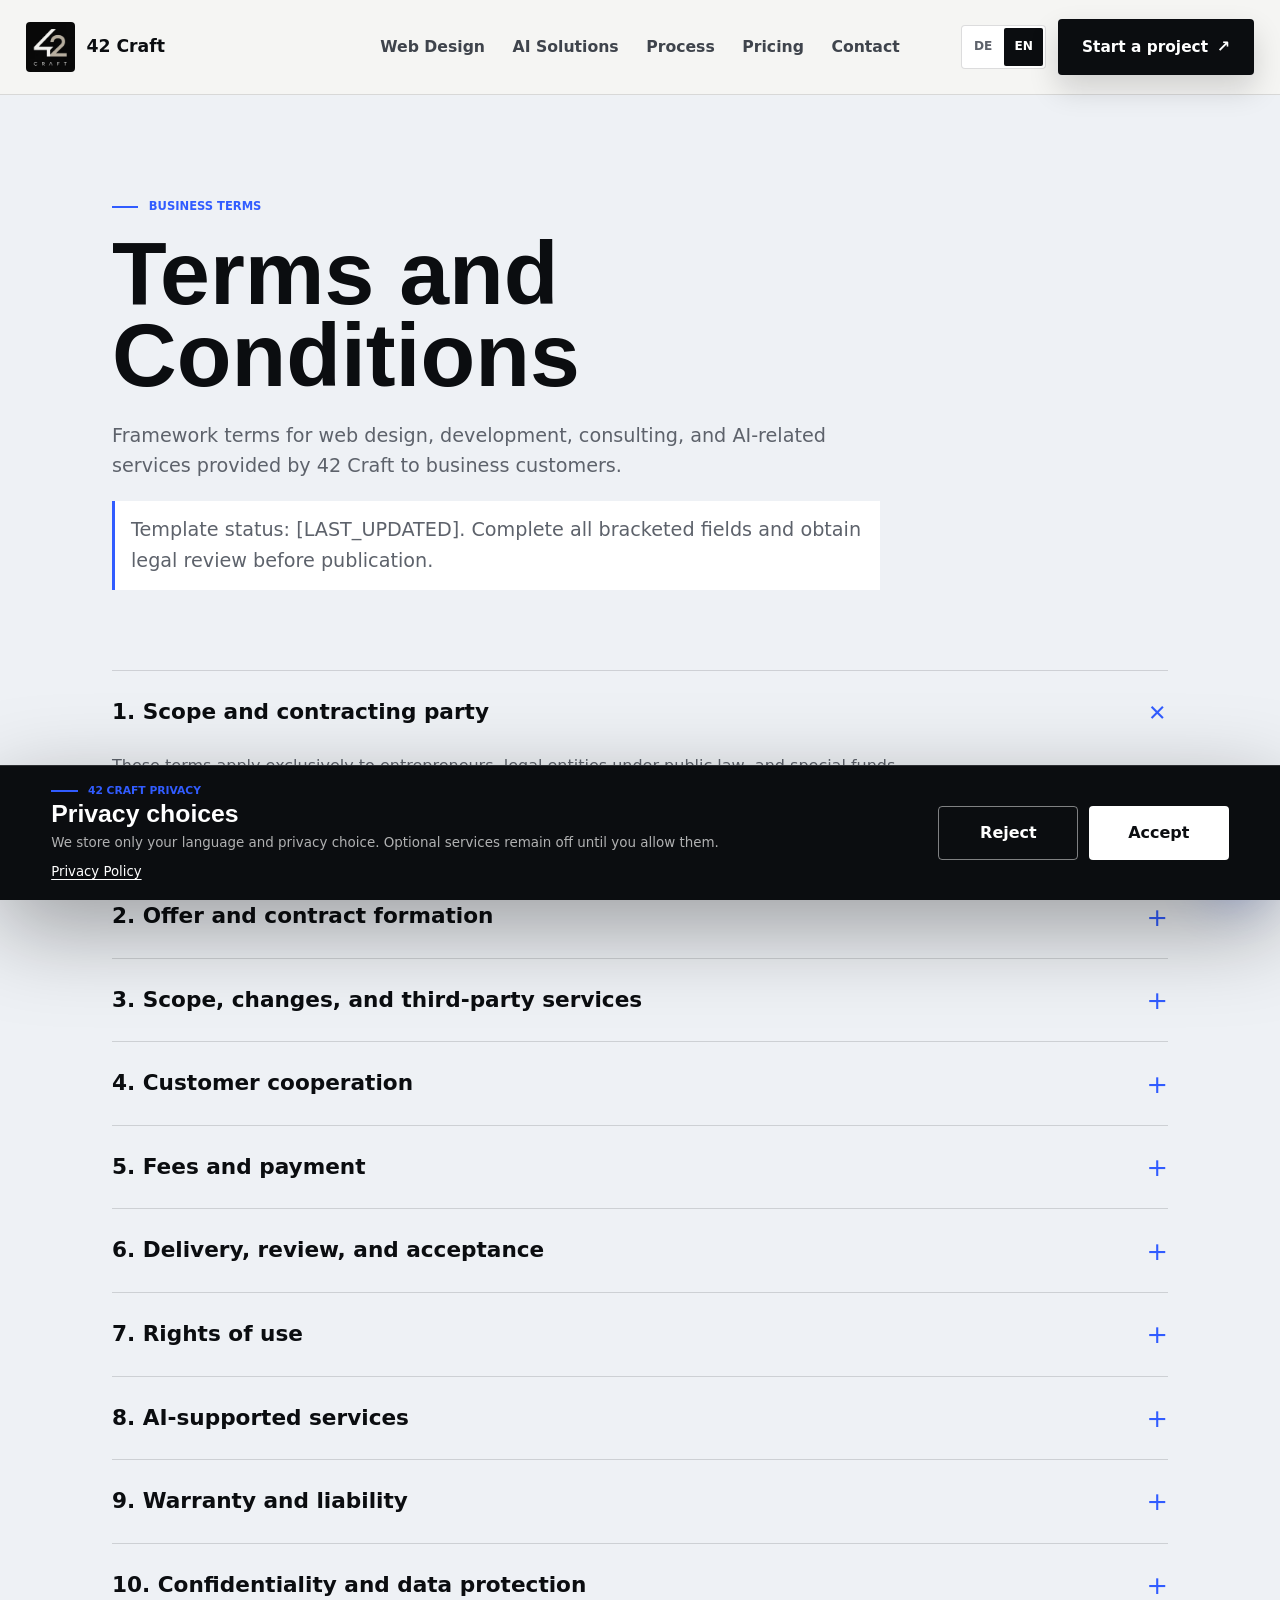
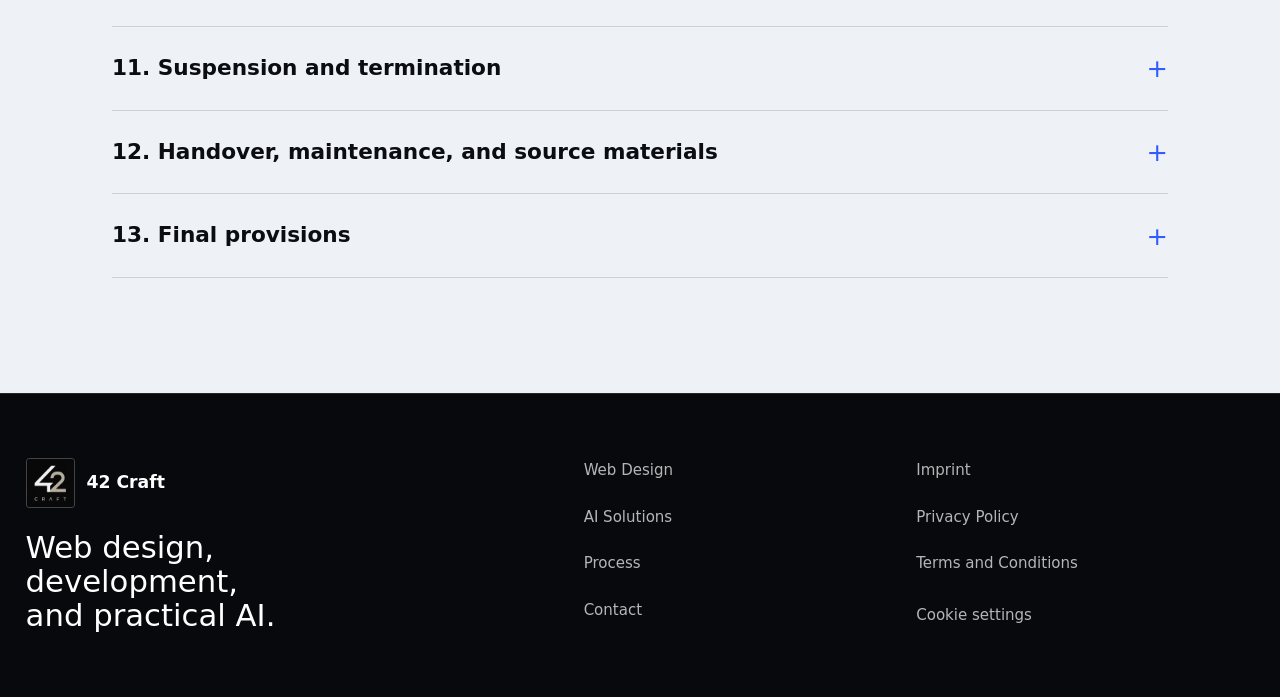
==== commit 5008906c: "Update agb.htmlFix encoding in agb.html" ====
--- a/agb.html
+++ b/agb.html
@@ -1,4 +1,4 @@
-�<!doctype html>
+<!doctype html>
 <html lang="en">
   <head>
     <meta charset="utf-8" />
@@ -28,7 +28,7 @@
         <header class="legal-hero reveal"><p class="eyebrow">Business terms</p><h1>Terms and Conditions</h1><p>Framework terms for web design, development, consulting, and AI-related services provided by 42 Craft to business customers.</p><p class="legal-note">Template status: [LAST_UPDATED]. Complete all bracketed fields and obtain legal review before publication.</p></header>
         <div class="legal-sections">
           <details class="legal-disclosure reveal" open><summary>1. Scope and contracting party</summary><div><p>These terms apply exclusively to entrepreneurs, legal entities under public law, and special funds under public law. The contracting party is [LEGAL_COMPANY_NAME], [LEGAL_ADDRESS]. Conflicting customer terms apply only if expressly accepted in writing.</p></div></details>
-          <details class="legal-disclosure reveal"><summary>2. Offer and contract formation</summary><div><p>Our offers are valid for [OFFER_VALIDITY] unless stated otherwise. A contract is formed when the customer accepts the offer in text form or when 42 Craft begins performance at the customer�"s request.</p></div></details>
+          <details class="legal-disclosure reveal"><summary>2. Offer and contract formation</summary><div><p>Our offers are valid for [OFFER_VALIDITY] unless stated otherwise. A contract is formed when the customer accepts the offer in text form or when 42 Craft begins performance at the customer's request.</p></div></details>
           <details class="legal-disclosure reveal"><summary>3. Scope, changes, and third-party services</summary><div><p>The agreed offer defines the scope. Additional work and change requests are quoted separately or billed at [HOURLY_RATE]. Third-party services, licenses, hosting, domains, fonts, APIs, and usage-based AI costs are included only when expressly stated.</p></div></details>
           <details class="legal-disclosure reveal"><summary>4. Customer cooperation</summary><div><p>The customer provides content, access, approvals, legal notices, and feedback in the agreed formats and timeframes. Delays caused by missing cooperation extend deadlines appropriately. The customer is responsible for the rights and legality of supplied materials.</p></div></details>
           <details class="legal-disclosure reveal"><summary>5. Fees and payment</summary><div><p>All prices are net plus statutory VAT. Payment schedule: [PAYMENT_SCHEDULE]. Invoices are due within [PAYMENT_TERM] without deduction. 42 Craft may pause work when due payments remain outstanding after notice.</p></div></details>
@@ -46,22 +46,19 @@
       <article class="container legal-document" data-language-content="de" hidden>
         <header class="legal-hero reveal"><p class="eyebrow">Geschäftsbedingungen</p><h1>Allgemeine Geschäftsbedingungen</h1><p>Rahmenbedingungen für Webdesign, Entwicklung, Beratung und KI-bezogene Leistungen von 42 Craft gegenüber Geschäftskunden.</p><p class="legal-note">Vorlagenstand: [LAST_UPDATED]. Vor der Veröffentlichung müssen alle Angaben in eckigen Klammern ergänzt und rechtlich geprüft werden.</p></header>
         <div class="legal-sections">
-          <details class="legal-disclosure reveal" open><summary>1. Geltungsbereich und Vertragspartner</summary><div><p>Diese Bedingungen gelten ausschlie�xlich gegenüber Unternehmern, juristischen Personen des öffentlichen Rechts und öffentlich-rechtlichen Sondervermögen. Vertragspartner ist [LEGAL_COMPANY_NAME], [LEGAL_ADDRESS]. Entgegenstehende Bedingungen des Kunden gelten nur, wenn sie ausdrücklich in Textform anerkannt wurden.</p></div></details>
+          <details class="legal-disclosure reveal" open><summary>1. Geltungsbereich und Vertragspartner</summary><div><p>Diese Bedingungen gelten ausschließlich gegenüber Unternehmern, juristischen Personen des öffentlichen Rechts und öffentlich-rechtlichen Sondervermögen. Vertragspartner ist [LEGAL_COMPANY_NAME], [LEGAL_ADDRESS]. Entgegenstehende Bedingungen des Kunden gelten nur, wenn sie ausdrücklich in Textform anerkannt wurden.</p></div></details>
           <details class="legal-disclosure reveal"><summary>2. Angebot und Vertragsschluss</summary><div><p>Unsere Angebote gelten für [OFFER_VALIDITY], sofern nichts anderes angegeben ist. Ein Vertrag kommt zustande, wenn der Kunde das Angebot in Textform annimmt oder 42 Craft auf Wunsch des Kunden mit der Leistung beginnt.</p></div></details>
-          <details class="legal-disclosure reveal"><summary>3. Leistungsumfang, �-nderungen und Drittdienste</summary><div><p>Das vereinbarte Angebot bestimmt den Leistungsumfang. Zusatzleistungen und �-nderungswünsche werden gesondert angeboten oder mit [HOURLY_RATE] berechnet. Drittdienste, Lizenzen, Hosting, Domains, Schriftarten, APIs und nutzungsabhängige KI-Kosten sind nur enthalten, wenn dies ausdrücklich vereinbart wurde.</p></div></details>
-          <details class="legal-disclosure reveal"><summary>4. Mitwirkung des Kunden</summary><div><p>Der Kunde stellt Inhalte, Zugänge, Freigaben, Rechtstexte und Feedback in den vereinbarten Formaten und Fristen bereit. Verzögerungen durch fehlende Mitwirkung verlängern Fristen angemessen. Für Rechte und Rechtmä�xigkeit bereitgestellter Materialien ist der Kunde verantwortlich.</p></div></details>
+          <details class="legal-disclosure reveal"><summary>3. Leistungsumfang, Änderungen und Drittdienste</summary><div><p>Das vereinbarte Angebot bestimmt den Leistungsumfang. Zusatzleistungen und Änderungswünsche werden gesondert angeboten oder mit [HOURLY_RATE] berechnet. Drittdienste, Lizenzen, Hosting, Domains, Schriftarten, APIs und nutzungsabhängige KI-Kosten sind nur enthalten, wenn dies ausdrücklich vereinbart wurde.</p></div></details>
+          <details class="legal-disclosure reveal"><summary>4. Mitwirkung des Kunden</summary><div><p>Der Kunde stellt Inhalte, Zugänge, Freigaben, Rechtstexte und Feedback in den vereinbarten Formaten und Fristen bereit. Verzögerungen durch fehlende Mitwirkung verlängern Fristen angemessen. Für Rechte und Rechtmäßigkeit bereitgestellter Materialien ist der Kunde verantwortlich.</p></div></details>
           <details class="legal-disclosure reveal"><summary>5. Vergütung und Zahlung</summary><div><p>Alle Preise verstehen sich netto zuzüglich gesetzlicher Umsatzsteuer. Zahlungsplan: [PAYMENT_SCHEDULE]. Rechnungen sind innerhalb von [PAYMENT_TERM] ohne Abzug fällig. 42 Craft darf Arbeiten nach Hinweis pausieren, wenn fällige Zahlungen offenbleiben.</p></div></details>
-          <details class="legal-disclosure reveal"><summary>6. Lieferung, Prüfung und Abnahme</summary><div><p>Liefertermine sind nur verbindlich, wenn sie ausdrücklich als verbindlich bestätigt wurden. Nach Fertigstellung kann 42 Craft zur Abnahme auffordern und eine angemessene Prüffrist von [ACCEPTANCE_PERIOD] setzen. Unwesentliche Mängel hindern die Abnahme nicht. Eine Abnahmefiktion tritt ausschlie�xlich unter den gesetzlichen Voraussetzungen ein, insbesondere wenn der Kunde die Abnahme innerhalb einer angemessenen Frist nicht unter Angabe mindestens eines Mangels verweigert.</p></div></details>
+          <details class="legal-disclosure reveal"><summary>6. Lieferung, Prüfung und Abnahme</summary><div><p>Liefertermine sind nur verbindlich, wenn sie ausdrücklich als verbindlich bestätigt wurden. Nach Fertigstellung kann 42 Craft zur Abnahme auffordern und eine angemessene Prüffrist von [ACCEPTANCE_PERIOD] setzen. Unwesentliche Mängel hindern die Abnahme nicht. Eine Abnahmefiktion tritt ausschließlich unter den gesetzlichen Voraussetzungen ein, insbesondere wenn der Kunde die Abnahme innerhalb einer angemessenen Frist nicht unter Angabe mindestens eines Mangels verweigert.</p></div></details>
           <details class="legal-disclosure reveal"><summary>7. Nutzungsrechte</summary><div><p>Nach vollständiger Zahlung erhält der Kunde die im Angebot bestimmten Nutzungsrechte. Wiederverwendbare Methoden, Komponenten, Bibliotheken, Know-how und vorbestehende Materialien verbleiben bei 42 Craft oder den jeweiligen Lizenzgebern. Eine Portfolio-Nutzung ist zulässig, sofern nicht [PORTFOLIO_OPT_OUT_PROCESS].</p></div></details>
-          <details class="legal-disclosure reveal"><summary>8. KI-gestützte Leistungen</summary><div><p>KI kann unter menschlicher Steuerung Recherche, Ideenfindung, Inhalte, Code-Prüfung, Automatisierung oder Qualitätssicherung unterstützen. Ergebnisse werden im vereinbarten Umfang geprüft; für die abschlie�xende sachliche, regulatorische und branchenspezifische Freigabe bleibt der Kunde verantwortlich. Vertrauliche Daten dürfen nur unter den vereinbarten Verarbeitungsbedingungen an externe KI-Dienste übermittelt werden.</p></div></details>
+          <details class="legal-disclosure reveal"><summary>8. KI-gestützte Leistungen</summary><div><p>KI kann unter menschlicher Steuerung Recherche, Ideenfindung, Inhalte, Code-Prüfung, Automatisierung oder Qualitätssicherung unterstützen. Ergebnisse werden im vereinbarten Umfang geprüft; für die abschließende sachliche, regulatorische und branchenspezifische Freigabe bleibt der Kunde verantwortlich. Vertrauliche Daten dürfen nur unter den vereinbarten Verarbeitungsbedingungen an externe KI-Dienste übermittelt werden.</p></div></details>
           <details class="legal-disclosure reveal"><summary>9. Gewährleistung und Haftung</summary><div><p>42 Craft behebt reproduzierbare Mängel im gesetzlichen Rahmen. Unbeschränkt gehaftet wird bei Vorsatz, grober Fahrlässigkeit, Verletzung von Leben, Körper oder Gesundheit sowie zwingender gesetzlicher Haftung. Bei leichter Fahrlässigkeit hinsichtlich wesentlicher Vertragspflichten ist die Haftung auf den vorhersehbaren, typischen Schaden begrenzt. Eine wirksame vertragliche Haftungsgrenze ist hier einzutragen: [LIABILITY_CAP].</p></div></details>
-          <details class="legal-disclosure reveal"><summary>10. Vertraulichkeit und Datenschutz</summary><div><p>Beide Parteien behandeln vertrauliche Geschäftsinformationen vertraulich. Verarbeitet 42 Craft personenbezogene Daten im Auftrag des Kunden, schlie�xen die Parteien bei Bedarf einen Auftragsverarbeitungsvertrag.</p></div></details>
+          <details class="legal-disclosure reveal"><summary>10. Vertraulichkeit und Datenschutz</summary><div><p>Beide Parteien behandeln vertrauliche Geschäftsinformationen vertraulich. Verarbeitet 42 Craft personenbezogene Daten im Auftrag des Kunden, schließen die Parteien bei Bedarf einen Auftragsverarbeitungsvertrag.</p></div></details>
           <details class="legal-disclosure reveal"><summary>11. Unterbrechung und Kündigung</summary><div><p>Beide Parteien können aus wichtigem Grund kündigen. Pausiert oder beendet der Kunde ein Projekt ohne wichtigen Grund, sind erbrachte Leistungen, verbindliche Drittkosten und reservierte Kapazitäten nach folgender Regelung zu vergüten: [CANCELLATION_AND_PAUSE_TERMS]. Gesetzliche Rechte bleiben unberührt.</p></div></details>
-          <details class="legal-disclosure reveal"><summary>12. �Sbergabe, Wartung und Quelldateien</summary><div><p>Das Angebot bestimmt, welche Quelldateien, Zugangsdaten, Dokumentationen und Deployment-Unterlagen übergeben werden. Wartung, Hosting, Sicherheitsupdates, Inhaltsänderungen und die Kompatibilität mit Drittdiensten nach der Abnahme sind nur enthalten, wenn dies ausdrücklich vereinbart wurde.</p></div></details>
-          <details class="legal-disclosure reveal"><summary>13. Schlussbestimmungen</summary><div><p>Es gilt deutsches Recht unter Ausschluss des Kollisionsrechts und des UN-Kaufrechts. Gerichtsstand, soweit rechtlich zulässig: [JURISDICTION]. �-nderungen sollen in Textform dokumentiert werden. Ist eine Bestimmung unwirksam, bleiben die übrigen Bestimmungen unberührt.</p></div></details>
+          <details class="legal-disclosure reveal"><summary>12. Übergabe, Wartung und Quelldateien</summary><div><p>Das Angebot bestimmt, welche Quelldateien, Zugangsdaten, Dokumentationen und Deployment-Unterlagen übergeben werden. Wartung, Hosting, Sicherheitsupdates, Inhaltsänderungen und die Kompatibilität mit Drittdiensten nach der Abnahme sind nur enthalten, wenn dies ausdrücklich vereinbart wurde.</p></div></details>
+          <details class="legal-disclosure reveal"><summary>13. Schlussbestimmungen</summary><div><p>Es gilt deutsches Recht unter Ausschluss des Kollisionsrechts und des UN-Kaufrechts. Gerichtsstand, soweit rechtlich zulässig: [JURISDICTION]. Änderungen sollen in Textform dokumentiert werden. Ist eine Bestimmung unwirksam, bleiben die übrigen Bestimmungen unberührt.</p></div></details>
         </div>
       </article>
     </main>
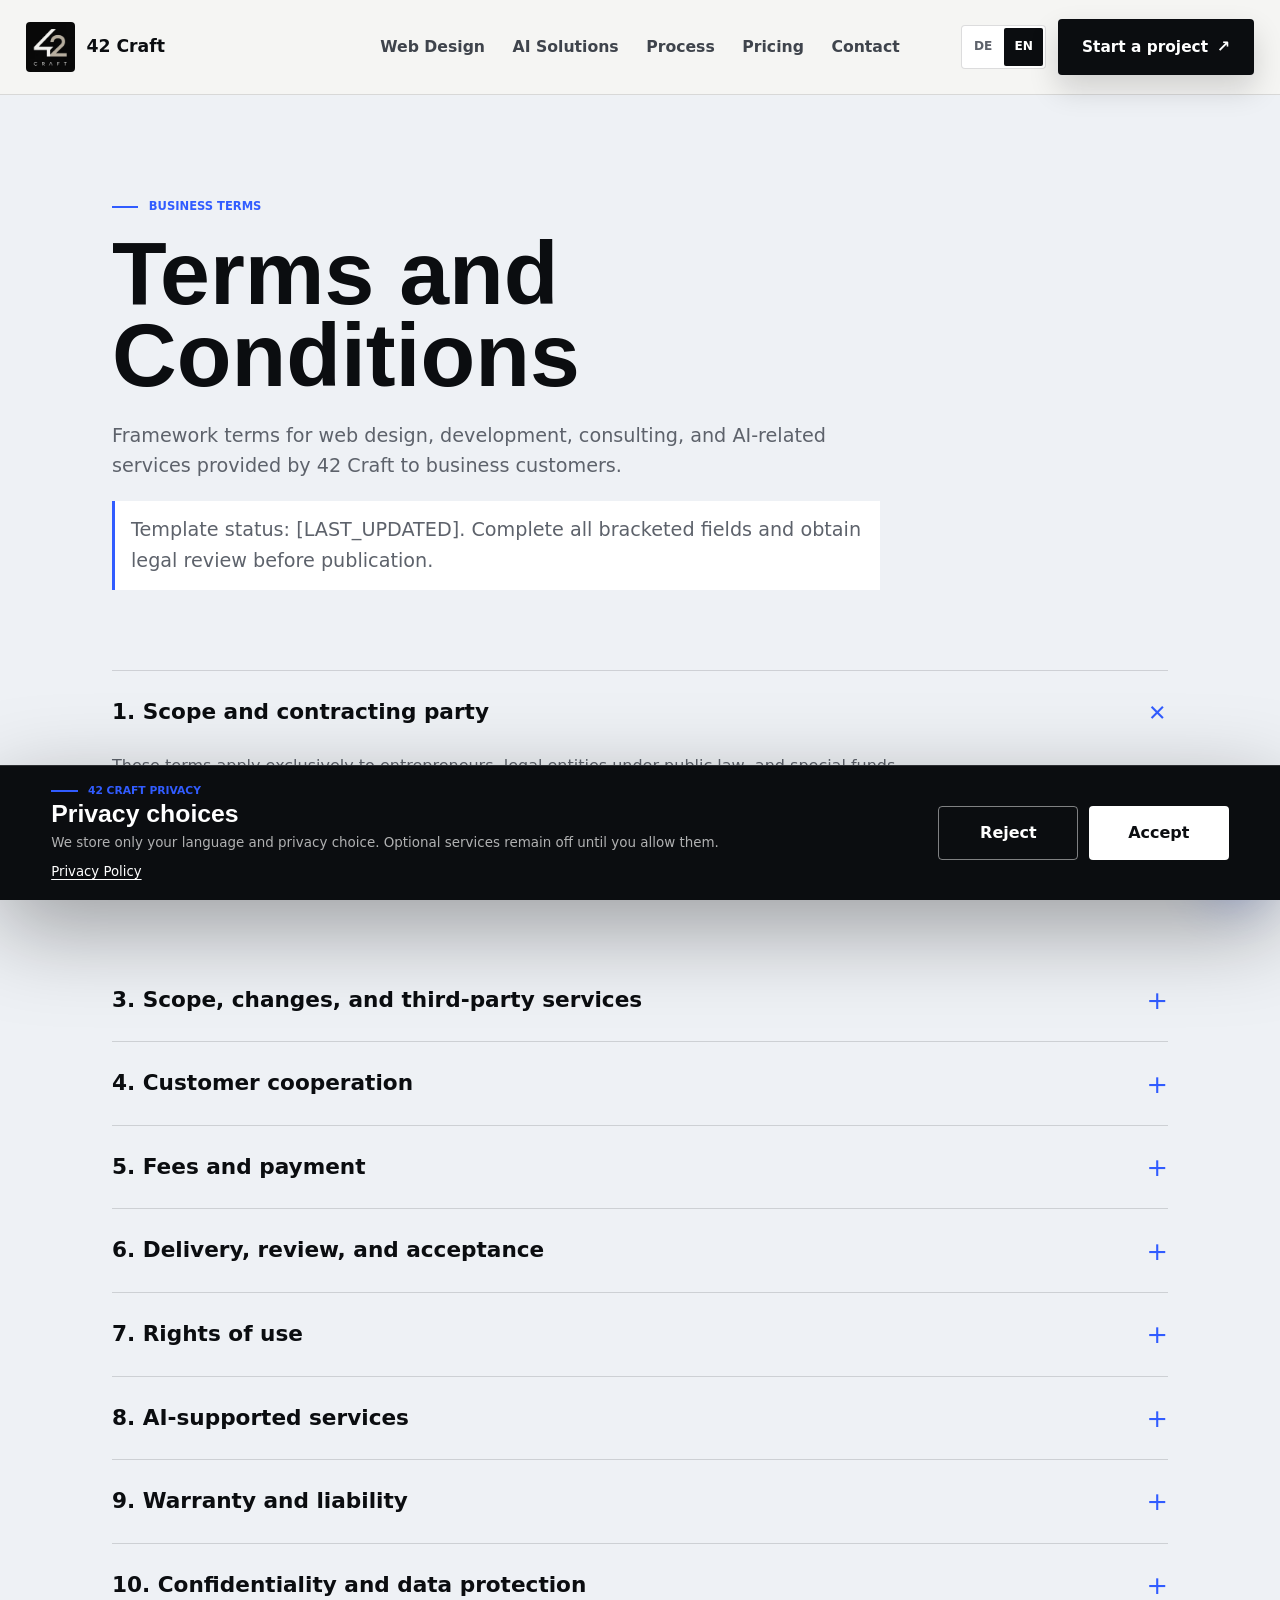
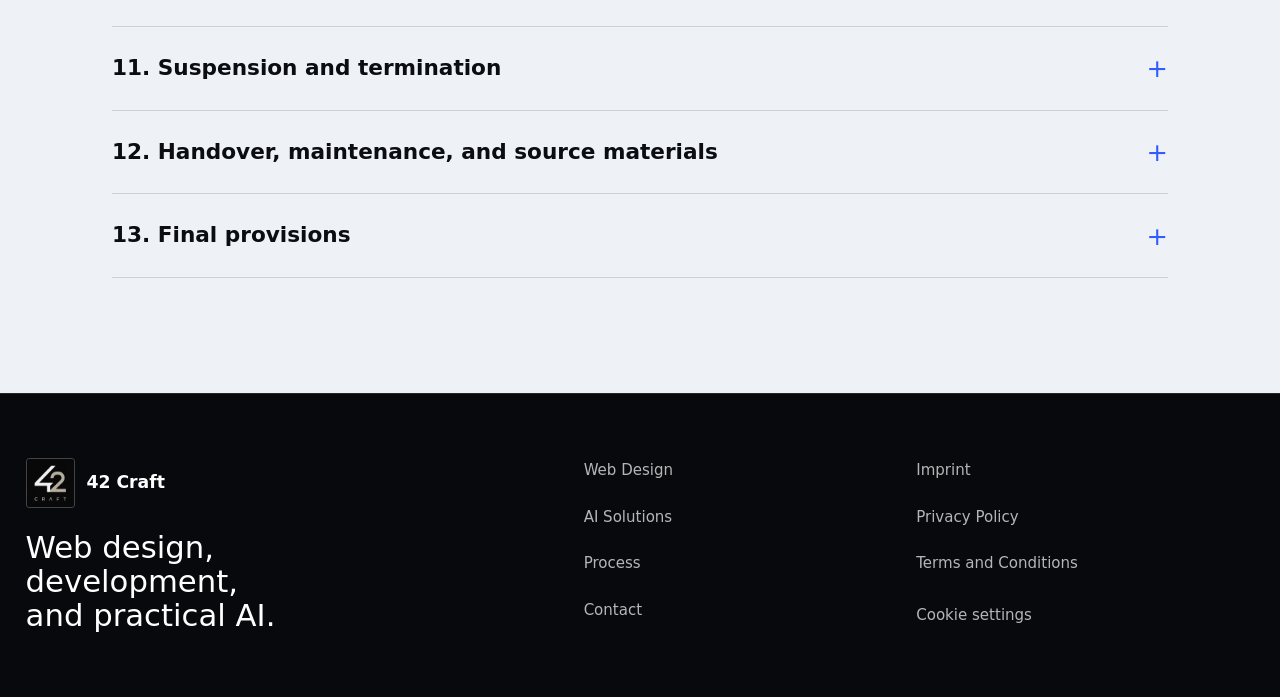
==== commit 835f4656: "Update agb.htmlAdd supplied contact data to agb.html" ====
--- a/agb.html
+++ b/agb.html
@@ -1,4 +1,4 @@
-<!doctype html>
+﻿<!doctype html>
 <html lang="en">
   <head>
     <meta charset="utf-8" />
@@ -27,7 +27,7 @@
       <article class="container legal-document" data-language-content="en">
         <header class="legal-hero reveal"><p class="eyebrow">Business terms</p><h1>Terms and Conditions</h1><p>Framework terms for web design, development, consulting, and AI-related services provided by 42 Craft to business customers.</p><p class="legal-note">Template status: [LAST_UPDATED]. Complete all bracketed fields and obtain legal review before publication.</p></header>
         <div class="legal-sections">
-          <details class="legal-disclosure reveal" open><summary>1. Scope and contracting party</summary><div><p>These terms apply exclusively to entrepreneurs, legal entities under public law, and special funds under public law. The contracting party is [LEGAL_COMPANY_NAME], [LEGAL_ADDRESS]. Conflicting customer terms apply only if expressly accepted in writing.</p></div></details>
+          <details class="legal-disclosure reveal" open><summary>1. Scope and contracting party</summary><div><p>These terms apply exclusively to entrepreneurs, legal entities under public law, and special funds under public law. The contracting party is 42 Craft, [LEGAL_ADDRESS]. Conflicting customer terms apply only if expressly accepted in writing.</p></div></details>
           <details class="legal-disclosure reveal"><summary>2. Offer and contract formation</summary><div><p>Our offers are valid for [OFFER_VALIDITY] unless stated otherwise. A contract is formed when the customer accepts the offer in text form or when 42 Craft begins performance at the customer's request.</p></div></details>
           <details class="legal-disclosure reveal"><summary>3. Scope, changes, and third-party services</summary><div><p>The agreed offer defines the scope. Additional work and change requests are quoted separately or billed at [HOURLY_RATE]. Third-party services, licenses, hosting, domains, fonts, APIs, and usage-based AI costs are included only when expressly stated.</p></div></details>
           <details class="legal-disclosure reveal"><summary>4. Customer cooperation</summary><div><p>The customer provides content, access, approvals, legal notices, and feedback in the agreed formats and timeframes. Delays caused by missing cooperation extend deadlines appropriately. The customer is responsible for the rights and legality of supplied materials.</p></div></details>
@@ -44,21 +44,21 @@
       </article>
 
       <article class="container legal-document" data-language-content="de" hidden>
-        <header class="legal-hero reveal"><p class="eyebrow">Geschäftsbedingungen</p><h1>Allgemeine Geschäftsbedingungen</h1><p>Rahmenbedingungen für Webdesign, Entwicklung, Beratung und KI-bezogene Leistungen von 42 Craft gegenüber Geschäftskunden.</p><p class="legal-note">Vorlagenstand: [LAST_UPDATED]. Vor der Veröffentlichung müssen alle Angaben in eckigen Klammern ergänzt und rechtlich geprüft werden.</p></header>
+        <header class="legal-hero reveal"><p class="eyebrow">GeschÃ¤ftsbedingungen</p><h1>Allgemeine GeschÃ¤ftsbedingungen</h1><p>Rahmenbedingungen fÃ¼r Webdesign, Entwicklung, Beratung und KI-bezogene Leistungen von 42 Craft gegenÃ¼ber GeschÃ¤ftskunden.</p><p class="legal-note">Vorlagenstand: [LAST_UPDATED]. Vor der VerÃ¶ffentlichung mÃ¼ssen alle Angaben in eckigen Klammern ergÃ¤nzt und rechtlich geprÃ¼ft werden.</p></header>
         <div class="legal-sections">
-          <details class="legal-disclosure reveal" open><summary>1. Geltungsbereich und Vertragspartner</summary><div><p>Diese Bedingungen gelten ausschließlich gegenüber Unternehmern, juristischen Personen des öffentlichen Rechts und öffentlich-rechtlichen Sondervermögen. Vertragspartner ist [LEGAL_COMPANY_NAME], [LEGAL_ADDRESS]. Entgegenstehende Bedingungen des Kunden gelten nur, wenn sie ausdrücklich in Textform anerkannt wurden.</p></div></details>
-          <details class="legal-disclosure reveal"><summary>2. Angebot und Vertragsschluss</summary><div><p>Unsere Angebote gelten für [OFFER_VALIDITY], sofern nichts anderes angegeben ist. Ein Vertrag kommt zustande, wenn der Kunde das Angebot in Textform annimmt oder 42 Craft auf Wunsch des Kunden mit der Leistung beginnt.</p></div></details>
-          <details class="legal-disclosure reveal"><summary>3. Leistungsumfang, Änderungen und Drittdienste</summary><div><p>Das vereinbarte Angebot bestimmt den Leistungsumfang. Zusatzleistungen und Änderungswünsche werden gesondert angeboten oder mit [HOURLY_RATE] berechnet. Drittdienste, Lizenzen, Hosting, Domains, Schriftarten, APIs und nutzungsabhängige KI-Kosten sind nur enthalten, wenn dies ausdrücklich vereinbart wurde.</p></div></details>
-          <details class="legal-disclosure reveal"><summary>4. Mitwirkung des Kunden</summary><div><p>Der Kunde stellt Inhalte, Zugänge, Freigaben, Rechtstexte und Feedback in den vereinbarten Formaten und Fristen bereit. Verzögerungen durch fehlende Mitwirkung verlängern Fristen angemessen. Für Rechte und Rechtmäßigkeit bereitgestellter Materialien ist der Kunde verantwortlich.</p></div></details>
-          <details class="legal-disclosure reveal"><summary>5. Vergütung und Zahlung</summary><div><p>Alle Preise verstehen sich netto zuzüglich gesetzlicher Umsatzsteuer. Zahlungsplan: [PAYMENT_SCHEDULE]. Rechnungen sind innerhalb von [PAYMENT_TERM] ohne Abzug fällig. 42 Craft darf Arbeiten nach Hinweis pausieren, wenn fällige Zahlungen offenbleiben.</p></div></details>
-          <details class="legal-disclosure reveal"><summary>6. Lieferung, Prüfung und Abnahme</summary><div><p>Liefertermine sind nur verbindlich, wenn sie ausdrücklich als verbindlich bestätigt wurden. Nach Fertigstellung kann 42 Craft zur Abnahme auffordern und eine angemessene Prüffrist von [ACCEPTANCE_PERIOD] setzen. Unwesentliche Mängel hindern die Abnahme nicht. Eine Abnahmefiktion tritt ausschließlich unter den gesetzlichen Voraussetzungen ein, insbesondere wenn der Kunde die Abnahme innerhalb einer angemessenen Frist nicht unter Angabe mindestens eines Mangels verweigert.</p></div></details>
-          <details class="legal-disclosure reveal"><summary>7. Nutzungsrechte</summary><div><p>Nach vollständiger Zahlung erhält der Kunde die im Angebot bestimmten Nutzungsrechte. Wiederverwendbare Methoden, Komponenten, Bibliotheken, Know-how und vorbestehende Materialien verbleiben bei 42 Craft oder den jeweiligen Lizenzgebern. Eine Portfolio-Nutzung ist zulässig, sofern nicht [PORTFOLIO_OPT_OUT_PROCESS].</p></div></details>
-          <details class="legal-disclosure reveal"><summary>8. KI-gestützte Leistungen</summary><div><p>KI kann unter menschlicher Steuerung Recherche, Ideenfindung, Inhalte, Code-Prüfung, Automatisierung oder Qualitätssicherung unterstützen. Ergebnisse werden im vereinbarten Umfang geprüft; für die abschließende sachliche, regulatorische und branchenspezifische Freigabe bleibt der Kunde verantwortlich. Vertrauliche Daten dürfen nur unter den vereinbarten Verarbeitungsbedingungen an externe KI-Dienste übermittelt werden.</p></div></details>
-          <details class="legal-disclosure reveal"><summary>9. Gewährleistung und Haftung</summary><div><p>42 Craft behebt reproduzierbare Mängel im gesetzlichen Rahmen. Unbeschränkt gehaftet wird bei Vorsatz, grober Fahrlässigkeit, Verletzung von Leben, Körper oder Gesundheit sowie zwingender gesetzlicher Haftung. Bei leichter Fahrlässigkeit hinsichtlich wesentlicher Vertragspflichten ist die Haftung auf den vorhersehbaren, typischen Schaden begrenzt. Eine wirksame vertragliche Haftungsgrenze ist hier einzutragen: [LIABILITY_CAP].</p></div></details>
-          <details class="legal-disclosure reveal"><summary>10. Vertraulichkeit und Datenschutz</summary><div><p>Beide Parteien behandeln vertrauliche Geschäftsinformationen vertraulich. Verarbeitet 42 Craft personenbezogene Daten im Auftrag des Kunden, schließen die Parteien bei Bedarf einen Auftragsverarbeitungsvertrag.</p></div></details>
-          <details class="legal-disclosure reveal"><summary>11. Unterbrechung und Kündigung</summary><div><p>Beide Parteien können aus wichtigem Grund kündigen. Pausiert oder beendet der Kunde ein Projekt ohne wichtigen Grund, sind erbrachte Leistungen, verbindliche Drittkosten und reservierte Kapazitäten nach folgender Regelung zu vergüten: [CANCELLATION_AND_PAUSE_TERMS]. Gesetzliche Rechte bleiben unberührt.</p></div></details>
-          <details class="legal-disclosure reveal"><summary>12. Übergabe, Wartung und Quelldateien</summary><div><p>Das Angebot bestimmt, welche Quelldateien, Zugangsdaten, Dokumentationen und Deployment-Unterlagen übergeben werden. Wartung, Hosting, Sicherheitsupdates, Inhaltsänderungen und die Kompatibilität mit Drittdiensten nach der Abnahme sind nur enthalten, wenn dies ausdrücklich vereinbart wurde.</p></div></details>
-          <details class="legal-disclosure reveal"><summary>13. Schlussbestimmungen</summary><div><p>Es gilt deutsches Recht unter Ausschluss des Kollisionsrechts und des UN-Kaufrechts. Gerichtsstand, soweit rechtlich zulässig: [JURISDICTION]. Änderungen sollen in Textform dokumentiert werden. Ist eine Bestimmung unwirksam, bleiben die übrigen Bestimmungen unberührt.</p></div></details>
+          <details class="legal-disclosure reveal" open><summary>1. Geltungsbereich und Vertragspartner</summary><div><p>Diese Bedingungen gelten ausschlieÃŸlich gegenÃ¼ber Unternehmern, juristischen Personen des Ã¶ffentlichen Rechts und Ã¶ffentlich-rechtlichen SondervermÃ¶gen. Vertragspartner ist 42 Craft, [LEGAL_ADDRESS]. Entgegenstehende Bedingungen des Kunden gelten nur, wenn sie ausdrÃ¼cklich in Textform anerkannt wurden.</p></div></details>
+          <details class="legal-disclosure reveal"><summary>2. Angebot und Vertragsschluss</summary><div><p>Unsere Angebote gelten fÃ¼r [OFFER_VALIDITY], sofern nichts anderes angegeben ist. Ein Vertrag kommt zustande, wenn der Kunde das Angebot in Textform annimmt oder 42 Craft auf Wunsch des Kunden mit der Leistung beginnt.</p></div></details>
+          <details class="legal-disclosure reveal"><summary>3. Leistungsumfang, Ã„nderungen und Drittdienste</summary><div><p>Das vereinbarte Angebot bestimmt den Leistungsumfang. Zusatzleistungen und Ã„nderungswÃ¼nsche werden gesondert angeboten oder mit [HOURLY_RATE] berechnet. Drittdienste, Lizenzen, Hosting, Domains, Schriftarten, APIs und nutzungsabhÃ¤ngige KI-Kosten sind nur enthalten, wenn dies ausdrÃ¼cklich vereinbart wurde.</p></div></details>
+          <details class="legal-disclosure reveal"><summary>4. Mitwirkung des Kunden</summary><div><p>Der Kunde stellt Inhalte, ZugÃ¤nge, Freigaben, Rechtstexte und Feedback in den vereinbarten Formaten und Fristen bereit. VerzÃ¶gerungen durch fehlende Mitwirkung verlÃ¤ngern Fristen angemessen. FÃ¼r Rechte und RechtmÃ¤ÃŸigkeit bereitgestellter Materialien ist der Kunde verantwortlich.</p></div></details>
+          <details class="legal-disclosure reveal"><summary>5. VergÃ¼tung und Zahlung</summary><div><p>Alle Preise verstehen sich netto zuzÃ¼glich gesetzlicher Umsatzsteuer. Zahlungsplan: [PAYMENT_SCHEDULE]. Rechnungen sind innerhalb von [PAYMENT_TERM] ohne Abzug fÃ¤llig. 42 Craft darf Arbeiten nach Hinweis pausieren, wenn fÃ¤llige Zahlungen offenbleiben.</p></div></details>
+          <details class="legal-disclosure reveal"><summary>6. Lieferung, PrÃ¼fung und Abnahme</summary><div><p>Liefertermine sind nur verbindlich, wenn sie ausdrÃ¼cklich als verbindlich bestÃ¤tigt wurden. Nach Fertigstellung kann 42 Craft zur Abnahme auffordern und eine angemessene PrÃ¼ffrist von [ACCEPTANCE_PERIOD] setzen. Unwesentliche MÃ¤ngel hindern die Abnahme nicht. Eine Abnahmefiktion tritt ausschlieÃŸlich unter den gesetzlichen Voraussetzungen ein, insbesondere wenn der Kunde die Abnahme innerhalb einer angemessenen Frist nicht unter Angabe mindestens eines Mangels verweigert.</p></div></details>
+          <details class="legal-disclosure reveal"><summary>7. Nutzungsrechte</summary><div><p>Nach vollstÃ¤ndiger Zahlung erhÃ¤lt der Kunde die im Angebot bestimmten Nutzungsrechte. Wiederverwendbare Methoden, Komponenten, Bibliotheken, Know-how und vorbestehende Materialien verbleiben bei 42 Craft oder den jeweiligen Lizenzgebern. Eine Portfolio-Nutzung ist zulÃ¤ssig, sofern nicht [PORTFOLIO_OPT_OUT_PROCESS].</p></div></details>
+          <details class="legal-disclosure reveal"><summary>8. KI-gestÃ¼tzte Leistungen</summary><div><p>KI kann unter menschlicher Steuerung Recherche, Ideenfindung, Inhalte, Code-PrÃ¼fung, Automatisierung oder QualitÃ¤tssicherung unterstÃ¼tzen. Ergebnisse werden im vereinbarten Umfang geprÃ¼ft; fÃ¼r die abschlieÃŸende sachliche, regulatorische und branchenspezifische Freigabe bleibt der Kunde verantwortlich. Vertrauliche Daten dÃ¼rfen nur unter den vereinbarten Verarbeitungsbedingungen an externe KI-Dienste Ã¼bermittelt werden.</p></div></details>
+          <details class="legal-disclosure reveal"><summary>9. GewÃ¤hrleistung und Haftung</summary><div><p>42 Craft behebt reproduzierbare MÃ¤ngel im gesetzlichen Rahmen. UnbeschrÃ¤nkt gehaftet wird bei Vorsatz, grober FahrlÃ¤ssigkeit, Verletzung von Leben, KÃ¶rper oder Gesundheit sowie zwingender gesetzlicher Haftung. Bei leichter FahrlÃ¤ssigkeit hinsichtlich wesentlicher Vertragspflichten ist die Haftung auf den vorhersehbaren, typischen Schaden begrenzt. Eine wirksame vertragliche Haftungsgrenze ist hier einzutragen: [LIABILITY_CAP].</p></div></details>
+          <details class="legal-disclosure reveal"><summary>10. Vertraulichkeit und Datenschutz</summary><div><p>Beide Parteien behandeln vertrauliche GeschÃ¤ftsinformationen vertraulich. Verarbeitet 42 Craft personenbezogene Daten im Auftrag des Kunden, schlieÃŸen die Parteien bei Bedarf einen Auftragsverarbeitungsvertrag.</p></div></details>
+          <details class="legal-disclosure reveal"><summary>11. Unterbrechung und KÃ¼ndigung</summary><div><p>Beide Parteien kÃ¶nnen aus wichtigem Grund kÃ¼ndigen. Pausiert oder beendet der Kunde ein Projekt ohne wichtigen Grund, sind erbrachte Leistungen, verbindliche Drittkosten und reservierte KapazitÃ¤ten nach folgender Regelung zu vergÃ¼ten: [CANCELLATION_AND_PAUSE_TERMS]. Gesetzliche Rechte bleiben unberÃ¼hrt.</p></div></details>
+          <details class="legal-disclosure reveal"><summary>12. Ãœbergabe, Wartung und Quelldateien</summary><div><p>Das Angebot bestimmt, welche Quelldateien, Zugangsdaten, Dokumentationen und Deployment-Unterlagen Ã¼bergeben werden. Wartung, Hosting, Sicherheitsupdates, InhaltsÃ¤nderungen und die KompatibilitÃ¤t mit Drittdiensten nach der Abnahme sind nur enthalten, wenn dies ausdrÃ¼cklich vereinbart wurde.</p></div></details>
+          <details class="legal-disclosure reveal"><summary>13. Schlussbestimmungen</summary><div><p>Es gilt deutsches Recht unter Ausschluss des Kollisionsrechts und des UN-Kaufrechts. Gerichtsstand, soweit rechtlich zulÃ¤ssig: [JURISDICTION]. Ã„nderungen sollen in Textform dokumentiert werden. Ist eine Bestimmung unwirksam, bleiben die Ã¼brigen Bestimmungen unberÃ¼hrt.</p></div></details>
         </div>
       </article>
     </main>
@@ -68,6 +68,6 @@
       <div class="footer-links"><a href="services.html">Web Design</a><a href="work.html">AI Solutions</a><a href="process.html">Process</a><a href="contact.html">Contact</a></div>
       <div class="footer-links footer-legal"><a href="impressum.html">Imprint</a><a href="datenschutz.html">Privacy Policy</a><a href="agb.html" aria-current="page">Terms and Conditions</a><button class="cookie-settings-link" type="button" data-cookie-settings>Cookie settings</button></div>
     </div></footer>
-    <script src="script.js?v=29" defer></script>
+    <script src="script.js?v=30" defer></script>
   </body>
 </html>
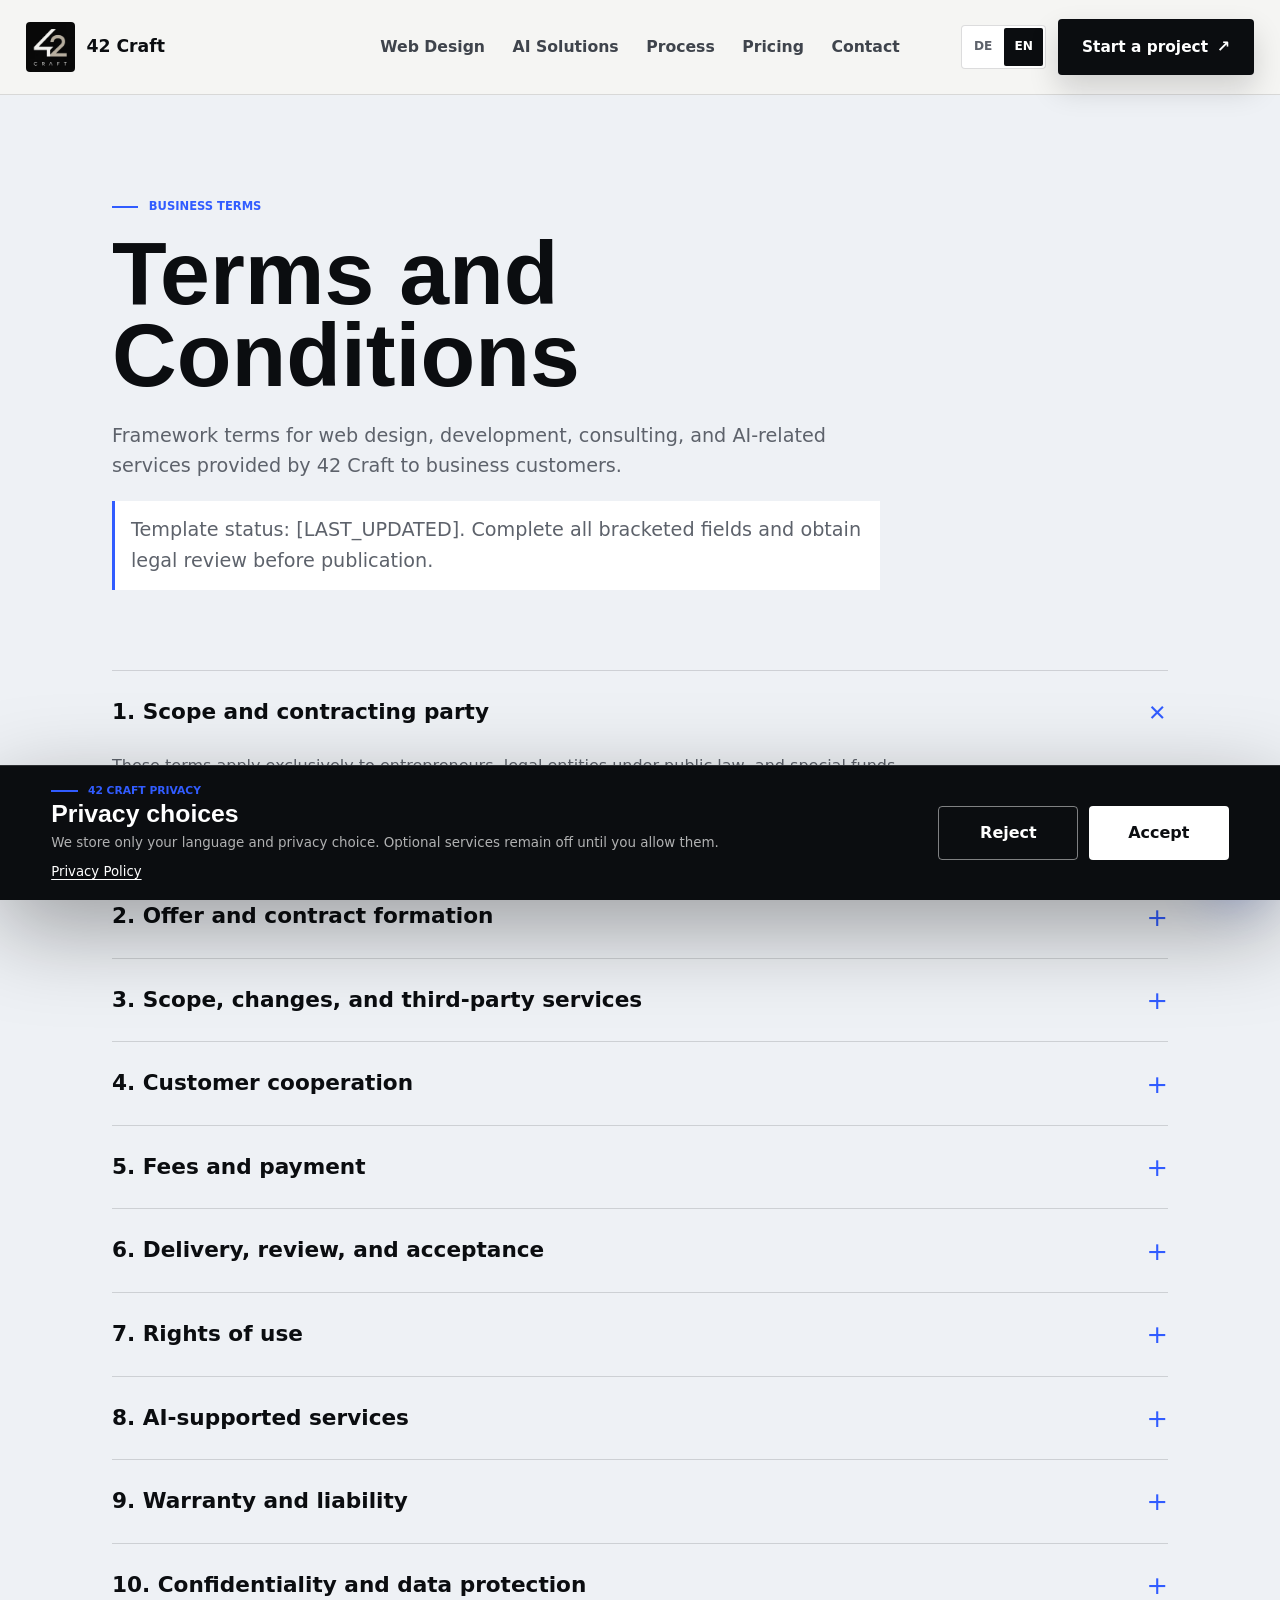
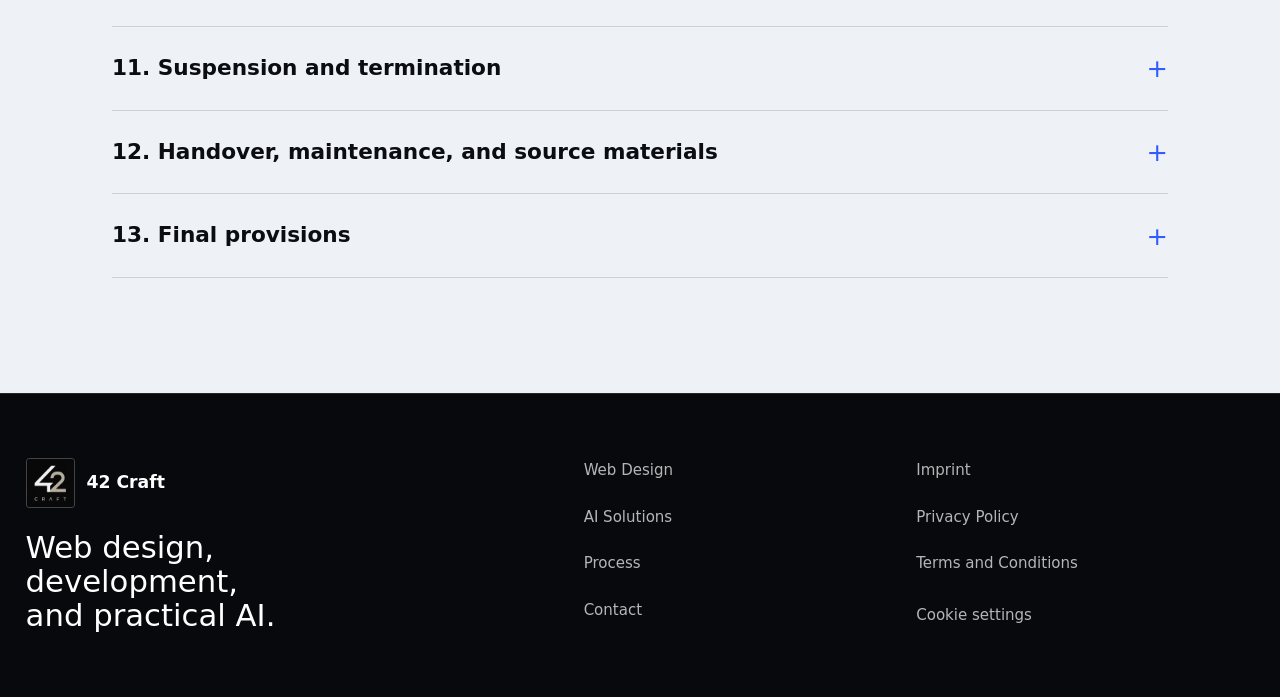
==== commit b0805805: "Update agb.htmlRepair legal text encoding in agb.html" ====
--- a/agb.html
+++ b/agb.html
@@ -1,4 +1,4 @@
-﻿<!doctype html>
+<!doctype html>
 <html lang="en">
   <head>
     <meta charset="utf-8" />
@@ -44,21 +44,21 @@
       </article>
 
       <article class="container legal-document" data-language-content="de" hidden>
-        <header class="legal-hero reveal"><p class="eyebrow">GeschÃ¤ftsbedingungen</p><h1>Allgemeine GeschÃ¤ftsbedingungen</h1><p>Rahmenbedingungen fÃ¼r Webdesign, Entwicklung, Beratung und KI-bezogene Leistungen von 42 Craft gegenÃ¼ber GeschÃ¤ftskunden.</p><p class="legal-note">Vorlagenstand: [LAST_UPDATED]. Vor der VerÃ¶ffentlichung mÃ¼ssen alle Angaben in eckigen Klammern ergÃ¤nzt und rechtlich geprÃ¼ft werden.</p></header>
+        <header class="legal-hero reveal"><p class="eyebrow">Geschäftsbedingungen</p><h1>Allgemeine Geschäftsbedingungen</h1><p>Rahmenbedingungen für Webdesign, Entwicklung, Beratung und KI-bezogene Leistungen von 42 Craft gegenüber Geschäftskunden.</p><p class="legal-note">Vorlagenstand: [LAST_UPDATED]. Vor der Veröffentlichung müssen alle Angaben in eckigen Klammern ergänzt und rechtlich geprüft werden.</p></header>
         <div class="legal-sections">
-          <details class="legal-disclosure reveal" open><summary>1. Geltungsbereich und Vertragspartner</summary><div><p>Diese Bedingungen gelten ausschlieÃŸlich gegenÃ¼ber Unternehmern, juristischen Personen des Ã¶ffentlichen Rechts und Ã¶ffentlich-rechtlichen SondervermÃ¶gen. Vertragspartner ist 42 Craft, [LEGAL_ADDRESS]. Entgegenstehende Bedingungen des Kunden gelten nur, wenn sie ausdrÃ¼cklich in Textform anerkannt wurden.</p></div></details>
-          <details class="legal-disclosure reveal"><summary>2. Angebot und Vertragsschluss</summary><div><p>Unsere Angebote gelten fÃ¼r [OFFER_VALIDITY], sofern nichts anderes angegeben ist. Ein Vertrag kommt zustande, wenn der Kunde das Angebot in Textform annimmt oder 42 Craft auf Wunsch des Kunden mit der Leistung beginnt.</p></div></details>
-          <details class="legal-disclosure reveal"><summary>3. Leistungsumfang, Ã„nderungen und Drittdienste</summary><div><p>Das vereinbarte Angebot bestimmt den Leistungsumfang. Zusatzleistungen und Ã„nderungswÃ¼nsche werden gesondert angeboten oder mit [HOURLY_RATE] berechnet. Drittdienste, Lizenzen, Hosting, Domains, Schriftarten, APIs und nutzungsabhÃ¤ngige KI-Kosten sind nur enthalten, wenn dies ausdrÃ¼cklich vereinbart wurde.</p></div></details>
-          <details class="legal-disclosure reveal"><summary>4. Mitwirkung des Kunden</summary><div><p>Der Kunde stellt Inhalte, ZugÃ¤nge, Freigaben, Rechtstexte und Feedback in den vereinbarten Formaten und Fristen bereit. VerzÃ¶gerungen durch fehlende Mitwirkung verlÃ¤ngern Fristen angemessen. FÃ¼r Rechte und RechtmÃ¤ÃŸigkeit bereitgestellter Materialien ist der Kunde verantwortlich.</p></div></details>
-          <details class="legal-disclosure reveal"><summary>5. VergÃ¼tung und Zahlung</summary><div><p>Alle Preise verstehen sich netto zuzÃ¼glich gesetzlicher Umsatzsteuer. Zahlungsplan: [PAYMENT_SCHEDULE]. Rechnungen sind innerhalb von [PAYMENT_TERM] ohne Abzug fÃ¤llig. 42 Craft darf Arbeiten nach Hinweis pausieren, wenn fÃ¤llige Zahlungen offenbleiben.</p></div></details>
-          <details class="legal-disclosure reveal"><summary>6. Lieferung, PrÃ¼fung und Abnahme</summary><div><p>Liefertermine sind nur verbindlich, wenn sie ausdrÃ¼cklich als verbindlich bestÃ¤tigt wurden. Nach Fertigstellung kann 42 Craft zur Abnahme auffordern und eine angemessene PrÃ¼ffrist von [ACCEPTANCE_PERIOD] setzen. Unwesentliche MÃ¤ngel hindern die Abnahme nicht. Eine Abnahmefiktion tritt ausschlieÃŸlich unter den gesetzlichen Voraussetzungen ein, insbesondere wenn der Kunde die Abnahme innerhalb einer angemessenen Frist nicht unter Angabe mindestens eines Mangels verweigert.</p></div></details>
-          <details class="legal-disclosure reveal"><summary>7. Nutzungsrechte</summary><div><p>Nach vollstÃ¤ndiger Zahlung erhÃ¤lt der Kunde die im Angebot bestimmten Nutzungsrechte. Wiederverwendbare Methoden, Komponenten, Bibliotheken, Know-how und vorbestehende Materialien verbleiben bei 42 Craft oder den jeweiligen Lizenzgebern. Eine Portfolio-Nutzung ist zulÃ¤ssig, sofern nicht [PORTFOLIO_OPT_OUT_PROCESS].</p></div></details>
-          <details class="legal-disclosure reveal"><summary>8. KI-gestÃ¼tzte Leistungen</summary><div><p>KI kann unter menschlicher Steuerung Recherche, Ideenfindung, Inhalte, Code-PrÃ¼fung, Automatisierung oder QualitÃ¤tssicherung unterstÃ¼tzen. Ergebnisse werden im vereinbarten Umfang geprÃ¼ft; fÃ¼r die abschlieÃŸende sachliche, regulatorische und branchenspezifische Freigabe bleibt der Kunde verantwortlich. Vertrauliche Daten dÃ¼rfen nur unter den vereinbarten Verarbeitungsbedingungen an externe KI-Dienste Ã¼bermittelt werden.</p></div></details>
-          <details class="legal-disclosure reveal"><summary>9. GewÃ¤hrleistung und Haftung</summary><div><p>42 Craft behebt reproduzierbare MÃ¤ngel im gesetzlichen Rahmen. UnbeschrÃ¤nkt gehaftet wird bei Vorsatz, grober FahrlÃ¤ssigkeit, Verletzung von Leben, KÃ¶rper oder Gesundheit sowie zwingender gesetzlicher Haftung. Bei leichter FahrlÃ¤ssigkeit hinsichtlich wesentlicher Vertragspflichten ist die Haftung auf den vorhersehbaren, typischen Schaden begrenzt. Eine wirksame vertragliche Haftungsgrenze ist hier einzutragen: [LIABILITY_CAP].</p></div></details>
-          <details class="legal-disclosure reveal"><summary>10. Vertraulichkeit und Datenschutz</summary><div><p>Beide Parteien behandeln vertrauliche GeschÃ¤ftsinformationen vertraulich. Verarbeitet 42 Craft personenbezogene Daten im Auftrag des Kunden, schlieÃŸen die Parteien bei Bedarf einen Auftragsverarbeitungsvertrag.</p></div></details>
-          <details class="legal-disclosure reveal"><summary>11. Unterbrechung und KÃ¼ndigung</summary><div><p>Beide Parteien kÃ¶nnen aus wichtigem Grund kÃ¼ndigen. Pausiert oder beendet der Kunde ein Projekt ohne wichtigen Grund, sind erbrachte Leistungen, verbindliche Drittkosten und reservierte KapazitÃ¤ten nach folgender Regelung zu vergÃ¼ten: [CANCELLATION_AND_PAUSE_TERMS]. Gesetzliche Rechte bleiben unberÃ¼hrt.</p></div></details>
-          <details class="legal-disclosure reveal"><summary>12. Ãœbergabe, Wartung und Quelldateien</summary><div><p>Das Angebot bestimmt, welche Quelldateien, Zugangsdaten, Dokumentationen und Deployment-Unterlagen Ã¼bergeben werden. Wartung, Hosting, Sicherheitsupdates, InhaltsÃ¤nderungen und die KompatibilitÃ¤t mit Drittdiensten nach der Abnahme sind nur enthalten, wenn dies ausdrÃ¼cklich vereinbart wurde.</p></div></details>
-          <details class="legal-disclosure reveal"><summary>13. Schlussbestimmungen</summary><div><p>Es gilt deutsches Recht unter Ausschluss des Kollisionsrechts und des UN-Kaufrechts. Gerichtsstand, soweit rechtlich zulÃ¤ssig: [JURISDICTION]. Ã„nderungen sollen in Textform dokumentiert werden. Ist eine Bestimmung unwirksam, bleiben die Ã¼brigen Bestimmungen unberÃ¼hrt.</p></div></details>
+          <details class="legal-disclosure reveal" open><summary>1. Geltungsbereich und Vertragspartner</summary><div><p>Diese Bedingungen gelten ausschließlich gegenüber Unternehmern, juristischen Personen des öffentlichen Rechts und öffentlich-rechtlichen Sondervermögen. Vertragspartner ist 42 Craft, [LEGAL_ADDRESS]. Entgegenstehende Bedingungen des Kunden gelten nur, wenn sie ausdrücklich in Textform anerkannt wurden.</p></div></details>
+          <details class="legal-disclosure reveal"><summary>2. Angebot und Vertragsschluss</summary><div><p>Unsere Angebote gelten für [OFFER_VALIDITY], sofern nichts anderes angegeben ist. Ein Vertrag kommt zustande, wenn der Kunde das Angebot in Textform annimmt oder 42 Craft auf Wunsch des Kunden mit der Leistung beginnt.</p></div></details>
+          <details class="legal-disclosure reveal"><summary>3. Leistungsumfang, Änderungen und Drittdienste</summary><div><p>Das vereinbarte Angebot bestimmt den Leistungsumfang. Zusatzleistungen und Änderungswünsche werden gesondert angeboten oder mit [HOURLY_RATE] berechnet. Drittdienste, Lizenzen, Hosting, Domains, Schriftarten, APIs und nutzungsabhängige KI-Kosten sind nur enthalten, wenn dies ausdrücklich vereinbart wurde.</p></div></details>
+          <details class="legal-disclosure reveal"><summary>4. Mitwirkung des Kunden</summary><div><p>Der Kunde stellt Inhalte, Zugänge, Freigaben, Rechtstexte und Feedback in den vereinbarten Formaten und Fristen bereit. Verzögerungen durch fehlende Mitwirkung verlängern Fristen angemessen. Für Rechte und Rechtmäßigkeit bereitgestellter Materialien ist der Kunde verantwortlich.</p></div></details>
+          <details class="legal-disclosure reveal"><summary>5. Vergütung und Zahlung</summary><div><p>Alle Preise verstehen sich netto zuzüglich gesetzlicher Umsatzsteuer. Zahlungsplan: [PAYMENT_SCHEDULE]. Rechnungen sind innerhalb von [PAYMENT_TERM] ohne Abzug fällig. 42 Craft darf Arbeiten nach Hinweis pausieren, wenn fällige Zahlungen offenbleiben.</p></div></details>
+          <details class="legal-disclosure reveal"><summary>6. Lieferung, Prüfung und Abnahme</summary><div><p>Liefertermine sind nur verbindlich, wenn sie ausdrücklich als verbindlich bestätigt wurden. Nach Fertigstellung kann 42 Craft zur Abnahme auffordern und eine angemessene Prüffrist von [ACCEPTANCE_PERIOD] setzen. Unwesentliche Mängel hindern die Abnahme nicht. Eine Abnahmefiktion tritt ausschließlich unter den gesetzlichen Voraussetzungen ein, insbesondere wenn der Kunde die Abnahme innerhalb einer angemessenen Frist nicht unter Angabe mindestens eines Mangels verweigert.</p></div></details>
+          <details class="legal-disclosure reveal"><summary>7. Nutzungsrechte</summary><div><p>Nach vollständiger Zahlung erhält der Kunde die im Angebot bestimmten Nutzungsrechte. Wiederverwendbare Methoden, Komponenten, Bibliotheken, Know-how und vorbestehende Materialien verbleiben bei 42 Craft oder den jeweiligen Lizenzgebern. Eine Portfolio-Nutzung ist zulässig, sofern nicht [PORTFOLIO_OPT_OUT_PROCESS].</p></div></details>
+          <details class="legal-disclosure reveal"><summary>8. KI-gestützte Leistungen</summary><div><p>KI kann unter menschlicher Steuerung Recherche, Ideenfindung, Inhalte, Code-Prüfung, Automatisierung oder Qualitätssicherung unterstützen. Ergebnisse werden im vereinbarten Umfang geprüft; für die abschließende sachliche, regulatorische und branchenspezifische Freigabe bleibt der Kunde verantwortlich. Vertrauliche Daten dürfen nur unter den vereinbarten Verarbeitungsbedingungen an externe KI-Dienste übermittelt werden.</p></div></details>
+          <details class="legal-disclosure reveal"><summary>9. Gewährleistung und Haftung</summary><div><p>42 Craft behebt reproduzierbare Mängel im gesetzlichen Rahmen. Unbeschränkt gehaftet wird bei Vorsatz, grober Fahrlässigkeit, Verletzung von Leben, Körper oder Gesundheit sowie zwingender gesetzlicher Haftung. Bei leichter Fahrlässigkeit hinsichtlich wesentlicher Vertragspflichten ist die Haftung auf den vorhersehbaren, typischen Schaden begrenzt. Eine wirksame vertragliche Haftungsgrenze ist hier einzutragen: [LIABILITY_CAP].</p></div></details>
+          <details class="legal-disclosure reveal"><summary>10. Vertraulichkeit und Datenschutz</summary><div><p>Beide Parteien behandeln vertrauliche Geschäftsinformationen vertraulich. Verarbeitet 42 Craft personenbezogene Daten im Auftrag des Kunden, schließen die Parteien bei Bedarf einen Auftragsverarbeitungsvertrag.</p></div></details>
+          <details class="legal-disclosure reveal"><summary>11. Unterbrechung und Kündigung</summary><div><p>Beide Parteien können aus wichtigem Grund kündigen. Pausiert oder beendet der Kunde ein Projekt ohne wichtigen Grund, sind erbrachte Leistungen, verbindliche Drittkosten und reservierte Kapazitäten nach folgender Regelung zu vergüten: [CANCELLATION_AND_PAUSE_TERMS]. Gesetzliche Rechte bleiben unberührt.</p></div></details>
+          <details class="legal-disclosure reveal"><summary>12. Übergabe, Wartung und Quelldateien</summary><div><p>Das Angebot bestimmt, welche Quelldateien, Zugangsdaten, Dokumentationen und Deployment-Unterlagen übergeben werden. Wartung, Hosting, Sicherheitsupdates, Inhaltsänderungen und die Kompatibilität mit Drittdiensten nach der Abnahme sind nur enthalten, wenn dies ausdrücklich vereinbart wurde.</p></div></details>
+          <details class="legal-disclosure reveal"><summary>13. Schlussbestimmungen</summary><div><p>Es gilt deutsches Recht unter Ausschluss des Kollisionsrechts und des UN-Kaufrechts. Gerichtsstand, soweit rechtlich zulässig: [JURISDICTION]. Änderungen sollen in Textform dokumentiert werden. Ist eine Bestimmung unwirksam, bleiben die übrigen Bestimmungen unberührt.</p></div></details>
         </div>
       </article>
     </main>
